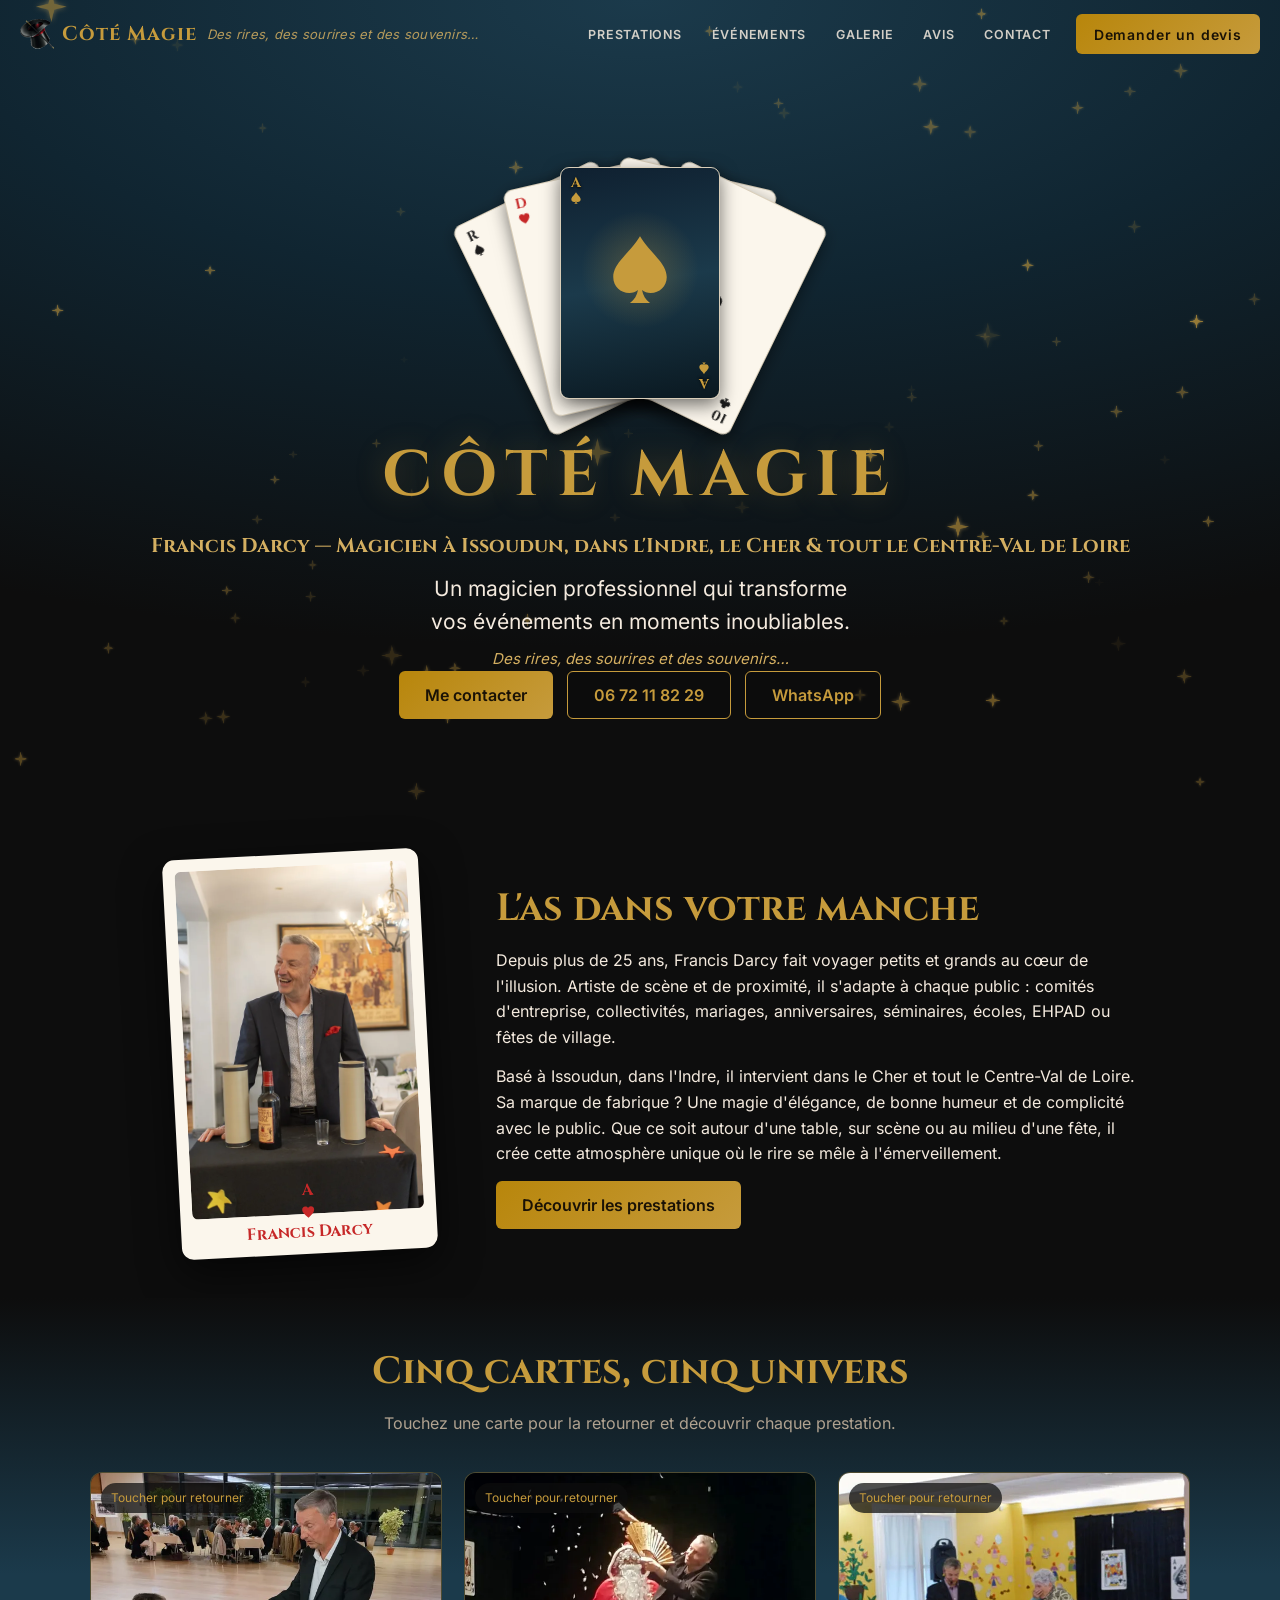
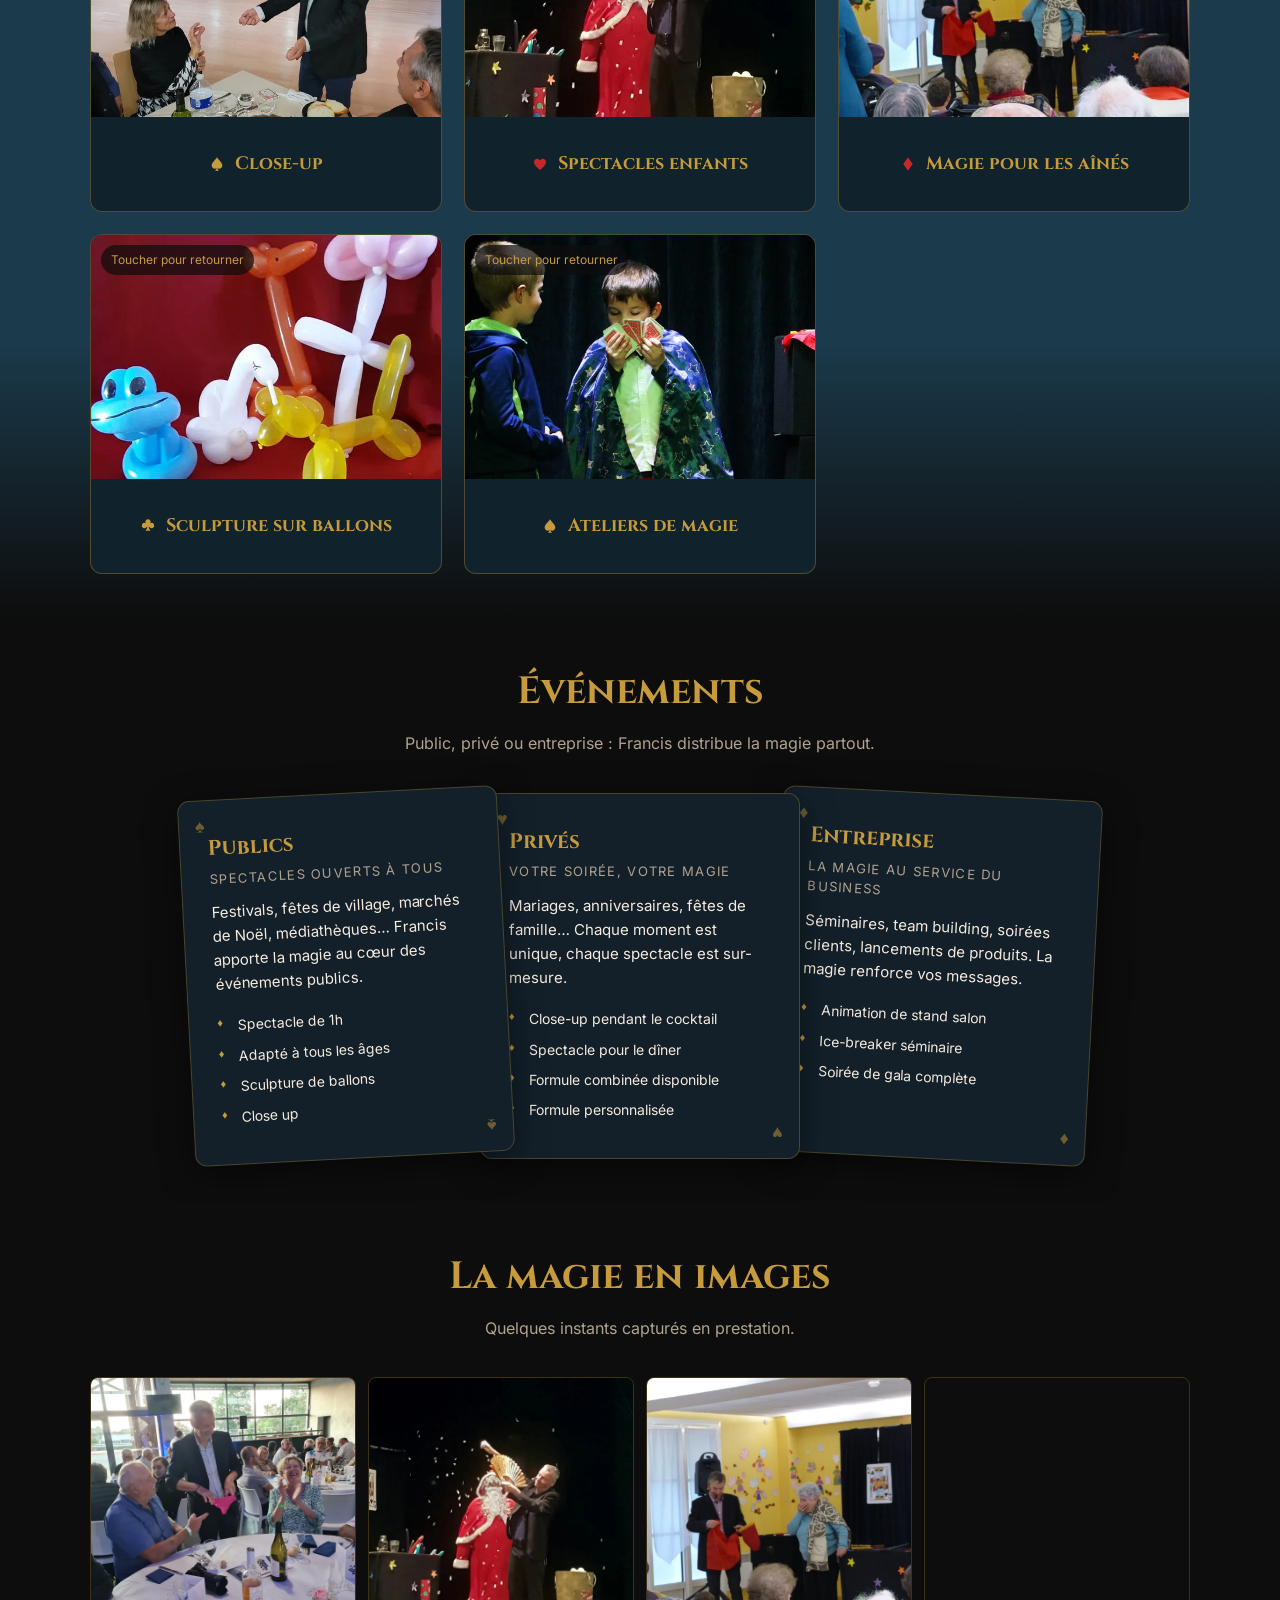
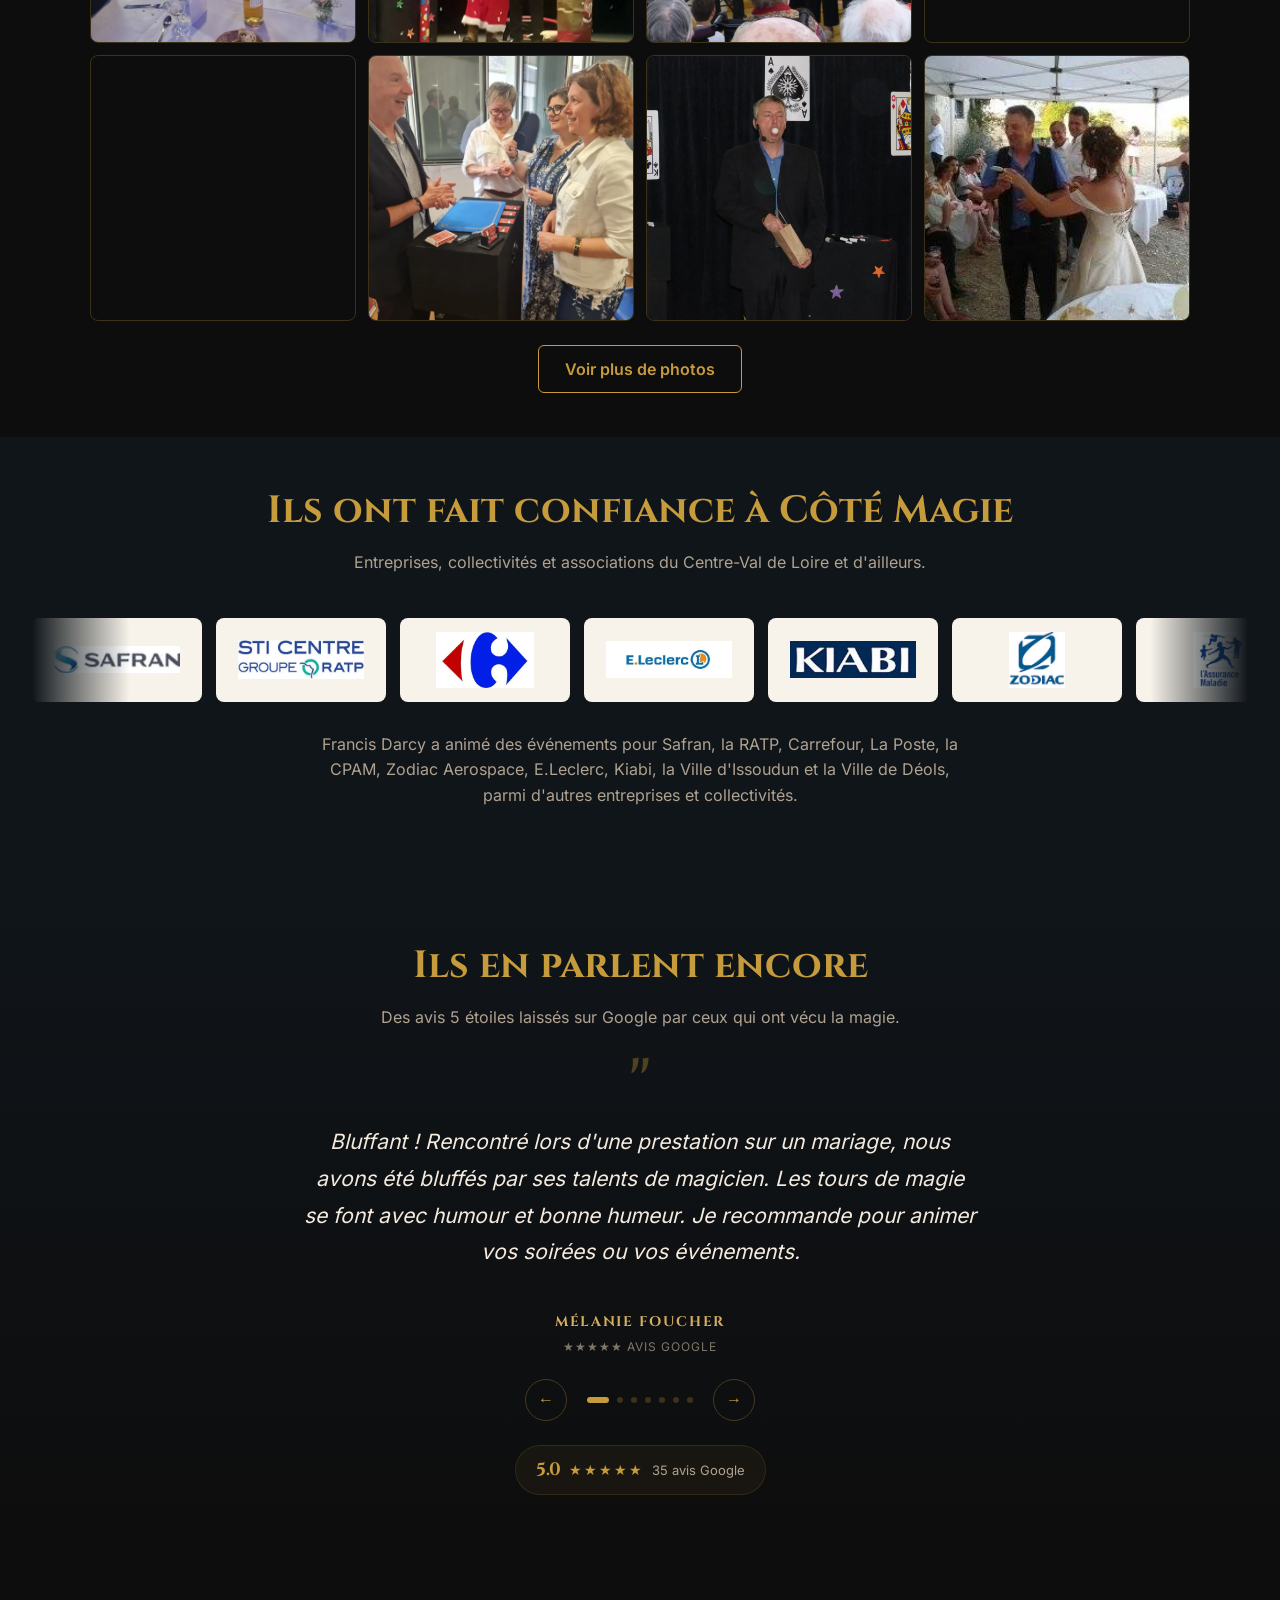
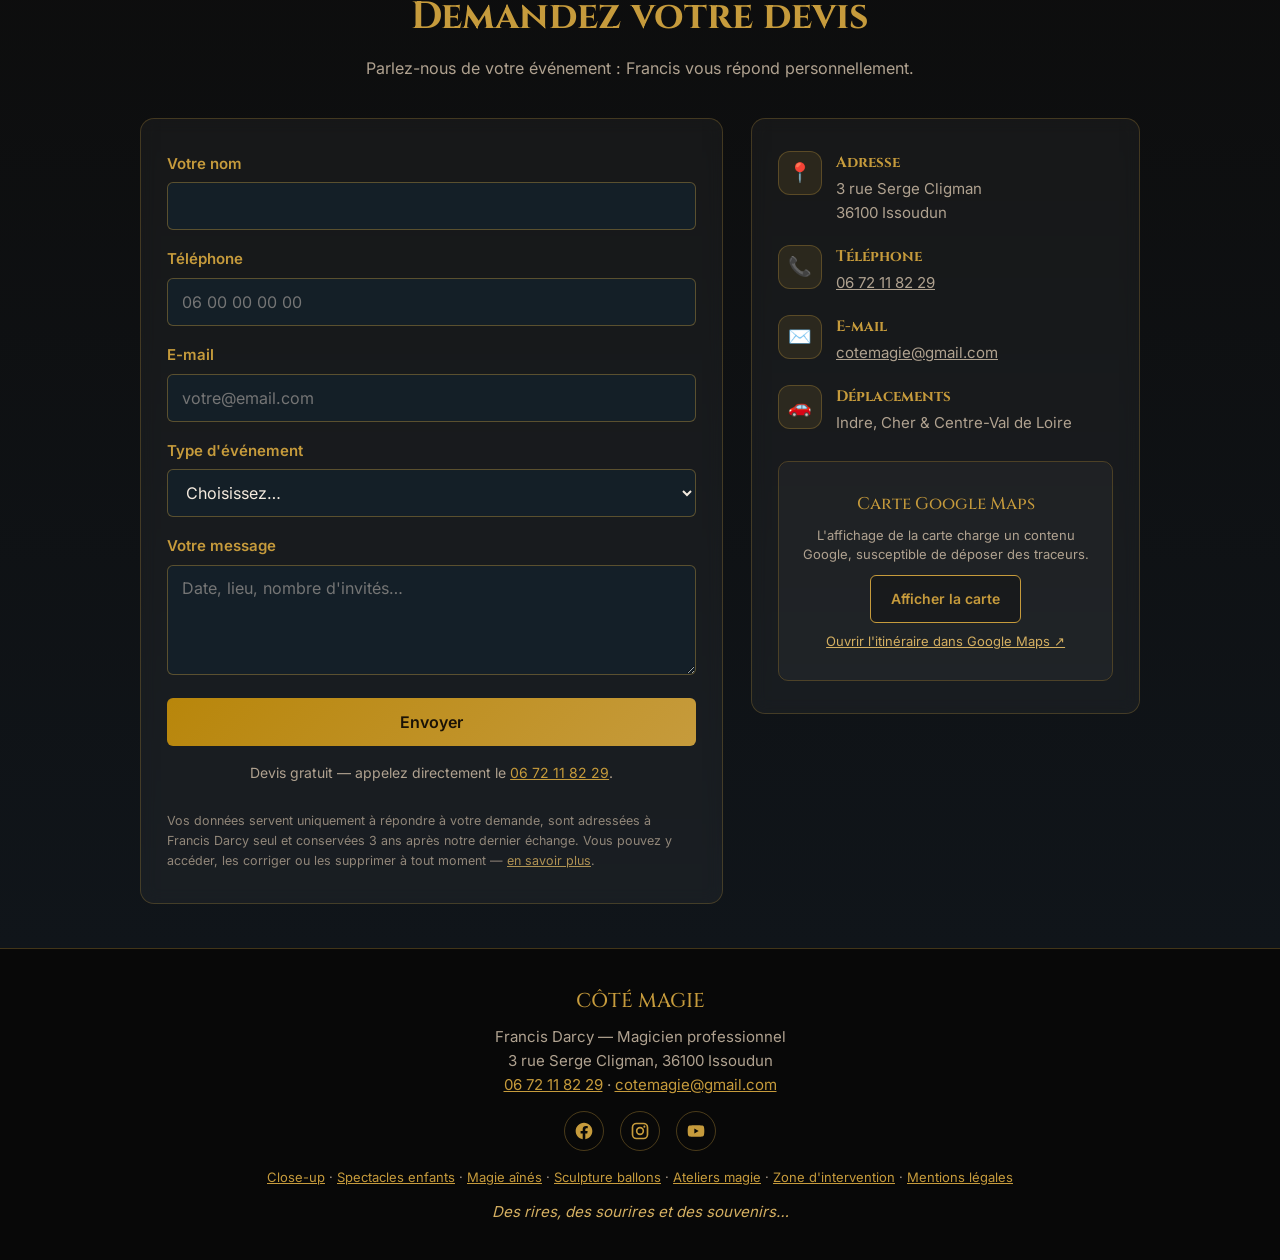
==== index.html @ 3169ef09 "Galerie: ajout 17 photos manquantes du Drive + close-up-34 (A7405996) Audit complet du dossier Googl" ====
<!DOCTYPE html>
<html lang="fr">
<head>
<meta charset="UTF-8">
<meta name="viewport" content="width=device-width, initial-scale=1">
<title>Côté Magie — Francis Darcy, magicien à Issoudun</title>
<meta name="description" content="Francis Darcy, magicien professionnel à Issoudun (Indre) : close-up, spectacles enfants, magie aînés, sculpture sur ballons, ateliers. Centre-Val de Loire.">
<link rel="canonical" href="https://www.cotemagie.fr/">
<meta name="author" content="Francis Darcy — Côté Magie">
<meta name="geo.region" content="FR-36">
<meta name="geo.placename" content="Issoudun">
<meta name="geo.position" content="46.94889;1.99389">
<meta name="ICBM" content="46.94889, 1.99389">
<meta name="robots" content="index, follow">
<meta property="og:type" content="website">
<meta property="og:locale" content="fr_FR">
<meta property="og:site_name" content="Côté Magie">
<meta property="og:title" content="Côté Magie — Francis Darcy, magicien à Issoudun">
<meta property="og:description" content="Magicien professionnel à Issoudun (Indre). Close-up, spectacles enfants, magie pour les aînés, ballons, ateliers. Devis gratuit.">
<meta property="og:image" content="https://www.cotemagie.fr/images/og-cotemagie.jpg">
<meta property="og:image:width" content="1200">
<meta property="og:image:height" content="630">
<meta property="og:image:alt" content="Côté Magie — Francis Darcy, magicien professionnel à Issoudun">
<meta property="og:url" content="https://www.cotemagie.fr/">
<meta name="twitter:card" content="summary_large_image">
<meta name="twitter:title" content="Côté Magie — Francis Darcy, magicien à Issoudun">
<meta name="twitter:description" content="Magicien professionnel à Issoudun (Indre). Close-up, spectacles enfants, magie pour les aînés, ballons, ateliers. Devis gratuit.">
<meta name="twitter:image" content="https://www.cotemagie.fr/images/og-cotemagie.jpg">
<link rel="icon" href="/favicon.svg" type="image/svg+xml">
<link rel="icon" href="/favicon.ico" sizes="32x32">
<link rel="apple-touch-icon" href="/apple-touch-icon.png">
<link rel="manifest" href="/site.webmanifest">
<meta name="theme-color" content="#C69B3C">
<link rel="preload" href="/assets/fonts/cinzel-latin.woff2" as="font" type="font/woff2" crossorigin>
<link rel="preload" href="/assets/fonts/inter-latin.woff2" as="font" type="font/woff2" crossorigin>
<style>@font-face{font-family:'Cinzel';font-style:normal;font-weight:500 700;font-display:swap;src:url(/assets/fonts/cinzel-latin.woff2) format('woff2')}@font-face{font-family:'Inter';font-style:normal;font-weight:400 600;font-display:swap;src:url(/assets/fonts/inter-latin.woff2) format('woff2')}</style>
<script type="application/ld+json">
{"@context":"https://schema.org","@graph":[
{"@type":["LocalBusiness","EntertainmentBusiness"],"@id":"https://www.cotemagie.fr/#business","name":"Côté Magie — Francis Darcy","alternateName":"Côté Magie","description":"Magicien professionnel à Issoudun (Indre) : close-up, spectacles enfants, magie pour les aînés, sculpture sur ballons et ateliers de magie. Interventions dans tout le Centre-Val de Loire.","url":"https://www.cotemagie.fr/","telephone":"+33672118229","email":"cotemagie@gmail.com","image":"https://www.cotemagie.fr/images/francis-darcy-portrait-magicien.webp","logo":"https://www.cotemagie.fr/images/logo-chapeau-magie-transparent.webp","priceRange":"€€","currenciesAccepted":"EUR","knowsLanguage":"fr","founder":{"@id":"https://www.cotemagie.fr/#francis-darcy"},"address":{"@type":"PostalAddress","streetAddress":"3 rue Serge Cligman","addressLocality":"Issoudun","postalCode":"36100","addressRegion":"Centre-Val de Loire","addressCountry":"FR"},"geo":{"@type":"GeoCoordinates","latitude":46.94889,"longitude":1.99389},"hasMap":"https://www.google.com/maps?q=3+rue+Serge+Cligman,+36100+Issoudun","openingHoursSpecification":{"@type":"OpeningHoursSpecification","dayOfWeek":["Monday","Tuesday","Wednesday","Thursday","Friday","Saturday","Sunday"],"opens":"09:00","closes":"22:00"},"areaServed":[{"@type":"AdministrativeArea","name":"Indre"},{"@type":"AdministrativeArea","name":"Cher"},{"@type":"AdministrativeArea","name":"Centre-Val de Loire"},{"@type":"City","name":"Issoudun"},{"@type":"City","name":"Châteauroux"},{"@type":"City","name":"Bourges"},{"@type":"City","name":"Vierzon"}],"sameAs":["https://www.facebook.com/103297485889680","https://www.instagram.com/cote.magie/","https://www.youtube.com/@francisdarcycotemagie2561"],"makesOffer":[{"@type":"Offer","itemOffered":{"@type":"Service","name":"Close-up & magie de proximité"}},{"@type":"Offer","itemOffered":{"@type":"Service","name":"Spectacles de magie pour enfants"}},{"@type":"Offer","itemOffered":{"@type":"Service","name":"Magie pour les aînés et EHPAD"}},{"@type":"Offer","itemOffered":{"@type":"Service","name":"Sculpture sur ballons"}},{"@type":"Offer","itemOffered":{"@type":"Service","name":"Ateliers de magie"}}]},
{"@type":"WebSite","@id":"https://www.cotemagie.fr/#website","name":"Côté Magie","alternateName":"Côté Magie — Francis Darcy","url":"https://www.cotemagie.fr/","inLanguage":"fr-FR","publisher":{"@id":"https://www.cotemagie.fr/#business"}},
{"@type":"Person","@id":"https://www.cotemagie.fr/#francis-darcy","name":"Francis Darcy","jobTitle":"Magicien professionnel","description":"Artiste de magie professionnel basé à Issoudun (Indre), spécialisé en close-up, spectacles enfants, magie pour les aînés, sculpture sur ballons et ateliers. Plus de 25 ans d'expérience.","url":"https://www.cotemagie.fr/","email":"cotemagie@gmail.com","telephone":"+33672118229","knowsAbout":["Close-up","Magie de proximité","Spectacle de magie pour enfants","Magie pour les aînés","Sculpture sur ballons","Atelier d'initiation à la magie"],"address":{"@type":"PostalAddress","addressLocality":"Issoudun","postalCode":"36100","addressRegion":"Centre-Val de Loire","addressCountry":"FR"},"worksFor":{"@id":"https://www.cotemagie.fr/#business"},"sameAs":["https://www.facebook.com/103297485889680","https://www.instagram.com/cote.magie/","https://www.youtube.com/@francisdarcycotemagie2561"]}
]}
</script>
<style>
:root{--noir:#0D0D0D;--teal:#1B3A4B;--or:#C69B3C;--or2:#D4AF61;--orf:#B8860B;--rouge:#C62828;--ivoire:#F4EADE;--sec:#B0A290}
*{margin:0;padding:0;box-sizing:border-box}
html{scroll-behavior:smooth;scroll-padding-top:72px}
body{background:var(--noir);color:var(--ivoire);font:400 16px/1.6 Inter,sans-serif;overflow-x:hidden}
h1,h2,h3{font-family:Cinzel,serif;color:var(--or);font-weight:700}
h2{font-size:clamp(26px,6vw,38px);text-align:center;margin-bottom:8px}
.sub{text-align:center;color:var(--sec);max-width:65ch;margin:0 auto 36px}
section{padding:36px 20px;position:relative}
.wrap{max-width:1100px;margin:0 auto}
img{display:block;max-width:100%}
a{color:var(--or)}
.suit{width:1em;height:1em;vertical-align:-.12em}
.s-gold{fill:var(--or)}.s-red{fill:var(--rouge)}.s-blk{fill:#1c1c1c}
.btn{display:inline-flex;align-items:center;justify-content:center;gap:8px;min-height:48px;padding:12px 26px;border-radius:6px;font:600 16px Inter,sans-serif;text-decoration:none;transition:transform .2s,box-shadow .2s;cursor:pointer}
.btn-or{background:linear-gradient(135deg,var(--orf),var(--or));color:#1A1206;border:none}
.btn-line{border:1.5px solid var(--or);color:var(--or);background:rgba(13,13,13,.4)}
.btn:hover{transform:translateY(-2px);box-shadow:0 8px 24px rgba(198,155,60,.25)}
/* ---------- Navigation ---------- */
.nav{position:fixed;top:0;left:0;right:0;z-index:90;display:flex;align-items:center;justify-content:space-between;padding:14px 20px;background:transparent;transition:background .3s,padding .3s,box-shadow .3s,border-color .3s;border-bottom:1px solid transparent}
.nav.solid{background:rgba(13,13,13,.92);backdrop-filter:blur(12px);-webkit-backdrop-filter:blur(12px);padding:9px 20px;box-shadow:0 2px 20px rgba(0,0,0,.5);border-bottom:1px solid rgba(198,155,60,.18)}
.nav-left{display:flex;align-items:center;gap:10px;min-width:0}
.nav-logo{display:inline-flex;align-items:center;gap:8px;font-family:Cinzel,serif;color:var(--or);font-size:20px;font-weight:700;letter-spacing:.05em;text-decoration:none;white-space:nowrap}
.nav-tagline{font-family:Inter,sans-serif;font-size:13px;font-weight:400;font-style:italic;color:var(--or2);opacity:.85;letter-spacing:.02em;white-space:nowrap}
@media(max-width:768px){.nav-tagline{display:none}}
.nav-logo img{height:30px;width:auto;display:block}
.nav-links{display:none}
.nav-burger{display:flex;flex-direction:column;justify-content:center;gap:5px;background:none;border:none;cursor:pointer;padding:8px;min-width:44px;min-height:44px}
.nav-burger span{display:block;width:25px;height:2px;background:var(--or);border-radius:2px;transition:transform .3s,opacity .3s}
.nav-burger.open span:nth-child(1){transform:translateY(7px) rotate(45deg)}
.nav-burger.open span:nth-child(2){opacity:0}
.nav-burger.open span:nth-child(3){transform:translateY(-7px) rotate(-45deg)}
.nav-overlay{position:fixed;inset:0;z-index:94;background:rgba(0,0,0,.55);opacity:0;pointer-events:none;transition:opacity .3s}
.nav-overlay.open{opacity:1;pointer-events:auto}
.nav-mobile{position:fixed;top:0;right:0;bottom:0;width:min(80vw,300px);z-index:95;background:#0d1a22;border-left:1px solid rgba(198,155,60,.25);transform:translateX(100%);transition:transform .35s ease;display:flex;flex-direction:column;padding:78px 26px 26px;gap:4px;box-shadow:-10px 0 40px rgba(0,0,0,.6);overflow-y:auto}
.nav-mobile.open{transform:none}
.nav-mobile a{color:var(--ivoire);text-decoration:none;font-family:Cinzel,serif;font-size:17px;padding:13px 2px;border-bottom:1px solid rgba(198,155,60,.12)}
.nav-mobile a.cta{margin-top:16px;border:none;background:linear-gradient(135deg,var(--orf),var(--or));color:#1A1206;text-align:center;border-radius:8px;font-weight:700;padding:14px}
@media(min-width:880px){
 .nav-burger,.nav-overlay,.nav-mobile{display:none}
 .nav-links{display:flex;align-items:center;gap:4px}
 .nav-links a{color:var(--ivoire);text-decoration:none;font:600 12.5px Inter,sans-serif;letter-spacing:.06em;text-transform:uppercase;padding:8px 13px;border-radius:6px;opacity:.85;transition:color .25s,background .25s,opacity .25s}
 .nav-links a:hover{color:var(--or);opacity:1;background:rgba(198,155,60,.1)}
 .nav-links a.nav-cta{margin-left:8px;min-height:40px;padding:9px 18px;color:#1A1206;text-transform:none;font-size:14px;opacity:1}
 .nav-links a.nav-cta:hover{color:#1A1206}
}
/* ---------- Hero + ciel 3D ---------- */
.hero{min-height:90svh;display:flex;flex-direction:column;justify-content:center;align-items:center;text-align:center;padding:48px 20px 40px;background:radial-gradient(120% 80% at 50% 0%,var(--teal) 0%,#102531 45%,var(--noir) 100%);overflow:hidden;position:relative}
#webgl{position:absolute;inset:0;z-index:0;pointer-events:none}
#webgl canvas{width:100%;height:100%;display:block}
.hero>*:not(#webgl){position:relative;z-index:2}
/* Fallback étoiles CSS (si pas de WebGL) */
.cssky{position:absolute;inset:0;z-index:1;pointer-events:none;display:none}
.cssky.on{display:block}
.cstar{position:absolute;color:var(--or);opacity:0;animation:twinkle var(--d,3s) ease-in-out var(--dl,0s) infinite}
.cstar svg{width:var(--s,10px);height:var(--s,10px);fill:currentColor;filter:drop-shadow(0 0 3px rgba(198,155,60,.8))}
@keyframes twinkle{0%,100%{opacity:0;transform:scale(.5)}50%{opacity:var(--o,.8);transform:scale(1)}}
.fan{position:relative;width:300px;height:225px;margin-bottom:8px;perspective:900px;transform-style:preserve-3d;transition:transform .25s ease-out}
.pcard{position:absolute;left:50%;bottom:0;width:118px;height:172px;margin-left:-59px;border-radius:9px;background:#FBF6EC;border:1px solid #d8cdb8;box-shadow:0 6px 18px rgba(0,0,0,.55);transform-origin:50% 115%;display:flex;align-items:center;justify-content:center;font-family:Cinzel,serif;transform:rotate(var(--r));transition:transform .35s ease,box-shadow .35s ease}
.c1{--r:-26deg}.c2{--r:-13deg}.c3{--r:0deg;z-index:3}.c4{--r:13deg}.c5{--r:26deg}
.pcard .pip{position:absolute;font-size:14px;line-height:1.1;font-weight:700;text-align:center}
.pip.tl{top:7px;left:8px}.pip.br{bottom:7px;right:8px;transform:rotate(180deg)}
.pip .suit{display:block;margin:1px auto 0}
.p-red{color:var(--rouge)}.p-blk{color:#1c1c1c}
.pcard .big{width:42px;height:42px}
.ace{overflow:hidden;background:linear-gradient(170deg,#0f2030,var(--teal) 50%,#0a1820)}
.ace-art{position:absolute;inset:0;width:100%;height:100%}
.ace .pip{z-index:2;color:var(--or);text-shadow:0 1px 3px #000}
@media(prefers-reduced-motion:no-preference){.ast{opacity:0;animation:ast-tw var(--ad,3s) ease-in-out var(--adl,0s) infinite}@keyframes ast-tw{0%,100%{opacity:0}50%{opacity:var(--ao,.7)}}.ast1{--ad:3.2s;--adl:.1s;--ao:.7}.ast2{--ad:2.8s;--adl:.6s;--ao:.5}.ast3{--ad:3.5s;--adl:1.2s;--ao:.6}.ast4{--ad:2.5s;--adl:.4s;--ao:.5}.ast5{--ad:3s;--adl:.9s;--ao:.4}.ast6{--ad:2.6s;--adl:1.5s;--ao:.5}.ast7{--ad:3.3s;--adl:.3s;--ao:.65}.ast8{--ad:2.9s;--adl:1.1s;--ao:.5}}
@media(prefers-reduced-motion:no-preference){
 .pcard{animation:deal .8s cubic-bezier(.2,.8,.3,1) both}
 .c3{animation-delay:.05s}.c2{animation-delay:.2s}.c4{animation-delay:.3s}.c1{animation-delay:.4s}.c5{animation-delay:.5s}
 /* transform seul : un élément à opacity:0 n'est pas compté comme peint et retarderait le LCP */
 @keyframes deal{from{transform:rotate(0deg) translateY(46px)}to{transform:rotate(var(--r)) translateY(0)}}
}
.hero .brandname{font-family:Cinzel,serif;font-weight:700;font-size:clamp(34px,9vw,64px);letter-spacing:.14em;color:var(--or);margin:18px 0 2px;text-shadow:0 0 30px rgba(198,155,60,.25)}
.hero .who{font-family:Cinzel,serif;color:var(--or2);font-size:clamp(16px,4vw,20px);margin-bottom:10px}
.hero .tag{font-size:clamp(17px,4.5vw,21px);max-width:34ch;margin:0 auto}
.hero .sign{font-style:italic;color:var(--or2);margin-top:8px;font-size:15px}
.hero .exp{color:var(--sec);margin:8px 0 26px;font-size:15px}
.hero .ctas{display:flex;flex-wrap:wrap;gap:14px;justify-content:center}
/* ---------- À propos ---------- */
.ap-grid{display:grid;gap:36px;align-items:center;max-width:1000px;margin:0 auto}
.cardframe{width:min(280px,80%);margin:0 auto;padding:12px 12px 40px;background:#FBF6EC;border-radius:12px;box-shadow:0 14px 40px rgba(0,0,0,.6);transform:rotate(-3deg);position:relative;transition:transform .4s ease}
.cardframe:hover{transform:rotate(-1deg) scale(1.02)}
.cardframe img{border-radius:6px;width:100%;height:auto}
.cardframe .pip{position:absolute;bottom:8px;left:0;right:0;text-align:center;font-family:Cinzel,serif;font-weight:700;color:var(--rouge);font-size:16px}
.ap-txt h2{text-align:left}
.ap-txt p{margin-bottom:14px;max-width:65ch}
/* ---------- Prestations (flip + tilt 3D) ---------- */
.prest{background:linear-gradient(180deg,var(--noir),var(--teal) 30%,var(--teal) 70%,var(--noir))}
.cards{display:grid;gap:22px;grid-template-columns:1fr;max-width:1100px;margin:0 auto}
.flip{perspective:1200px;min-height:340px}
.flip-in{position:relative;height:100%;min-height:340px;transform-style:preserve-3d;transition:transform .6s;cursor:pointer}
.flip.on .flip-in{transform:rotateY(180deg)}
@media(hover:hover){.flip:hover .flip-in{transform:rotateY(180deg)}}
.face{position:absolute;inset:0;backface-visibility:hidden;border-radius:12px;overflow:hidden;border:1px solid rgba(198,155,60,.35)}
.face.front{background:#10222C}
.face.front img{width:100%;height:72%;object-fit:cover}
.face.front .fttl{display:flex;align-items:center;justify-content:center;gap:10px;height:28%;padding:0 12px}
.face.front h3{font-size:18px;color:var(--or);text-align:center}
.face.front .hint{position:absolute;top:10px;left:10px;background:rgba(13,13,13,.72);color:var(--or);font-size:12px;padding:5px 10px;border-radius:99px}
.face.back{transform:rotateY(180deg);background:radial-gradient(100% 100% at 50% 0%,#234B5F,var(--teal));display:flex;flex-direction:column;justify-content:center;gap:14px;padding:26px 22px;text-align:center}
.face.back h3{color:var(--or);font-size:19px}
.face.back p{font-size:15px}
.face.back .btn{align-self:center;min-height:44px;padding:10px 20px;font-size:15px}
/* ---------- Événements ---------- */
#evenements{overflow:hidden}
.ev-table{display:flex;flex-direction:column;align-items:center;gap:24px;max-width:1100px;margin:0 auto}
.ev-card{width:100%;max-width:380px;background:#13202A;border:1px solid rgba(198,155,60,.3);border-radius:12px;padding:32px 28px;position:relative;box-shadow:0 8px 32px rgba(0,0,0,.5);opacity:0;transform:translateX(90px) rotate(5deg);transition:all .8s cubic-bezier(.23,1,.32,1) var(--ed,0s)}
.ev-card.in{opacity:1;transform:translateX(0) rotate(var(--tilt,0deg))}
.ev-card::before,.ev-card::after{content:attr(data-suit);position:absolute;font-family:Cinzel,serif;color:var(--or);opacity:.5;font-size:18px}
.ev-card::before{top:12px;left:16px}
.ev-card::after{bottom:12px;right:16px;transform:rotate(180deg)}
.ev-card h3{font-size:21px;margin-bottom:2px}
.ev-card .ev-type{font-size:13px;text-transform:uppercase;letter-spacing:.1em;color:var(--sec);margin-bottom:12px}
.ev-card p{font-size:15px}
.ev-card ul{list-style:none;margin-top:14px}
.ev-card ul li{font-size:14px;color:var(--ivoire);padding:4px 0 4px 20px;position:relative}
.ev-card ul li::before{content:"♦";position:absolute;left:0;top:4px;color:var(--or);font-size:11px}
/* ---------- Galerie ---------- */
.gal{display:grid;gap:8px;grid-template-columns:repeat(3,1fr);max-width:1100px;margin:0 auto}
.gal img{width:100%;height:100%;aspect-ratio:1;object-fit:cover;border-radius:8px;border:1px solid rgba(198,155,60,.25);transition:opacity .5s ease,transform .5s ease;opacity:0;transform:scale(.92)}
.gal img.gin{opacity:1;transform:scale(1)}
.gal img.gin:hover{transform:scale(1.06)}
.gal-more{display:none;margin-top:12px}
.gal-more.open{display:grid}
.gal-toggle{text-align:center;margin-top:24px}
/* ---------- Références (bandeau défilant) ---------- */
.refs{background:#10151A;overflow:hidden}
.marq{overflow:hidden;max-width:100%;-webkit-mask-image:linear-gradient(90deg,transparent,#000 8%,#000 92%,transparent);mask-image:linear-gradient(90deg,transparent,#000 8%,#000 92%,transparent)}
.marq-track{display:flex;gap:14px;width:max-content;animation:marq 32s linear infinite;padding:6px 0}
.marq:hover .marq-track{animation-play-state:paused}
@keyframes marq{from{transform:translateX(0)}to{transform:translateX(-50%)}}
.marq .logo{flex-shrink:0;background:#F7F3EA;border-radius:8px;display:flex;align-items:center;justify-content:center;padding:14px 22px;min-height:84px;width:170px}
.marq .logo img{max-height:56px;width:auto;max-width:100%;object-fit:contain}
@media(prefers-reduced-motion:reduce){
 .marq-track{animation:none;flex-wrap:wrap;width:auto;justify-content:center}
 .marq{mask-image:none;-webkit-mask-image:none}
 .cstar{animation:none;opacity:.4}
 .flip-in,.pcard,.btn,.fab,.rv,.ev-card,.tslide,.fan{transition:none!important;animation:none!important}
 .rv,.ev-card{opacity:1!important;transform:none!important}
 .gal img{opacity:1!important;transform:none!important;transition:none!important}
}
/* ---------- Témoignages ---------- */
.tem{background:linear-gradient(180deg,#10151A,var(--noir));padding:48px 20px}
.tslider{position:relative;max-width:720px;margin:0 auto;min-height:280px}
.tslide{position:absolute;inset:0;display:flex;flex-direction:column;align-items:center;justify-content:center;text-align:center;opacity:0;transform:translateY(20px);transition:opacity .6s ease,transform .6s ease;pointer-events:none;padding:0 24px}
.tslide.active{opacity:1;transform:none;pointer-events:auto}
.topen{font-family:Cinzel,serif;font-size:72px;line-height:.85;color:var(--or);opacity:.35;margin-bottom:6px;user-select:none}
.tquote{font-family:Inter,sans-serif;font-style:italic;font-weight:400;font-size:clamp(17px,2.4vw,21px);line-height:1.75;color:var(--ivoire);max-width:52ch;margin:0 auto}
.tsep{width:40px;height:1px;background:linear-gradient(90deg,transparent,var(--or),transparent);margin:20px auto}
.tauthor-wrap{display:flex;flex-direction:column;align-items:center;gap:4px}
.tauthor{font-family:Cinzel,serif;font-weight:700;font-size:14px;letter-spacing:.12em;text-transform:uppercase;color:var(--or2)}
.tsource{font-size:12px;letter-spacing:.08em;text-transform:uppercase;color:var(--sec);opacity:.7}
.tnav{display:flex;justify-content:center;align-items:center;gap:20px;margin-top:32px}
.tbtn{background:none;border:1.5px solid rgba(198,155,60,.3);color:var(--or);width:42px;height:42px;border-radius:50%;display:flex;align-items:center;justify-content:center;cursor:pointer;font-size:16px;transition:all .3s}
.tbtn:hover{border-color:var(--or);background:rgba(198,155,60,.12);transform:scale(1.08)}
.tdots{display:flex;gap:8px;align-items:center}
.tdot{width:6px;height:6px;border-radius:50%;background:rgba(198,155,60,.25);transition:all .4s}
.tdot.active{width:22px;border-radius:3px;background:var(--or)}
.trating{display:flex;align-items:center;justify-content:center;gap:8px;margin:24px auto 0;padding:10px 20px;background:rgba(198,155,60,.06);border:1px solid rgba(198,155,60,.15);border-radius:99px;width:fit-content}
.trating-score{font-family:Cinzel,serif;font-weight:700;font-size:18px;color:var(--or)}
.trating-stars{color:var(--or);font-size:14px;letter-spacing:2px}
.trating-count{font-size:13px;color:var(--sec)}
/* ---------- Contact ---------- */
.contact{background:linear-gradient(180deg,var(--noir),#10151A)}
.ct-grid{display:grid;gap:28px;max-width:1000px;margin:0 auto}
.ct-card{background:rgba(255,255,255,.04);border:1px solid rgba(198,155,60,.25);border-radius:14px;padding:32px 26px;backdrop-filter:blur(8px)}
.ct-card form{display:grid;gap:16px}
label{font-weight:600;font-size:15px;color:var(--or)}
input,select,textarea{width:100%;min-height:48px;margin-top:6px;padding:12px 14px;border-radius:6px;border:1px solid rgba(198,155,60,.4);background:rgba(21,34,43,.85);color:var(--ivoire);font:400 16px Inter,sans-serif;transition:border-color .3s}
input:focus,select:focus,textarea:focus{border-color:var(--or)}
textarea{min-height:110px;resize:vertical}
input:focus-visible,select:focus-visible,textarea:focus-visible,a:focus-visible,button:focus-visible,.flip:focus-visible{outline:2px solid var(--or);outline-offset:2px}
.ct-card form .btn{border:none;width:100%}
.ct-card form .btn:disabled{opacity:.6;cursor:wait}
.reassur{text-align:center;color:var(--sec);font-size:14px}
.rgpd-note{color:var(--sec);font-size:12.5px;line-height:1.6;opacity:.8;margin-top:10px}
.rgpd-note a{color:var(--or2)}
#formFeedback{text-align:center;padding:10px 14px;border-radius:8px;font-size:15px;font-weight:600;display:none}
#formFeedback.ok{display:block;background:rgba(46,160,67,.15);border:1px solid rgba(46,160,67,.5);color:#2ea043}
#formFeedback.err{display:block;background:rgba(198,40,40,.15);border:1px solid rgba(198,40,40,.5);color:#ef5350}
.ct-info{display:flex;flex-direction:column;gap:20px;justify-content:center}
.ct-item{display:flex;gap:14px;align-items:flex-start}
.ct-ico{width:44px;height:44px;background:rgba(198,155,60,.12);border:1px solid rgba(198,155,60,.3);border-radius:12px;display:flex;align-items:center;justify-content:center;font-size:19px;flex-shrink:0}
.ct-item h3{font-family:Cinzel,serif;color:var(--or);font-size:15px;margin-bottom:2px}
.ct-item p,.ct-item a{color:var(--sec);font-size:15px}
.ct-map{margin-top:6px;border-radius:10px;overflow:hidden;border:1px solid rgba(198,155,60,.3);height:220px}
.ct-map iframe{width:100%;height:100%;border:none;filter:grayscale(.55) brightness(.78) contrast(1.05);transition:filter .4s}
.ct-map:hover iframe{filter:grayscale(.1) brightness(.95)}
.map-ask{height:100%;display:flex;flex-direction:column;align-items:center;justify-content:center;gap:8px;text-align:center;padding:20px;background:rgba(255,255,255,.03)}
.map-ask-t{font-family:Cinzel,serif;color:var(--or);font-size:17px}
.map-ask-s{color:var(--sec);font-size:13px;max-width:38ch;line-height:1.5}
.map-ask-btn{margin-top:2px;padding:10px 20px;font-size:14px}
.map-ask-alt{font-size:13px}
.map-ask-alt a{color:var(--or2)}
/* ---------- Footer / FAB ---------- */
footer{background:#080808;border-top:1px solid rgba(198,155,60,.3);padding:36px 20px;text-align:center;color:var(--sec);font-size:15px}
footer .fname{font-family:Cinzel,serif;color:var(--or);font-size:20px;margin-bottom:8px}
footer .sign{font-style:italic;color:var(--or2);margin-top:10px}
.socials{display:flex;justify-content:center;gap:16px;margin:14px 0}
.socials a{display:flex;align-items:center;justify-content:center;width:40px;height:40px;border-radius:50%;border:1px solid rgba(198,155,60,.35);color:var(--or);text-decoration:none;transition:background .25s,transform .25s}
.socials a:hover{background:rgba(198,155,60,.15);transform:scale(1.1)}
.socials svg{width:20px;height:20px;fill:currentColor}
.fab{position:fixed;right:16px;bottom:16px;z-index:50;display:flex;align-items:center;gap:8px;min-height:52px;padding:13px 20px;border-radius:99px;background:linear-gradient(135deg,var(--rouge),#A31F1F);color:#fff;font:600 16px Inter,sans-serif;text-decoration:none;box-shadow:0 8px 24px rgba(0,0,0,.5);opacity:0;transform:translateY(16px);pointer-events:none;transition:opacity .3s,transform .3s}
.fab.show{opacity:1;transform:none;pointer-events:auto}
/* ---------- Modal close-up ---------- */
.modal{position:fixed;inset:0;z-index:100;display:none;align-items:center;justify-content:center;padding:18px}
.modal.open{display:flex}
.modal-bg{position:absolute;inset:0;background:rgba(5,5,5,.82);backdrop-filter:blur(4px)}
.modal-box{position:relative;max-width:680px;width:100%;max-height:88svh;overflow-y:auto;background:#13202A;border:1px solid rgba(198,155,60,.4);border-radius:14px;padding:30px 24px;box-shadow:0 20px 60px rgba(0,0,0,.7)}
.modal-box h3{font-size:clamp(20px,5vw,26px);margin-bottom:14px;padding-right:40px}
.modal-box p{margin-bottom:18px;font-size:15px}
.modal-pics{display:grid;grid-template-columns:repeat(3,1fr);gap:10px;margin-bottom:20px}
.modal-pics img{width:100%;aspect-ratio:1;object-fit:cover;border-radius:8px;border:1px solid rgba(198,155,60,.3)}
.modal-x{position:absolute;top:14px;right:14px;width:40px;height:40px;border-radius:50%;border:1px solid rgba(198,155,60,.4);background:none;color:var(--or);font-size:19px;cursor:pointer;display:flex;align-items:center;justify-content:center}
.modal-x:hover{background:rgba(198,155,60,.12)}
.modal-actions{display:flex;flex-wrap:wrap;gap:10px;margin-top:6px}
.modal-actions .btn{flex:1 1 160px}
/* ---------- Reveal ---------- */
.rv{opacity:0;transform:translateY(22px);transition:opacity .6s ease,transform .6s ease}
.rv.in{opacity:1;transform:none}
/* ---------- Breakpoints ---------- */
@media(min-width:480px){.cards{grid-template-columns:repeat(2,1fr)}}
@media(min-width:768px){
 section{padding:44px 32px}
 .fan{width:430px;height:300px}
 .pcard{width:160px;height:232px;margin-left:-80px}
 .gal{grid-template-columns:repeat(4,1fr);gap:12px}
 .ap-grid{grid-template-columns:320px 1fr}
 .ev-table{flex-direction:row;justify-content:center;align-items:stretch;gap:0}
 .ev-card{width:320px}
 .ev-card:nth-child(1){--tilt:-3deg;z-index:3}
 .ev-card:nth-child(2){--tilt:0deg;z-index:2;margin-left:-26px;--ed:.2s}
 .ev-card:nth-child(3){--tilt:3deg;z-index:1;margin-left:-26px;--ed:.4s}
 .ct-grid{grid-template-columns:1.2fr .8fr;align-items:start}
}
@media(min-width:1100px){.cards{grid-template-columns:repeat(3,1fr)}}
</style>
</head>
<body>
<a href="#main-content" class="skip" style="position:absolute;left:-9999px;top:auto;width:1px;height:1px;overflow:hidden;z-index:999;padding:12px;background:var(--or);color:#1A1206;font-weight:700;text-decoration:none" onfocus="this.style.cssText='position:fixed;left:16px;top:16px;width:auto;height:auto;overflow:visible;z-index:999;padding:12px;background:var(--or);color:#1A1206;font-weight:700;text-decoration:none;border-radius:6px'" onblur="this.style.cssText='position:absolute;left:-9999px;top:auto;width:1px;height:1px;overflow:hidden'">Aller au contenu principal</a>
<nav class="nav" id="nav">
 <div class="nav-left">
  <a href="#hero" class="nav-logo"><img src="images/logo-chapeau-magie-transparent.webp" alt="" width="219" height="194" decoding="async">Côté Magie</a>
  <span class="nav-tagline">Des rires, des sourires et des souvenirs…</span>
 </div>
 <div class="nav-links">
  <a href="#prestations">Prestations</a>
  <a href="#evenements">Événements</a>
  <a href="#galerie">Galerie</a>
  <a href="#temoignages">Avis</a>
  <a href="#contact">Contact</a>
  <a href="#contact" class="btn btn-or nav-cta">Demander un devis</a>
 </div>
 <button class="nav-burger" id="navBurger" aria-label="Ouvrir le menu" aria-expanded="false"><span></span><span></span><span></span></button>
</nav>
<div class="nav-overlay" id="navOverlay"></div>
<aside class="nav-mobile" id="navMobile" aria-label="Menu">
 <a href="#prestations">Prestations</a>
 <a href="#apropos">À propos</a>
 <a href="#evenements">Événements</a>
 <a href="#galerie">Galerie</a>
 <a href="#references">Références</a>
 <a href="#temoignages">Avis</a>
 <a href="#contact">Contact</a>
 <a href="tel:+33672118229" class="cta">Appeler le 06 72 11 82 29</a>
</aside>
<svg width="0" height="0" style="position:absolute" aria-hidden="true">
 <symbol id="pique" viewBox="0 0 24 24"><path d="M12 2C9 7 4 10 4 14.2 4 17 6.2 19 8.8 19c1 0 1.9-.3 2.6-.9-.3 1.6-1 2.9-2.4 3.9h6c-1.4-1-2.1-2.3-2.4-3.9.7.6 1.6.9 2.6.9 2.6 0 4.8-2 4.8-4.8C20 10 15 7 12 2Z"/></symbol>
 <symbol id="coeur" viewBox="0 0 24 24"><path d="M12 21C7 16.5 3 13 3 8.9 3 6.1 5.2 4 7.8 4c1.7 0 3.2.9 4.2 2.3C13 4.9 14.5 4 16.2 4 18.8 4 21 6.1 21 8.9c0 4.1-4 7.6-9 12.1Z"/></symbol>
 <symbol id="carreau" viewBox="0 0 24 24"><path d="M12 2 19 12 12 22 5 12Z"/></symbol>
 <symbol id="trefle" viewBox="0 0 24 24"><path d="M12 2a4 4 0 0 0-3.6 5.7A4 4 0 1 0 9.6 14c.5-.3 1-.7 1.3-1.2-.2 2.6-1 4.5-2.6 6.2h7.4c-1.6-1.7-2.4-3.6-2.6-6.2.3.5.8.9 1.3 1.2a4 4 0 1 0 1.2-6.3A4 4 0 0 0 12 2Z"/></symbol>
 <symbol id="etoile" viewBox="0 0 24 24"><path d="M12 1c.6 4.8 2 8.4 4.2 9.8C18.3 12 21 12 23 12c-2 0-4.7 0-6.8 1.2C14 14.6 12.6 18.2 12 23c-.6-4.8-2-8.4-4.2-9.8C5.7 12 3 12 1 12c2 0 4.7 0 6.8-1.2C10 9.4 11.4 5.8 12 1Z"/></symbol>
</svg>

<header class="hero" id="hero">
 <div id="webgl" aria-hidden="true"></div>
 <div class="cssky" id="cssky" aria-hidden="true"></div>
 <div class="fan" id="fan" aria-hidden="true">
  <div class="pcard c1"><span class="pip tl p-blk">R<svg class="suit s-blk"><use href="#pique"/></svg></span><svg class="suit big s-blk"><use href="#pique"/></svg><span class="pip br p-blk">R<svg class="suit s-blk"><use href="#pique"/></svg></span></div>
  <div class="pcard c2"><span class="pip tl p-red">D<svg class="suit s-red"><use href="#coeur"/></svg></span><svg class="suit big s-red"><use href="#coeur"/></svg><span class="pip br p-red">D<svg class="suit s-red"><use href="#coeur"/></svg></span></div>
  <div class="pcard c3 ace"><span class="pip tl">A<svg class="suit s-gold"><use href="#pique"/></svg></span>
   <svg class="ace-art" viewBox="0 0 118 172" aria-hidden="true">
    <defs><radialGradient id="spglow"><stop offset="0%" stop-color="#C69B3C" stop-opacity=".3"/><stop offset="100%" stop-color="#C69B3C" stop-opacity="0"/></radialGradient></defs>
    <circle cx="59" cy="76" r="44" fill="url(#spglow)"/>
    <use href="#pique" x="29" y="46" width="60" height="60" fill="#C69B3C"/>
    <use href="#etoile" x="14" y="18" width="10" height="10" fill="#D4AF61" class="ast ast1"/>
    <use href="#etoile" x="92" y="30" width="8" height="8" fill="#C69B3C" class="ast ast2"/>
    <use href="#etoile" x="18" y="115" width="9" height="9" fill="#D4AF61" class="ast ast3"/>
    <use href="#etoile" x="88" y="125" width="7" height="7" fill="#C69B3C" class="ast ast4"/>
    <use href="#etoile" x="50" y="110" width="8" height="8" fill="#D4AF61" class="ast ast5"/>
    <use href="#etoile" x="80" y="14" width="6" height="6" fill="#C69B3C" class="ast ast6"/>
    <use href="#etoile" x="28" y="142" width="10" height="10" fill="#D4AF61" class="ast ast7"/>
    <use href="#etoile" x="78" y="148" width="7" height="7" fill="#C69B3C" class="ast ast8"/>
   </svg>
   <span class="pip br">A<svg class="suit s-gold"><use href="#pique"/></svg></span></div>
  <div class="pcard c4"><span class="pip tl p-red">V<svg class="suit s-red"><use href="#carreau"/></svg></span><svg class="suit big s-red"><use href="#carreau"/></svg><span class="pip br p-red">V<svg class="suit s-red"><use href="#carreau"/></svg></span></div>
  <div class="pcard c5"><span class="pip tl p-blk">10<svg class="suit s-blk"><use href="#trefle"/></svg></span><svg class="suit big s-blk"><use href="#trefle"/></svg><span class="pip br p-blk">10<svg class="suit s-blk"><use href="#trefle"/></svg></span></div>
 </div>
 <p class="brandname">CÔTÉ MAGIE</p>
 <h1 class="who">Francis Darcy — Magicien à Issoudun, dans l'Indre, le Cher &amp; tout le Centre-Val de Loire</h1>
 <p class="tag">Un magicien professionnel qui transforme vos événements en moments inoubliables.</p>
 <p class="sign">Des rires, des sourires et des souvenirs…</p>
 <div class="ctas">
  <a class="btn btn-or" href="#contact">Me contacter</a>
  <a class="btn btn-line" href="tel:+33672118229">06 72 11 82 29</a>
  <a class="btn btn-line btn-wa" href="https://wa.me/33672118229" target="_blank" rel="noopener">WhatsApp</a>
 </div>
</header>

<main id="main-content">
<section class="rv" id="apropos">
 <div class="ap-grid wrap">
  <div class="cardframe"><img src="images/francis-darcy-portrait-magicien.webp" alt="Portrait de Francis Darcy, magicien professionnel à Issoudun" width="600" height="900" loading="lazy" decoding="async">
   <span class="pip">A <svg class="suit s-red"><use href="#coeur"/></svg> Francis Darcy</span>
  </div>
  <div class="ap-txt">
   <h2>L'as dans votre manche</h2>
   <p>Depuis plus de 25&nbsp;ans, Francis Darcy fait voyager petits et grands au cœur de l'illusion. Artiste de scène et de proximité, il s'adapte à chaque public&nbsp;: comités d'entreprise, collectivités, mariages, anniversaires, séminaires, écoles, EHPAD ou fêtes de village.</p>
   <p>Basé à Issoudun, dans l'Indre, il intervient dans le Cher et tout le Centre-Val de Loire. Sa marque de fabrique&nbsp;? Une magie d'élégance, de bonne humeur et de complicité avec le public. Que ce soit autour d'une table, sur scène ou au milieu d'une fête, il crée cette atmosphère unique où le rire se mêle à l'émerveillement.</p>
   <a class="btn btn-or" href="#prestations">Découvrir les prestations</a>
  </div>
 </div>
</section>

<section class="prest rv" id="prestations">
 <h2>Cinq cartes, cinq univers</h2>
 <p class="sub">Touchez une carte pour la retourner et découvrir chaque prestation.</p>
 <div class="cards">
  <div class="flip" role="button" tabindex="0" aria-expanded="false" aria-label="Close-up — retourner la carte">
   <div class="flip-in">
    <div class="face front"><span class="hint">Toucher pour retourner</span><img src="images/gallery/close-up/full/close-up-5819.webp" alt="Francis Darcy en close-up de table en table lors d'un dîner" width="600" height="600" loading="lazy" decoding="async"><div class="fttl"><svg class="suit s-gold"><use href="#pique"/></svg><h3>Close-up</h3></div></div>
    <div class="face back"><h3>Close-up</h3><p>De table en table, au creux de la main de vos invités&nbsp;: cartes, pièces et objets prennent vie pendant vos cocktails, mariages et soirées d'entreprise.</p><a class="btn btn-line" href="/close-up" data-presta="closeup">En savoir plus</a><a class="btn btn-or" href="#contact">Me contacter</a></div>
   </div>
  </div>
  <div class="flip" role="button" tabindex="0" aria-expanded="false" aria-label="Spectacles enfants — retourner la carte">
   <div class="flip-in">
    <div class="face front"><span class="hint">Toucher pour retourner</span><img src="images/spectacle-noel-pere-noel.webp" alt="Francis Darcy sur scène avec le Père Noël lors d'un spectacle de magie pour enfants" width="600" height="600" loading="lazy" decoding="async"><div class="fttl"><svg class="suit s-red"><use href="#coeur"/></svg><h3>Spectacles enfants</h3></div></div>
    <div class="face back"><h3>Spectacles enfants</h3><p>Arbres de Noël, anniversaires, écoles et centres de loisirs&nbsp;: un spectacle interactif où les enfants deviennent les héros de la magie.</p><a class="btn btn-line" href="/spectacles-enfants" data-presta="enfants">En savoir plus</a><a class="btn btn-or" href="#contact">Me contacter</a></div>
   </div>
  </div>
  <div class="flip" role="button" tabindex="0" aria-expanded="false" aria-label="Magie pour les aînés — retourner la carte">
   <div class="flip-in">
    <div class="face front"><span class="hint">Toucher pour retourner</span><img src="images/spectacle-magie-aines-maison-retraite.webp" alt="Spectacle de magie devant des résidents assis en maison de retraite" width="600" height="444" loading="lazy" decoding="async"><div class="fttl"><svg class="suit s-red"><use href="#carreau"/></svg><h3>Magie pour les aînés</h3></div></div>
    <div class="face back"><h3>Magie pour les aînés</h3><p>EHPAD, maisons de retraite et clubs seniors&nbsp;: un moment de douceur, de souvenirs et d'émerveillement, adapté à chaque public.</p><a class="btn btn-line" href="/magie-aines" data-presta="aines">En savoir plus</a><a class="btn btn-or" href="#contact">Me contacter</a></div>
   </div>
  </div>
  <div class="flip" role="button" tabindex="0" aria-expanded="false" aria-label="Sculpture sur ballons — retourner la carte">
   <div class="flip-in">
    <div class="face front"><span class="hint">Toucher pour retourner</span><img src="images/sculptures-ballons-colores.webp" alt="Sculptures sur ballons colorées : animaux, fleurs et personnages" width="600" height="514" loading="lazy" decoding="async"><div class="fttl"><svg class="suit s-gold"><use href="#trefle"/></svg><h3>Sculpture sur ballons</h3></div></div>
    <div class="face back"><h3>Sculpture sur ballons</h3><p>Animaux, fleurs, personnages&nbsp;: des créations en ballons qui enchantent les animations, fêtes de village,&nbsp;…</p><a class="btn btn-line" href="/sculpture-ballons" data-presta="ballons">En savoir plus</a><a class="btn btn-or" href="#contact">Me contacter</a></div>
   </div>
  </div>
  <div class="flip" role="button" tabindex="0" aria-expanded="false" aria-label="Ateliers de magie — retourner la carte">
   <div class="flip-in">
    <div class="face front"><span class="hint">Toucher pour retourner</span><img src="images/atelier-initiation-magie-enfants.webp" alt="Atelier d&#x27;initiation : des enfants apprennent leur premier tour de magie" width="600" height="600" loading="lazy" decoding="async"><div class="fttl"><svg class="suit s-gold"><use href="#pique"/></svg><h3>Ateliers de magie</h3></div></div>
    <div class="face back"><h3>Ateliers de magie</h3><p>Des ateliers pour initier nos magiciens en herbe, avec des tours facilement réalisables — de quoi étonner la famille et les amis&nbsp;! Tours adaptés à l'âge des participants&nbsp;; mise en place facile dans toutes les structures accueillant des enfants.</p><a class="btn btn-line" href="/ateliers-magie" data-presta="ateliers">En savoir plus</a><a class="btn btn-or" href="#contact">Me contacter</a></div>
   </div>
  </div>
 </div>
</section>

<section class="rv" id="evenements">
 <h2>Événements</h2>
 <p class="sub">Public, privé ou entreprise&nbsp;: Francis distribue la magie partout.</p>
 <div class="ev-table">
  <div class="ev-card" data-suit="♠">
   <h3>Publics</h3>
   <p class="ev-type">Spectacles ouverts à tous</p>
   <p>Festivals, fêtes de village, marchés de Noël, médiathèques… Francis apporte la magie au cœur des événements publics.</p>
   <ul>
    <li>Spectacle de 1h</li>
    <li>Adapté à tous les âges</li>
    <li>Sculpture de ballons</li>
    <li>Close up</li>
   </ul>
  </div>
  <div class="ev-card" data-suit="♥">
   <h3>Privés</h3>
   <p class="ev-type">Votre soirée, votre magie</p>
   <p>Mariages, anniversaires, fêtes de famille… Chaque moment est unique, chaque spectacle est sur-mesure.</p>
   <ul>
    <li>Close-up pendant le cocktail</li>
    <li>Spectacle pour le dîner</li>
    <li>Formule combinée disponible</li>
    <li>Formule personnalisée</li>
   </ul>
  </div>
  <div class="ev-card" data-suit="♦">
   <h3>Entreprise</h3>
   <p class="ev-type">La magie au service du business</p>
   <p>Séminaires, team building, soirées clients, lancements de produits. La magie renforce vos messages.</p>
   <ul>
    <li>Animation de stand salon</li>
    <li>Ice-breaker séminaire</li>
    <li>Soirée de gala complète</li>
   </ul>
  </div>
 </div>
</section>

<section class="rv" id="galerie">
 <h2>La magie en images</h2>
 <p class="sub">Quelques instants capturés en prestation.</p>
 <div class="gal">
  <img src="images/gallery/close-up/full/close-up-10.webp" alt="Close-up de Francis Darcy lors d'un dîner de gala, convives ravis" loading="lazy" decoding="async">
  <img src="images/gallery/enfants/full/enfants-10.webp" alt="Francis Darcy avec le Père Noël sous les confettis, spectacle enfants" loading="lazy" decoding="async">
  <img src="images/gallery/aines/full/aines-01.webp" alt="Magie pour les aînés : résidente surprise par un tour de Francis Darcy" loading="lazy" decoding="async">
  <img src="images/gallery/ballons/full/ballons-10.webp" alt="Francis Darcy entouré de sculptures sur ballons colorées, sapin de Noël" loading="lazy" decoding="async">
  <img src="images/gallery/ateliers/full/ateliers-01.webp" alt="Atelier de magie en médiathèque : les enfants découvrent un tour" loading="lazy" decoding="async">
  <img src="images/gallery/close-up/full/close-up-05.webp" alt="Close-up de proximité : Francis Darcy fait un tour de cartes devant trois convives souriantes" loading="lazy" decoding="async">
  <img src="images/gallery/enfants/full/enfants-01.webp" alt="Francis Darcy sur scène, tour de la balle magique devant un décor de cartes" loading="lazy" decoding="async">
  <img src="images/gallery/close-up/full/close-up-01.webp" alt="Close-up lors d'un mariage en extérieur à Issoudun" loading="lazy" decoding="async">
 </div>
 <div class="gal gal-more" id="galMore">
  <img src="images/gallery/enfants/full/enfants-05.webp" alt="Spectacle enfants : les mains se lèvent dans le théâtre, Francis sur scène" loading="lazy" decoding="async">
  <img src="images/gallery/aines/full/aines-05.webp" alt="Spectacle de Noël intergénérationnel avec une résidente participante" loading="lazy" decoding="async">
  <img src="images/gallery/ballons/full/ballons-05.webp" alt="Francis Darcy sculptant un ballon bleu sur scène" loading="lazy" decoding="async">
  <img src="images/gallery/ateliers/full/ateliers-05.webp" alt="Atelier magie en bibliothèque : Francis et un apprenti magicien" loading="lazy" decoding="async">
  <img src="images/gallery/enfants/full/enfants-34.webp" alt="Francis Darcy sous une arche de ballons dorés et blancs, entrée d'un événement" loading="lazy" decoding="async">
  <img src="images/gallery/close-up/full/close-up-26.webp" alt="Close-up de cartes lors d'une soirée Gatsby, Francis Darcy en costume années 20" loading="lazy" decoding="async">
  <img src="images/gallery/close-up/full/close-up-27.webp" alt="Francis Darcy réalisant un tour de magie lors d'une soirée privée" loading="lazy" decoding="async">
  <img src="images/gallery/close-up/full/close-up-28.webp" alt="Magie close-up lors d'un mariage, Francis avec les mariés et foulards colorés" loading="lazy" decoding="async">
  <img src="images/gallery/close-up/full/close-up-29.webp" alt="Francis Darcy en costume réalisant un tour avec une bouteille en soirée" loading="lazy" decoding="async">
  <img src="images/gallery/close-up/full/close-up-30.webp" alt="Animation close-up de Francis Darcy lors d'une réception de mariage" loading="lazy" decoding="async">
  <img src="images/gallery/close-up/full/close-up-31.webp" alt="Francis Darcy avec l'équipe Kiabi lors d'une animation close-up en magasin" loading="lazy" decoding="async">
  <img src="images/gallery/close-up/full/close-up-32.webp" alt="Francis Darcy en interaction avec les convives lors d'un dîner en restaurant" loading="lazy" decoding="async">
  <img src="images/gallery/enfants/full/enfants-37.webp" alt="Spectacle enfants : Francis Darcy sur scène avec un volontaire émerveillé" loading="lazy" decoding="async">
  <img src="images/gallery/enfants/full/enfants-38.webp" alt="Francis Darcy sur scène, spectacle de magie pour enfants avec décor coloré" loading="lazy" decoding="async">
  <img src="images/gallery/enfants/full/enfants-39.webp" alt="Vue de la scène complète, spectacle de Noël pour enfants avec décor festif" loading="lazy" decoding="async">
  <img src="images/gallery/enfants/full/enfants-40.webp" alt="Francis Darcy et ses cartes géantes sur scène, spectacle de magie scénique" loading="lazy" decoding="async">
  <img src="images/gallery/enfants/full/enfants-41.webp" alt="Francis Darcy avec le Père Noël sur son stand au marché de Noël" loading="lazy" decoding="async">
  <img src="images/gallery/aines/full/aines-12.webp" alt="Close-up pour les aînés : Francis Darcy réalisant un tour de cartes avec une résidente" loading="lazy" decoding="async">
  <img src="images/gallery/ateliers/full/ateliers-13.webp" alt="Atelier de magie au lycée Pierre-Émile Martin de Bourges avec les lycéens" loading="lazy" decoding="async">
  <img src="images/gallery/close-up/full/close-up-33.webp" alt="Close-up en terrasse au coucher du soleil, Francis Darcy émerveillant les convives lors d'un dîner en extérieur" loading="lazy" decoding="async">
  <img src="images/gallery/close-up/full/close-up-12.webp" alt="Francis Darcy au Club des Entrepreneurs de l'Indre, close-up de cartes sur table" loading="lazy" decoding="async">
  <img src="images/gallery/close-up/full/close-up-13.webp" alt="Close-up en extérieur avec bannière Côté Magie, tour du foulard rouge avec une invitée" loading="lazy" decoding="async">
  <img src="images/gallery/close-up/full/close-up-34.webp" alt="Francis Darcy derrière sa table de magie avec bouteille, cylindres et verre, photo professionnelle" loading="lazy" decoding="async">
  <img src="images/gallery/ballons/full/ballons-11.webp" alt="Francis Darcy avec sculpture ballon violet dans un jardin, fête d'enfants en plein air" loading="lazy" decoding="async">
  <img src="images/gallery/enfants/full/enfants-06.webp" alt="Spectacle de Noël : Francis Darcy sur scène avec parapluies colorés, sapin et décor festif" loading="lazy" decoding="async">
  <img src="images/gallery/enfants/full/enfants-07.webp" alt="Francis Darcy sur scène avec boule lumineuse rouge et cartes géantes, ambiance mystérieuse" loading="lazy" decoding="async">
  <img src="images/gallery/enfants/full/enfants-08.webp" alt="Francis Darcy jonglant avec des parapluies colorés sur scène, cartes géantes en décor" loading="lazy" decoding="async">
  <img src="images/gallery/enfants/full/enfants-09.webp" alt="Tour de la boule lumineuse dans un sac blanc, ambiance rouge et cartes géantes suspendues" loading="lazy" decoding="async">
  <img src="images/gallery/enfants/full/enfants-14.webp" alt="Francis Darcy avec micro-casque et seau métallique, petite fille volontaire en robe rayée" loading="lazy" decoding="async">
  <img src="images/gallery/enfants/full/enfants-16.webp" alt="Spectacle dans grande salle avec rideaux rouges, enfants levant la main, bannière Côté Magie" loading="lazy" decoding="async">
  <img src="images/gallery/enfants/full/enfants-19.webp" alt="Francis Darcy avec une volontaire adulte hilare sur scène, spectacle enfants" loading="lazy" decoding="async">
  <img src="images/gallery/enfants/full/enfants-25.webp" alt="Spectacle de Noël : enfant sur scène avec foulards colorés, public nombreux, sapin illuminé" loading="lazy" decoding="async">
  <img src="images/gallery/enfants/full/enfants-26.webp" alt="Francis Darcy avec volontaire portant un bonnet de Noël et foulard rouge, éclats de rire" loading="lazy" decoding="async">
  <img src="images/gallery/enfants/full/enfants-28.webp" alt="Francis Darcy avec foulards colorés et sac à pois, expression théâtrale, spectacle pour aînés" loading="lazy" decoding="async">
  <img src="images/gallery/aines/full/aines-03.webp" alt="Francis Darcy et un volontaire avec foulard rouge, intérieur avec tableau médiéval et lustre" loading="lazy" decoding="async">
  <img src="images/gallery/aines/full/aines-04.webp" alt="Francis Darcy debout avec foulard rose, repas de Noël en salle vitrée, aînés ravis" loading="lazy" decoding="async">
  <img src="images/gallery/aines/full/aines-06.webp" alt="Francis Darcy avec jeu de cartes entre deux convives, restaurant élégant avec miroir doré" loading="lazy" decoding="async">
 </div>
 <div class="gal-toggle">
  <button class="btn btn-line" type="button" id="galBtn" aria-expanded="false" aria-controls="galMore">Voir plus de photos</button>
 </div>
</section>

<section class="refs rv" id="references">
 <h2>Ils ont fait confiance à Côté Magie</h2>
 <p class="sub">Entreprises, collectivités et associations du Centre-Val de Loire et d'ailleurs.</p>
 <div class="marq" id="marq">
  <div class="marq-track" id="marqTrack">
   <div class="logo"><img src="images/logo-safran.webp" alt="Safran" width="334" height="70" loading="lazy" decoding="async"></div>
   <div class="logo"><img src="images/logo-ratp.webp" alt="RATP" width="340" height="104" loading="lazy" decoding="async"></div>
   <div class="logo"><img src="images/logo-carrefour.webp" alt="Carrefour" width="300" height="170" loading="lazy" decoding="async"></div>
   <div class="logo"><img src="images/logo-leclerc.webp" alt="E.Leclerc" width="400" height="120" loading="lazy" decoding="async"></div>
   <div class="logo"><img src="images/logo-kiabi.webp" alt="Kiabi" width="400" height="120" loading="lazy" decoding="async"></div>
   <div class="logo"><img src="images/logo-zodiac-aerospace.webp" alt="Zodiac Aerospace" width="250" height="250" loading="lazy" decoding="async"></div>
   <div class="logo"><img src="images/logo-cpam.webp" alt="CPAM" width="250" height="250" loading="lazy" decoding="async"></div>
   <div class="logo"><img src="images/logo-la-poste.webp" alt="La Poste" width="300" height="228" loading="lazy" decoding="async"></div>
   <div class="logo"><img src="images/issoudun-ville-indre.webp" alt="Ville d'Issoudun" width="200" height="250" loading="lazy" decoding="async"></div>
   <div class="logo"><img src="images/deols-ville.webp" alt="Ville de Déols" width="300" height="182" loading="lazy" decoding="async"></div>
  </div>
 </div>
 <p class="sub" style="margin-top:24px">Francis Darcy a animé des événements pour Safran, la RATP, Carrefour, La Poste, la CPAM, Zodiac Aerospace, E.Leclerc, Kiabi, la Ville d'Issoudun et la Ville de Déols, parmi d'autres entreprises et collectivités.</p>
</section>

<section class="tem rv" id="temoignages">
 <h2>Ils en parlent encore</h2>
 <p class="sub">Des avis 5&nbsp;étoiles laissés sur Google par ceux qui ont vécu la magie.</p>
 <div class="tslider" id="tslider">
  <div class="tslide active">
   <p class="topen" aria-hidden="true">"</p>
   <p class="tquote">Bluffant&nbsp;! Rencontré lors d'une prestation sur un mariage, nous avons été bluffés par ses talents de magicien. Les tours de magie se font avec humour et bonne humeur. Je recommande pour animer vos soirées ou vos événements.</p>
   <div class="tsep"></div>
   <div class="tauthor-wrap"><p class="tauthor">Mélanie Foucher</p><p class="tsource">★★★★★ Avis Google</p></div>
  </div>
  <div class="tslide">
   <p class="topen" aria-hidden="true">"</p>
   <p class="tquote">La famille, les amis et une jolie touche de magie (et d'humour) tout au long de la soirée. Sculptures de ballons pour les enfants, close-up pendant le repas et petit spectacle qui a conquis petits et grands. Un immense merci&nbsp;!</p>
   <div class="tsep"></div>
   <div class="tauthor-wrap"><p class="tauthor">Elodie Locatelli</p><p class="tsource">★★★★★ Avis Google</p></div>
  </div>
  <div class="tslide">
   <p class="topen" aria-hidden="true">"</p>
   <p class="tquote">Francis a animé la soirée d'anniversaire pour les 60 ans de mon conjoint avec beaucoup de prestance et professionnalisme. À l'unanimité, tous nos invités ont apprécié son talent et sa prestation. Nous recommandons Francis.</p>
   <div class="tsep"></div>
   <div class="tauthor-wrap"><p class="tauthor">Coco Marguerite</p><p class="tsource">★★★★★ Avis Google</p></div>
  </div>
  <div class="tslide">
   <p class="topen" aria-hidden="true">"</p>
   <p class="tquote">Magicien qui a ravi les enfants du centre de loisirs&nbsp;: une matinée d'initiation et un spectacle l'après-midi. Pédagogue et professionnel. Au top&nbsp;! Merci Francis.</p>
   <div class="tsep"></div>
   <div class="tauthor-wrap"><p class="tauthor">Morgan Collin</p><p class="tsource">★★★★★ Avis Google</p></div>
  </div>
  <div class="tslide">
   <p class="topen" aria-hidden="true">"</p>
   <p class="tquote">Le magicien est venu où je travaille, dans un centre pour personnes en situation de handicap. Il s'est très bien adapté aux personnes. Je recommande, super spectacle, merci à lui.</p>
   <div class="tsep"></div>
   <div class="tauthor-wrap"><p class="tauthor">Sylvie Fouleau</p><p class="tsource">★★★★★ Avis Google</p></div>
  </div>
  <div class="tslide">
   <p class="topen" aria-hidden="true">"</p>
   <p class="tquote">Un atelier magie fort apprécié par mes élèves au lycée Henri Brisson de Vierzon. Partage et bonne humeur au rendez-vous. Merci encore&nbsp;!</p>
   <div class="tsep"></div>
   <div class="tauthor-wrap"><p class="tauthor">Sophie Dumez</p><p class="tsource">★★★★★ Avis Google</p></div>
  </div>
  <div class="tslide">
   <p class="topen" aria-hidden="true">"</p>
   <p class="tquote">Très beau spectacle pour notre arbre de Noël. Les enfants et les parents ont été émerveillés.</p>
   <div class="tsep"></div>
   <div class="tauthor-wrap"><p class="tauthor">Sabrina Jubard</p><p class="tsource">★★★★★ Avis Google</p></div>
  </div>
 </div>
 <div class="tnav">
  <button class="tbtn" id="tprev" aria-label="Avis précédent">←</button>
  <div class="tdots" id="tdots">
   <span class="tdot active"></span>
   <span class="tdot"></span>
   <span class="tdot"></span>
   <span class="tdot"></span>
   <span class="tdot"></span>
   <span class="tdot"></span>
   <span class="tdot"></span>
  </div>
  <button class="tbtn" id="tnext" aria-label="Avis suivant">→</button>
 </div>
 <div class="trating">
  <span class="trating-score">5.0</span>
  <span class="trating-stars">★★★★★</span>
  <span class="trating-count">35 avis Google</span>
 </div>
</section>

<section class="contact rv" id="contact">
 <h2>Demandez votre devis</h2>
 <p class="sub">Parlez-nous de votre événement&nbsp;: Francis vous répond personnellement.</p>
 <div class="ct-grid">
  <div class="ct-card">
   <form id="contactForm" action="/send-mail.php" method="POST">
    <input type="text" name="_honey" style="display:none" tabindex="-1" autocomplete="off" aria-hidden="true">
    <div><label for="nom">Votre nom</label><input id="nom" name="nom" type="text" autocomplete="name" required></div>
    <div><label for="tel">Téléphone</label><input id="tel" name="tel" type="tel" inputmode="tel" autocomplete="tel" placeholder="06 00 00 00 00"></div>
    <div><label for="email">E-mail</label><input id="email" name="email" type="email" inputmode="email" autocomplete="email" placeholder="votre@email.com"></div>
    <div><label for="type">Type d'événement</label>
     <select id="type" name="evenement" required>
      <option value="">Choisissez…</option><option>Mariage</option><option>Anniversaire</option><option>Entreprise / CE / séminaire</option><option>École / centre de loisirs</option><option>EHPAD / seniors</option><option>Fête de village / collectivité</option><option>Autre</option>
     </select>
    </div>
    <div><label for="msg">Votre message</label><textarea id="msg" name="message" placeholder="Date, lieu, nombre d'invités…"></textarea></div>
    <button class="btn btn-or" type="submit" id="contactBtn">Envoyer</button>
    <div id="formFeedback" role="status" aria-live="polite"></div>
    <p class="reassur">Devis gratuit — appelez directement le <a href="tel:+33672118229">06&nbsp;72&nbsp;11&nbsp;82&nbsp;29</a>.</p>
    <p class="rgpd-note">Vos données servent uniquement à répondre à votre demande, sont adressées à Francis Darcy seul et conservées 3 ans après notre dernier échange. Vous pouvez y accéder, les corriger ou les supprimer à tout moment — <a href="mentions-legales#donnees">en savoir plus</a>.</p>
   </form>
  </div>
  <div class="ct-card ct-info">
   <div class="ct-item"><div class="ct-ico">📍</div><div><h3>Adresse</h3><p>3 rue Serge Cligman<br>36100 Issoudun</p></div></div>
   <div class="ct-item"><div class="ct-ico">📞</div><div><h3>Téléphone</h3><p><a href="tel:+33672118229">06 72 11 82 29</a></p></div></div>
   <div class="ct-item"><div class="ct-ico">✉️</div><div><h3>E-mail</h3><p><a href="mailto:cotemagie@gmail.com">cotemagie@gmail.com</a></p></div></div>
   <div class="ct-item"><div class="ct-ico">🚗</div><div><h3>Déplacements</h3><p>Indre, Cher &amp; Centre-Val de Loire</p></div></div>
   <div class="ct-map" id="ctMap">
    <div class="map-ask">
     <p class="map-ask-t">Carte Google Maps</p>
     <p class="map-ask-s">L'affichage de la carte charge un contenu Google, susceptible de déposer des traceurs.</p>
     <button class="btn btn-line map-ask-btn" type="button" id="mapAsk">Afficher la carte</button>
     <p class="map-ask-alt"><a href="https://www.google.com/maps?q=3+rue+Serge+Cligman,+36100+Issoudun" target="_blank" rel="noopener noreferrer">Ouvrir l'itinéraire dans Google Maps ↗</a></p>
    </div>
   </div>
  </div>
 </div>
</section>
</main>

<footer>
 <p class="fname">CÔTÉ MAGIE</p>
 <p>Francis Darcy — Magicien professionnel</p>
 <p>3 rue Serge Cligman, 36100 Issoudun</p>
 <p><a href="tel:+33672118229">06 72 11 82 29</a> · <a href="mailto:cotemagie@gmail.com">cotemagie@gmail.com</a></p>
 <div class="socials">
  <a href="https://www.facebook.com/103297485889680" target="_blank" rel="noopener" aria-label="Facebook"><svg viewBox="0 0 24 24"><path d="M22 12c0-5.52-4.48-10-10-10S2 6.48 2 12c0 4.99 3.66 9.12 8.44 9.88v-6.99H7.9V12h2.54V9.8c0-2.5 1.49-3.89 3.78-3.89 1.09 0 2.24.2 2.24.2v2.46h-1.26c-1.24 0-1.63.77-1.63 1.56V12h2.78l-.44 2.89h-2.34v6.99C18.34 21.12 22 16.99 22 12Z"/></svg></a>
  <a href="https://www.instagram.com/cote.magie/" target="_blank" rel="noopener" aria-label="Instagram"><svg viewBox="0 0 24 24"><path d="M7.8 2h8.4A5.8 5.8 0 0 1 22 7.8v8.4a5.8 5.8 0 0 1-5.8 5.8H7.8A5.8 5.8 0 0 1 2 16.2V7.8A5.8 5.8 0 0 1 7.8 2Zm-.2 2A3.6 3.6 0 0 0 4 7.6v8.8A3.6 3.6 0 0 0 7.6 20h8.8a3.6 3.6 0 0 0 3.6-3.6V7.6A3.6 3.6 0 0 0 16.4 4H7.6Zm9.65 1.5a1.25 1.25 0 1 1 0 2.5 1.25 1.25 0 0 1 0-2.5ZM12 7a5 5 0 1 1 0 10 5 5 0 0 1 0-10Zm0 2a3 3 0 1 0 0 6 3 3 0 0 0 0-6Z"/></svg></a>
  <a href="https://www.youtube.com/@francisdarcycotemagie2561" target="_blank" rel="noopener" aria-label="YouTube"><svg viewBox="0 0 24 24"><path d="M21.58 7.19a2.51 2.51 0 0 0-1.77-1.77C18.25 5 12 5 12 5s-6.25 0-7.81.42A2.51 2.51 0 0 0 2.42 7.19 26.4 26.4 0 0 0 2 12a26.4 26.4 0 0 0 .42 4.81 2.51 2.51 0 0 0 1.77 1.77C5.75 19 12 19 12 19s6.25 0 7.81-.42a2.51 2.51 0 0 0 1.77-1.77A26.4 26.4 0 0 0 22 12a26.4 26.4 0 0 0-.42-4.81ZM10 15V9l5.2 3L10 15Z"/></svg></a>
 </div>
 <p style="margin-top:14px;font-size:13px;line-height:1.9"><a href="close-up">Close-up</a> &middot; <a href="spectacles-enfants">Spectacles enfants</a> &middot; <a href="magie-aines">Magie aînés</a> &middot; <a href="sculpture-ballons">Sculpture ballons</a> &middot; <a href="ateliers-magie">Ateliers magie</a> &middot; <a href="zone-intervention">Zone d'intervention</a> &middot; <a href="mentions-legales">Mentions légales</a></p>
 <p class="sign">Des rires, des sourires et des souvenirs…</p>
</footer>

<a class="fab" id="fab" href="tel:+33672118229" aria-label="Appeler Francis Darcy au 06 72 11 82 29">
 <svg width="20" height="20" viewBox="0 0 24 24" fill="#fff" aria-hidden="true"><path d="M6.6 10.8a15.6 15.6 0 0 0 6.6 6.6l2.2-2.2c.3-.3.7-.4 1-.2 1.2.4 2.4.6 3.6.6.6 0 1 .4 1 1V20c0 .6-.4 1-1 1C10.6 21 3 13.4 3 4c0-.6.4-1 1-1h3.4c.6 0 1 .4 1 1 0 1.3.2 2.5.6 3.6.1.4 0 .8-.2 1l-2.2 2.2Z"/></svg>
 Appeler
</a>

<div class="modal" id="closeupModal" role="dialog" aria-modal="true" aria-labelledby="cmTitle">
 <div class="modal-bg" data-close-modal></div>
 <div class="modal-box">
  <button class="modal-x" type="button" data-close-modal aria-label="Fermer">✕</button>
  <h3 id="cmTitle">Détail de la prestation</h3>
  <div class="modal-pics" id="cmPics"></div>
  <div id="cmBody"></div>
  <div class="modal-actions">
   <a class="btn btn-or" id="cmPage" href="#">Voir la page complète →</a>
  </div>
 </div>
</div>

<script src="assets/sky-canvas.js" defer></script>
<script>
(function(){
 var motionOK=!window.matchMedia('(prefers-reduced-motion: reduce)').matches;
 /* ---- Ciel étoilé : voir assets/sky-canvas.js (Canvas 2D, sans Three.js) ---- */
 /* ---- Tilt 3D de l'éventail ---- */
 var fan=document.getElementById('fan');
 if(motionOK&&window.matchMedia('(hover:hover)').matches){
  document.getElementById('hero').addEventListener('pointermove',function(e){
   var rx=(e.clientY/window.innerHeight-.5)*-10,ry=(e.clientX/window.innerWidth-.5)*14;
   fan.style.transform='rotateX('+rx+'deg) rotateY('+ry+'deg)';
  },{passive:true});
 }
 /* ---- Flip cards ---- */
 document.querySelectorAll('.flip').forEach(function(c){
  function toggle(){c.classList.toggle('on');c.setAttribute('aria-expanded',c.classList.contains('on'));}
  c.addEventListener('click',function(e){if(!e.target.closest('a')&&!e.target.closest('button'))toggle();});
  c.addEventListener('keydown',function(e){if(e.key==='Enter'||e.key===' '){e.preventDefault();toggle();}});
 });
 /* ---- Reveal ---- */
 var io=new IntersectionObserver(function(es){es.forEach(function(e){if(e.isIntersecting){e.target.classList.add('in');io.unobserve(e.target);}});},{threshold:.12});
 document.querySelectorAll('.rv').forEach(function(s){io.observe(s);});
 var ioEv=new IntersectionObserver(function(es){es.forEach(function(e){if(e.isIntersecting){e.target.classList.add('in');ioEv.unobserve(e.target);}});},{threshold:.2});
 document.querySelectorAll('.ev-card').forEach(function(c){ioEv.observe(c);});
 /* ---- FAB ---- */
 var fab=document.getElementById('fab'),fabHero=true,fabContact=false;
 function fabUpd(){fab.classList.toggle('show',!fabHero&&!fabContact);}
 new IntersectionObserver(function(es){fabHero=es[0].isIntersecting;fabUpd();}).observe(document.getElementById('hero'));
 new IntersectionObserver(function(es){fabContact=es[0].isIntersecting;fabUpd();}).observe(document.getElementById('contact'));
 /* Nav : fond au scroll + menu mobile */
 var nav=document.getElementById('nav');
 window.addEventListener('scroll',function(){nav.classList.toggle('solid',window.scrollY>30);},{passive:true});
 var burger=document.getElementById('navBurger'),navMobile=document.getElementById('navMobile'),navOverlay=document.getElementById('navOverlay');
 function closeNav(){burger.classList.remove('open');navMobile.classList.remove('open');navOverlay.classList.remove('open');burger.setAttribute('aria-expanded','false');}
 burger.addEventListener('click',function(){var o=!navMobile.classList.contains('open');navMobile.classList.toggle('open',o);burger.classList.toggle('open',o);navOverlay.classList.toggle('open',o);burger.setAttribute('aria-expanded',o);});
 navOverlay.addEventListener('click',closeNav);
 navMobile.querySelectorAll('a').forEach(function(a){a.addEventListener('click',closeNav);});
 /* ---- Marquee ---- */
 var track=document.getElementById('marqTrack');
 if(motionOK){track.innerHTML+=track.innerHTML;}
 /* ---- Témoignages ---- */
 var slides=document.querySelectorAll('.tslide'),cur=0,dots=document.querySelectorAll('.tdot'),timer;
 function show(i){slides[cur].classList.remove('active');dots[cur].classList.remove('active');cur=(i+slides.length)%slides.length;slides[cur].classList.add('active');dots[cur].classList.add('active');}
 function auto(){clearInterval(timer);if(motionOK)timer=setInterval(function(){show(cur+1);},6000);}
 document.getElementById('tprev').addEventListener('click',function(){show(cur-1);auto();});
 document.getElementById('tnext').addEventListener('click',function(){show(cur+1);auto();});
 auto();
 /* ---- Pop-ups prestations ---- */
 var PRESTA={
  closeup:{t:"Le close-up, qu'est-ce que c'est ?",
   b:["C'est une magie de proximité. Le magicien crée une ambiance conviviale, surprenante, bluffante, sous les yeux de vos invités. Tout peut se faire à table, en déambulation ou en fixe.","C'est la magie idéale pour les repas, vins d'honneur, cocktails, événements d'entreprise, fêtes familiales, entre amis, foires… Le close-up peut aussi être accompagné de sculpture de ballons et d'une partie scénique."],
   p:[["images/gallery/close-up/full/close-up-5819.webp","Close-up lors d'un dîner, tour de magie de table"],["images/gallery/close-up/full/close-up-22.webp","Close-up lors d'un dîner de gala"],["images/gallery/close-up/full/close-up-18.webp","Close-up entre convives lors d'une soirée"]]},
  enfants:{t:"Spectacles enfants",
   b:["Un spectacle d'une heure, avec un répertoire adapté à l'âge des enfants et surtout une participation très active du jeune public… De spectateurs, ils deviennent acteurs.","C'est un spectacle chaleureux et ludique, avec du rire, du rêve et de la magie — qui peut être accompagné de sculpture de ballons."],
   p:[["images/spectacle-magie-enfants-apprentis.webp","Spectacle de magie pour enfants"],["images/enfants-participant-spectacle-magie.webp","Enfants participant au spectacle"],["images/enfants-emerveilles-spectacle-magie.webp","Enfants émerveillés"]]},
  aines:{t:"Magie pour les aînés",
   b:["La magie procure des émotions à tout âge&nbsp;: avec du close-up pendant un repas ou un goûter, ou avec un spectacle adapté et une participation des résidents.","Un moment convivial et chaleureux, à partager entre aînés ou avec les plus jeunes, pour raviver les souvenirs dans la douceur et la bonne humeur."],
   p:[["images/spectacle-magie-aines-maison-retraite.webp","Spectacle en maison de retraite"],["images/close-up-avec-aines.webp","Close-up avec les aînés"],["images/magie-moment-partage.webp","Moment de partage"]]},
  ballons:{t:"Sculpture sur ballons",
   b:["Plaisant à coup sûr aux enfants, cette prestation peut animer vos foires, vos événements publics et privés, voire clôturer un spectacle de magie.","Animaux, fleurs, personnages&nbsp;: chaque création colorée fait des heureux, petits et grands."],
   p:[["images/sculpture-ballons-animation-fete.webp","Sculpture sur ballons en animation"],["images/ballon-sculpture-cadeau-enfant.webp","Création offerte à un enfant"],["images/ballons-sculptes-colores.webp","Ballons sculptés colorés"]]},
  ateliers:{t:"Ateliers de magie",
   b:["Ces ateliers ont pour objectif de faire découvrir et d'initier à la magie nos magiciens en herbe, au moyen de tours facilement réalisables — de quoi étonner la famille et les amis&nbsp;!","Les tours sont adaptés à l'âge des participants, et les ateliers peuvent facilement se mettre en place dans toutes les structures accueillant des enfants."],
   p:[["images/atelier-initiation-magie-enfants.webp","Atelier d'initiation à la magie"],["images/atelier-magie-enfants-ecole.webp","Atelier de magie avec des enfants"],["images/enfants-emerveilles-spectacle-magie.webp","Apprentis magiciens émerveillés"]]}
 };
 var modal=document.getElementById('closeupModal'),lastFocus=null;
 function openM(key){
  var d=PRESTA[key];if(!d)return;
  document.getElementById('cmTitle').innerHTML=d.t;
  document.getElementById('cmPics').innerHTML=d.p.map(function(ph){return '<img src="'+ph[0]+'" alt="'+ph[1]+'" loading="lazy" decoding="async">';}).join('');
  var PAGE={closeup:'close-up',enfants:'spectacles-enfants',aines:'magie-aines',ballons:'sculpture-ballons',ateliers:'ateliers-magie'};
  document.getElementById('cmBody').innerHTML=d.b.map(function(t){return '<p>'+t+'</p>';}).join('');
  var cp=document.getElementById('cmPage');if(PAGE[key]){cp.href=PAGE[key];cp.style.display='';}else{cp.style.display='none';}
  lastFocus=document.activeElement;modal.classList.add('open');bgInert(true);modal.querySelector('.modal-x').focus();document.body.style.overflow='hidden';
 }
 function closeM(){modal.classList.remove('open');bgInert(false);document.body.style.overflow='';if(lastFocus)lastFocus.focus();}
 /* Le reste de la page devient inerte : le focus et les lecteurs d'écran restent dans la modale.
    La modale fermée est en display:none, donc déjà hors de l'arbre d'accessibilité — pas besoin d'aria-hidden. */
 function bgInert(on){
  Array.prototype.forEach.call(document.body.children,function(el){
   if(el===modal||el.tagName==='SCRIPT')return;
   if(on)el.setAttribute('inert','');else el.removeAttribute('inert');
  });
 }
 /* Repli pour les navigateurs sans support de inert */
 var FOCUSABLE='a[href],button:not([disabled]),input,select,textarea,[tabindex]:not([tabindex="-1"])';
 document.addEventListener('keydown',function(e){
  if(e.key!=='Tab'||!modal.classList.contains('open'))return;
  var f=modal.querySelectorAll(FOCUSABLE);if(!f.length)return;
  var first=f[0],last=f[f.length-1];
  if(e.shiftKey&&document.activeElement===first){e.preventDefault();last.focus();}
  else if(!e.shiftKey&&document.activeElement===last){e.preventDefault();first.focus();}
 });
 /* Les liens "En savoir plus" pointent vers la vraie page (crawlable) mais ouvrent la modale au clic simple.
    Ctrl/cmd/clic milieu et clic droit conservent la navigation classique. */
 document.querySelectorAll('[data-presta]').forEach(function(b){b.addEventListener('click',function(e){
  if(e.metaKey||e.ctrlKey||e.shiftKey||e.button!==0)return;
  e.preventDefault();e.stopPropagation();openM(b.getAttribute('data-presta'));});});
 document.querySelectorAll('[data-close-modal]').forEach(function(b){b.addEventListener('click',closeM);});
 document.addEventListener('keydown',function(e){if(e.key==='Escape'&&modal.classList.contains('open'))closeM();});
 /* ---- Formulaire AJAX ---- */
 var cForm=document.getElementById('contactForm'),cBtn=document.getElementById('contactBtn'),cFb=document.getElementById('formFeedback');
 cForm.addEventListener('submit',function(e){
  e.preventDefault();
  var tel=cForm.tel.value.trim(),email=cForm.email.value.trim();
  if(!tel&&!email){cFb.className='err';cFb.textContent='Merci de renseigner un téléphone ou un e-mail.';cFb.style.display='';return;}
  cBtn.disabled=true;cBtn.textContent='Envoi en cours…';cFb.className='';cFb.style.display='';
  fetch('/send-mail.php',{method:'POST',body:new FormData(cForm)})
  .then(function(r){return r.json().then(function(d){return{ok:r.ok,data:d};});})
  .then(function(res){
   if(res.ok&&res.data.ok){
    cFb.className='ok';cFb.style.display='';cFb.textContent='Message envoyé ! Francis vous répondra rapidement.';cForm.reset();
   }else{
    cFb.className='err';cFb.style.display='';cFb.textContent=res.data.error||'Une erreur est survenue, réessayez ou appelez directement.';
   }
  })
  .catch(function(){cFb.className='err';cFb.style.display='';cFb.textContent='Erreur réseau — réessayez ou appelez le 06 72 11 82 29.';})
  .finally(function(){cBtn.disabled=false;cBtn.textContent='Envoyer';});
 });
 /* ---- Galerie : reveal staggeré + voir plus ---- */
 var galImgs=document.querySelectorAll('.gal img');
 var ioGal=new IntersectionObserver(function(es){es.forEach(function(e){
  if(e.isIntersecting){
   var idx=Array.prototype.indexOf.call(galImgs,e.target)%4;
   e.target.style.transitionDelay=(idx*80)+'ms';
   e.target.classList.add('gin');
   ioGal.unobserve(e.target);
  }
 });},{threshold:.15});
 galImgs.forEach(function(img){ioGal.observe(img);});
 var galMore=document.getElementById('galMore'),galBtn=document.getElementById('galBtn');
 galBtn.addEventListener('click',function(){
  var open=galMore.classList.toggle('open');
  galBtn.textContent=open?'Masquer une partie des photos':'Voir plus de photos';
  galBtn.setAttribute('aria-expanded',open);
  if(open){galMore.querySelectorAll('img').forEach(function(img){ioGal.observe(img);});}
 });
 /* ---- Carte Google Maps : chargement au clic (consentement contextuel) ---- */
 var mapAsk=document.getElementById('mapAsk'),ctMap=document.getElementById('ctMap');
 if(mapAsk&&ctMap){
  mapAsk.addEventListener('click',function(){
   var f=document.createElement('iframe');
   f.src='https://www.google.com/maps?q=3+rue+Serge+Cligman,+36100+Issoudun&output=embed';
   f.title='Côté Magie — 3 rue Serge Cligman, 36100 Issoudun';
   f.loading='lazy';f.referrerPolicy='no-referrer-when-downgrade';f.allowFullscreen=true;
   ctMap.innerHTML='';ctMap.appendChild(f);
  });
 }
})();
</script>
</body>
</html>
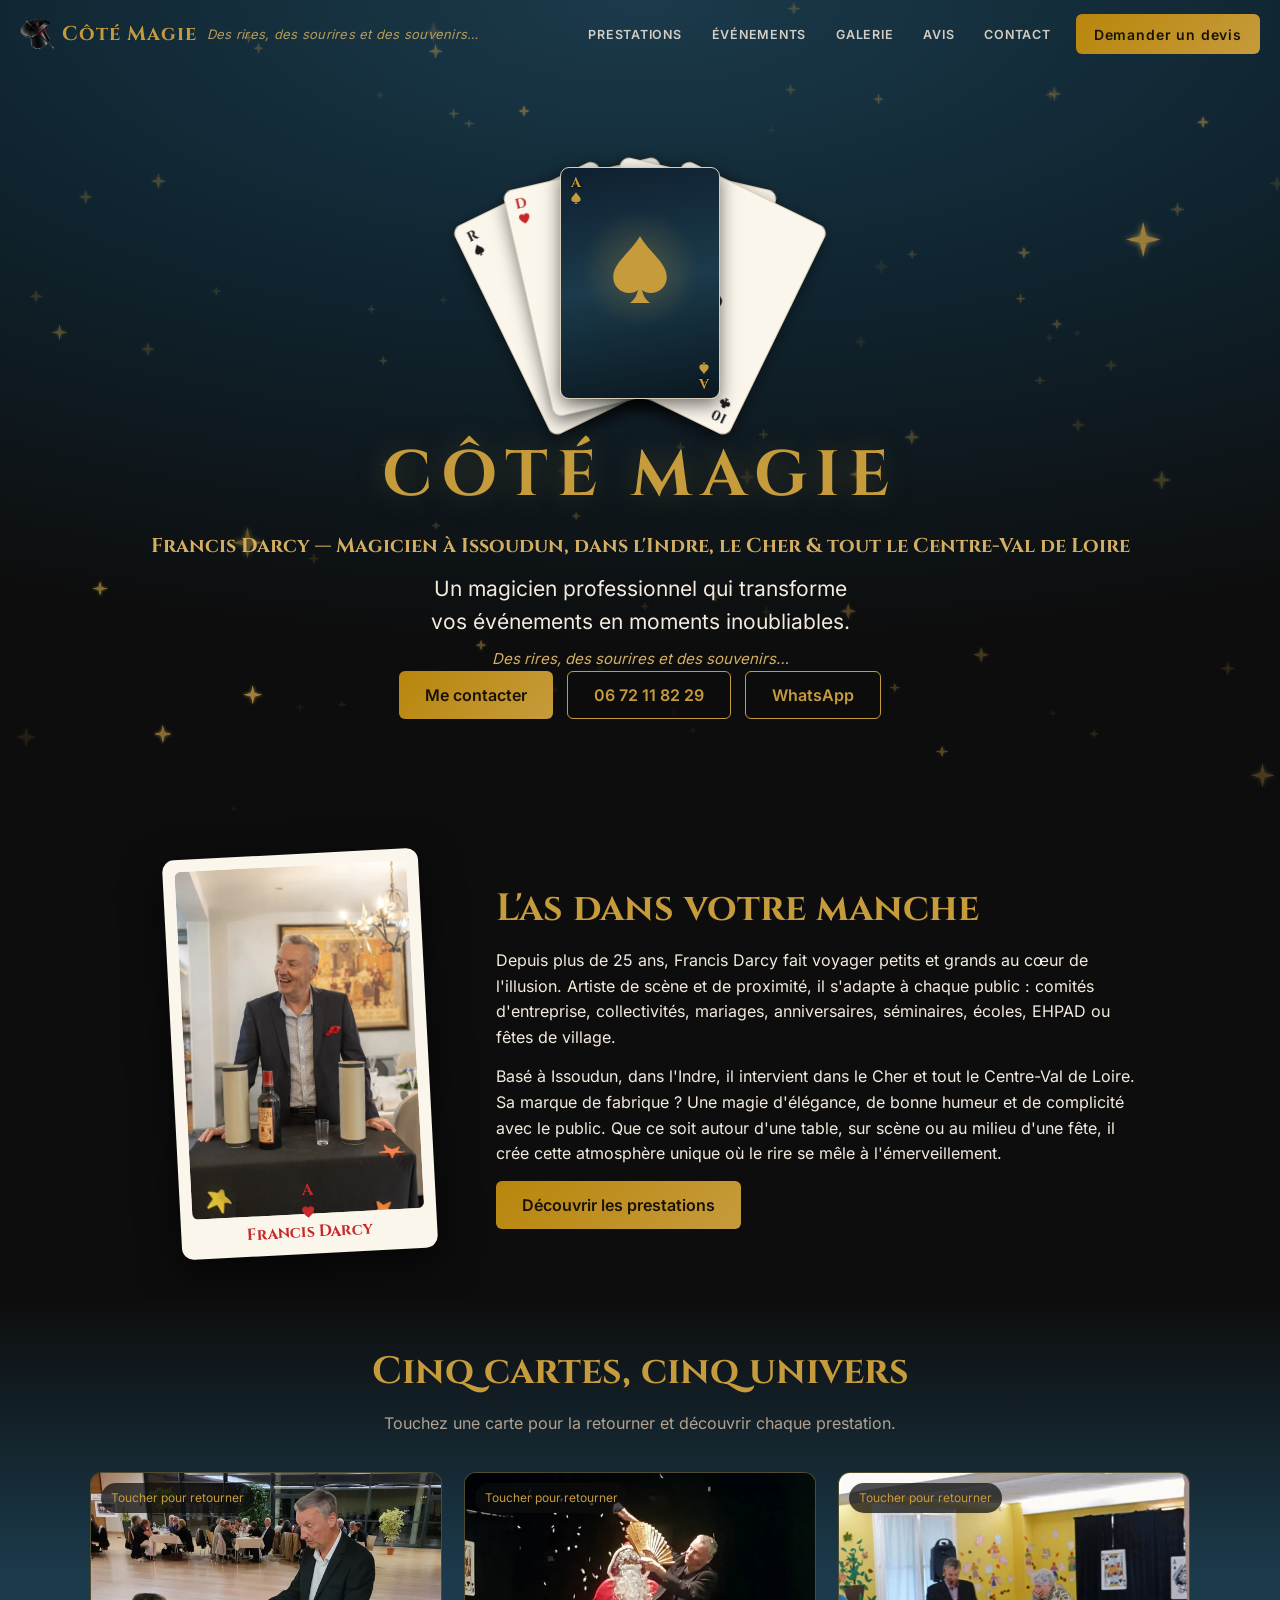
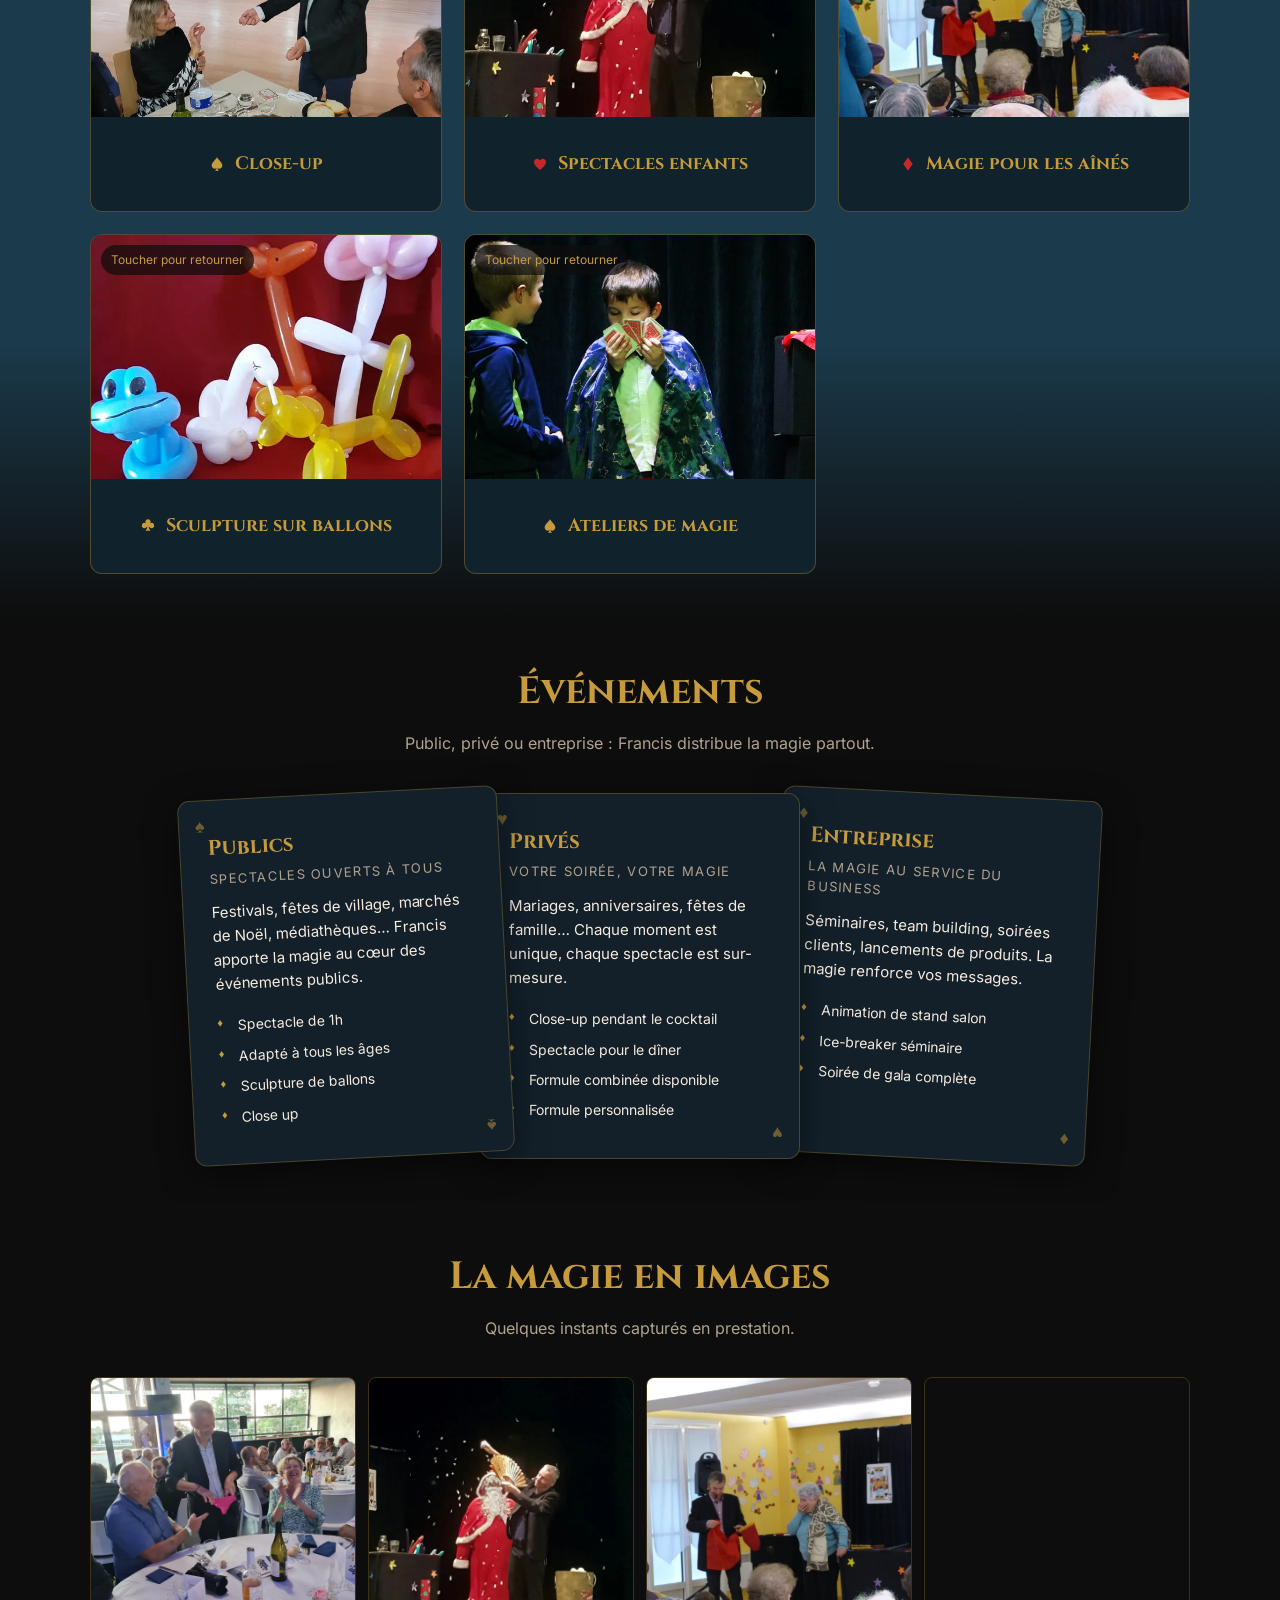
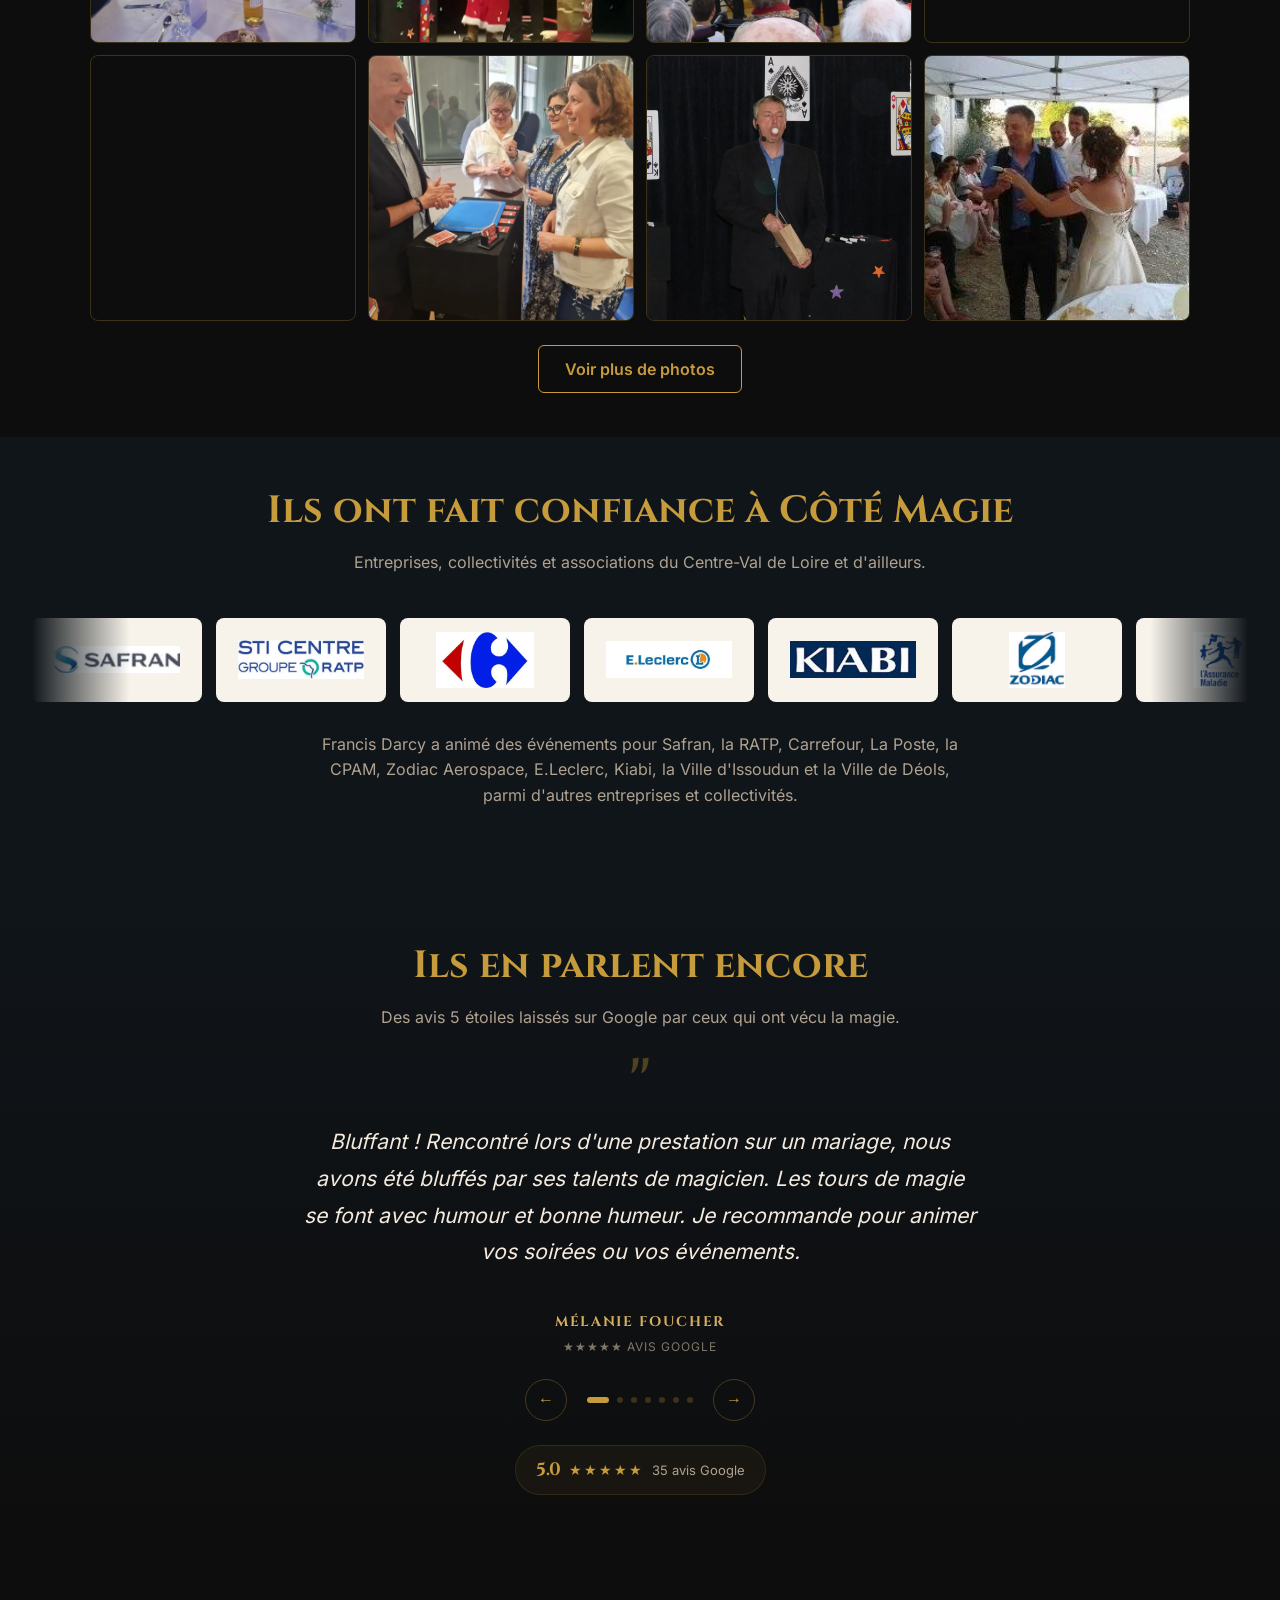
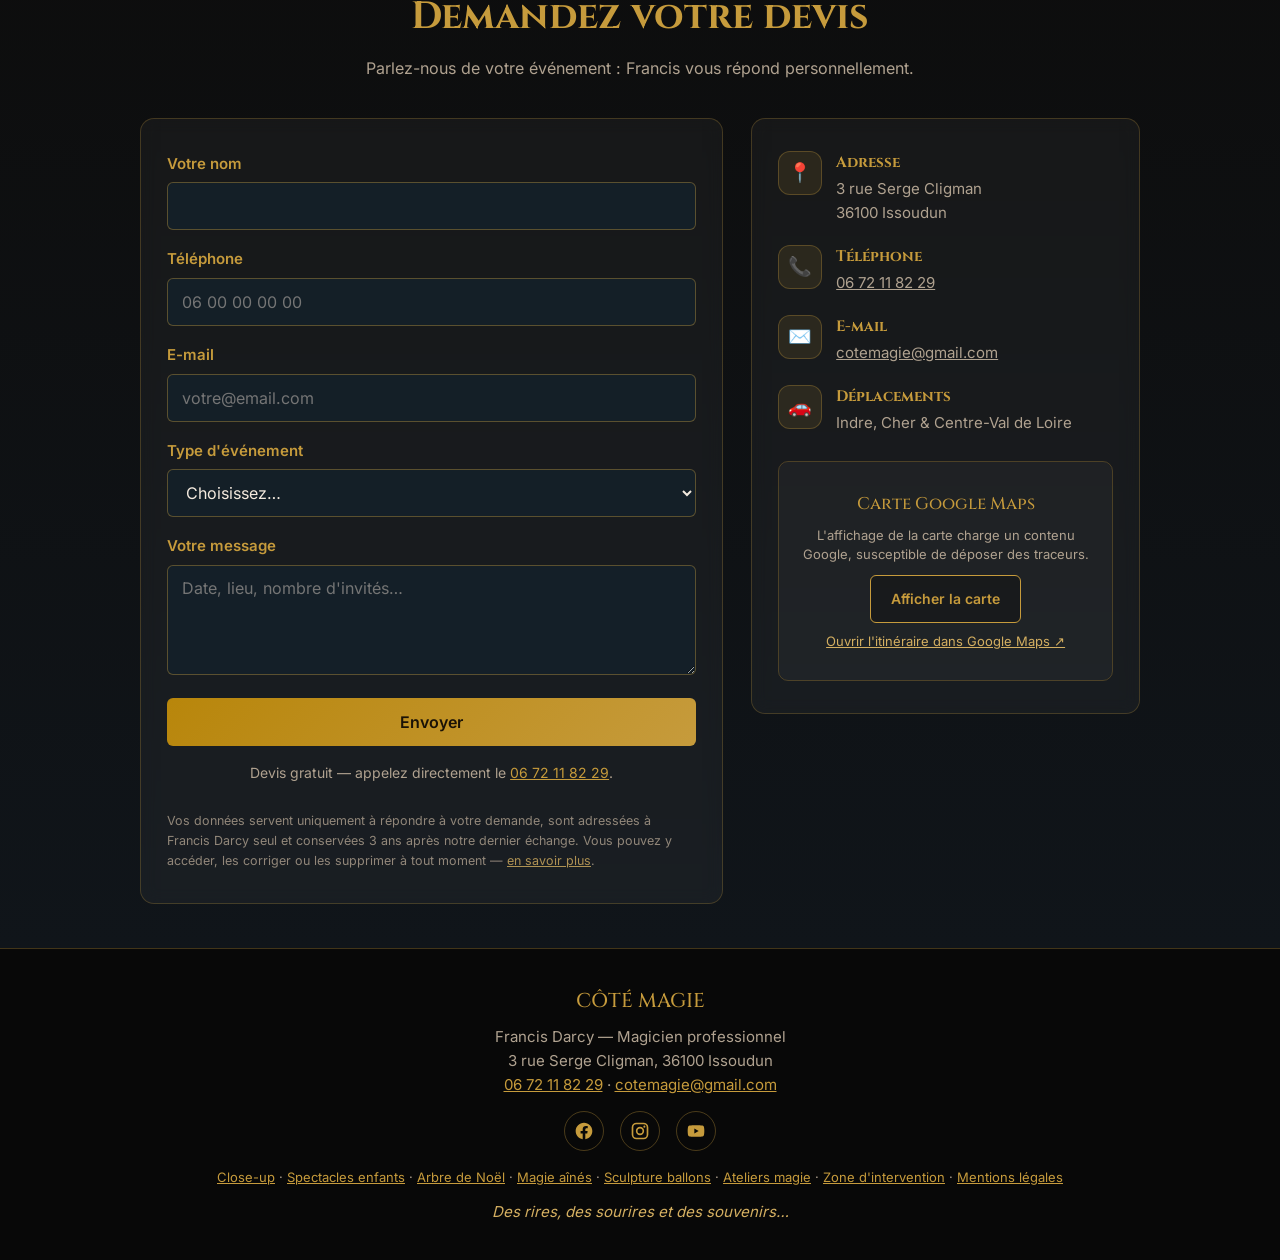
==== commit 15d5caac: "feat: page Arbre de Noël (CSE, écoles, mairies) + maillage interne Saison des réservations d'arbres " ====
--- a/index.html
+++ b/index.html
@@ -638,7 +638,7 @@
   <a href="https://www.instagram.com/cote.magie/" target="_blank" rel="noopener" aria-label="Instagram"><svg viewBox="0 0 24 24"><path d="M7.8 2h8.4A5.8 5.8 0 0 1 22 7.8v8.4a5.8 5.8 0 0 1-5.8 5.8H7.8A5.8 5.8 0 0 1 2 16.2V7.8A5.8 5.8 0 0 1 7.8 2Zm-.2 2A3.6 3.6 0 0 0 4 7.6v8.8A3.6 3.6 0 0 0 7.6 20h8.8a3.6 3.6 0 0 0 3.6-3.6V7.6A3.6 3.6 0 0 0 16.4 4H7.6Zm9.65 1.5a1.25 1.25 0 1 1 0 2.5 1.25 1.25 0 0 1 0-2.5ZM12 7a5 5 0 1 1 0 10 5 5 0 0 1 0-10Zm0 2a3 3 0 1 0 0 6 3 3 0 0 0 0-6Z"/></svg></a>
   <a href="https://www.youtube.com/@francisdarcycotemagie2561" target="_blank" rel="noopener" aria-label="YouTube"><svg viewBox="0 0 24 24"><path d="M21.58 7.19a2.51 2.51 0 0 0-1.77-1.77C18.25 5 12 5 12 5s-6.25 0-7.81.42A2.51 2.51 0 0 0 2.42 7.19 26.4 26.4 0 0 0 2 12a26.4 26.4 0 0 0 .42 4.81 2.51 2.51 0 0 0 1.77 1.77C5.75 19 12 19 12 19s6.25 0 7.81-.42a2.51 2.51 0 0 0 1.77-1.77A26.4 26.4 0 0 0 22 12a26.4 26.4 0 0 0-.42-4.81ZM10 15V9l5.2 3L10 15Z"/></svg></a>
  </div>
- <p style="margin-top:14px;font-size:13px;line-height:1.9"><a href="close-up">Close-up</a> &middot; <a href="spectacles-enfants">Spectacles enfants</a> &middot; <a href="magie-aines">Magie aînés</a> &middot; <a href="sculpture-ballons">Sculpture ballons</a> &middot; <a href="ateliers-magie">Ateliers magie</a> &middot; <a href="zone-intervention">Zone d'intervention</a> &middot; <a href="mentions-legales">Mentions légales</a></p>
+ <p style="margin-top:14px;font-size:13px;line-height:1.9"><a href="close-up">Close-up</a> &middot; <a href="spectacles-enfants">Spectacles enfants</a> &middot; <a href="arbre-de-noel">Arbre de Noël</a> &middot; <a href="magie-aines">Magie aînés</a> &middot; <a href="sculpture-ballons">Sculpture ballons</a> &middot; <a href="ateliers-magie">Ateliers magie</a> &middot; <a href="zone-intervention">Zone d'intervention</a> &middot; <a href="mentions-legales">Mentions légales</a></p>
  <p class="sign">Des rires, des sourires et des souvenirs…</p>
 </footer>
 
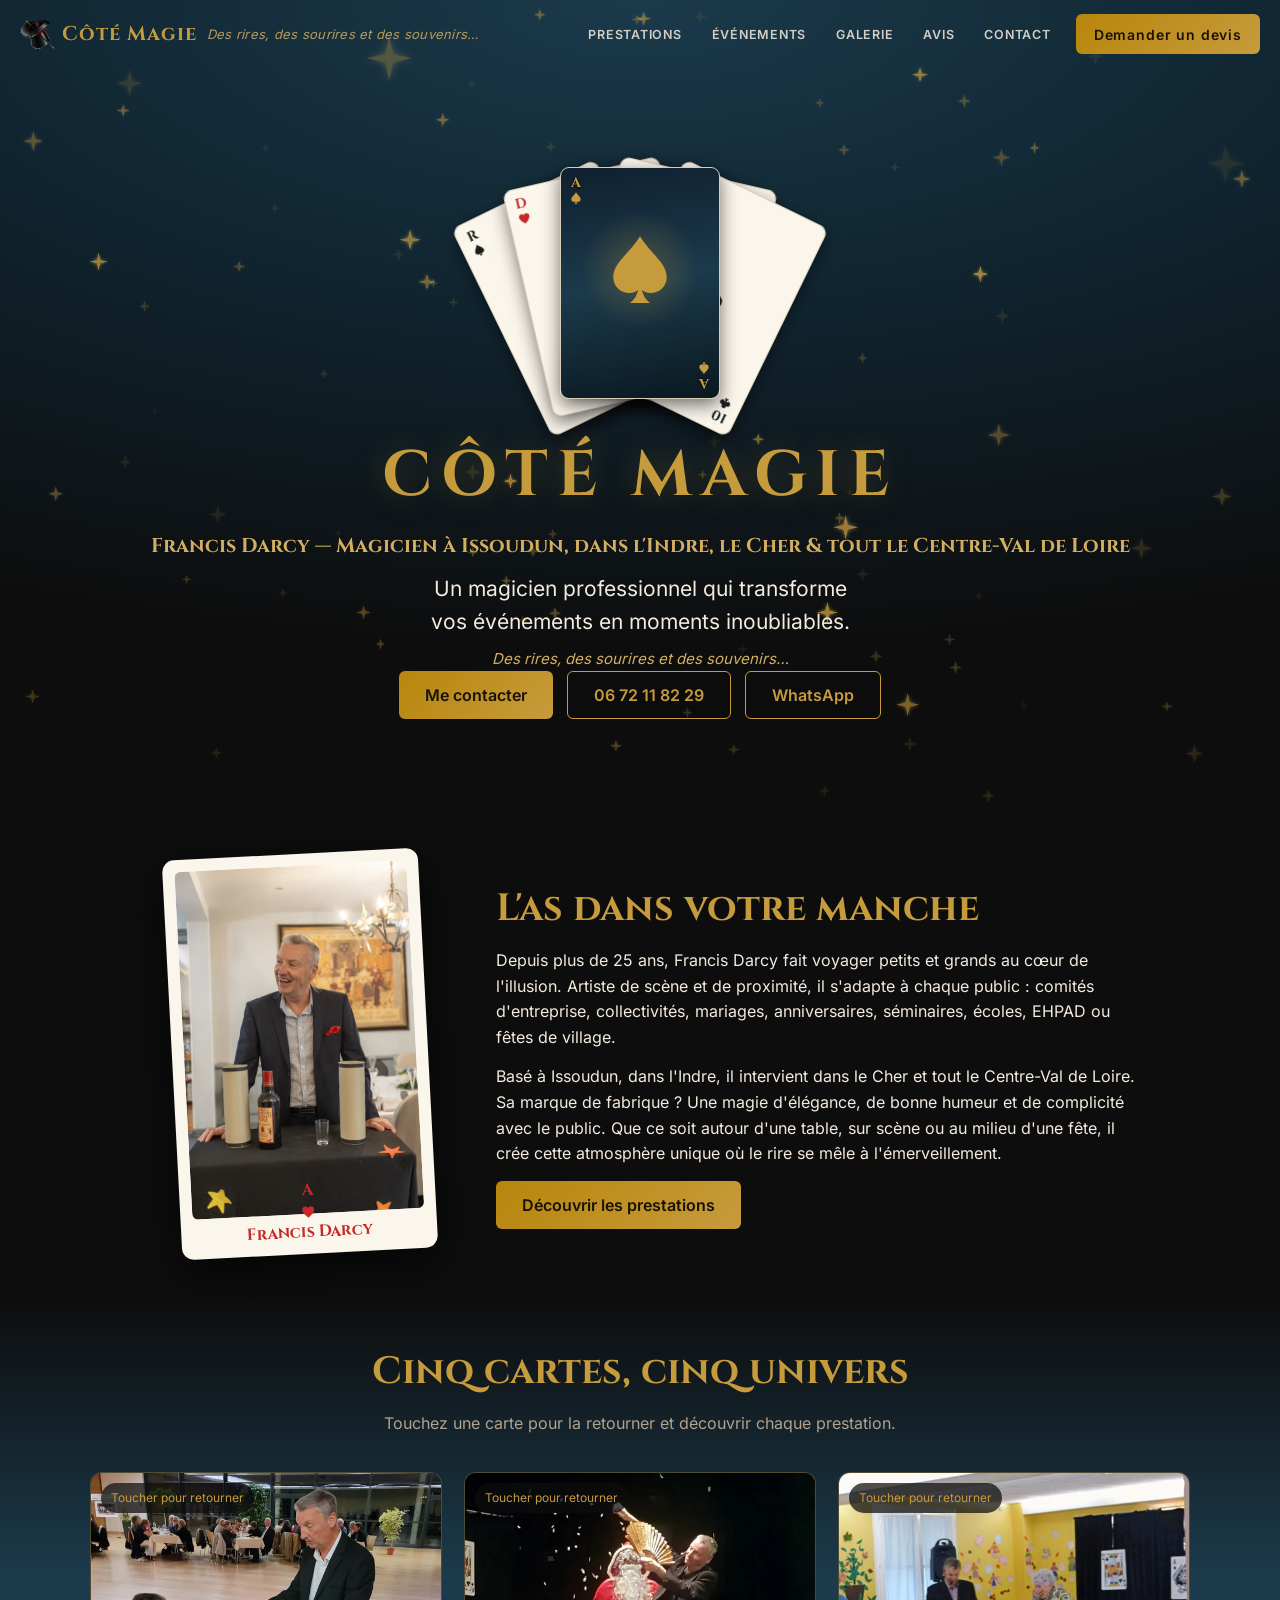
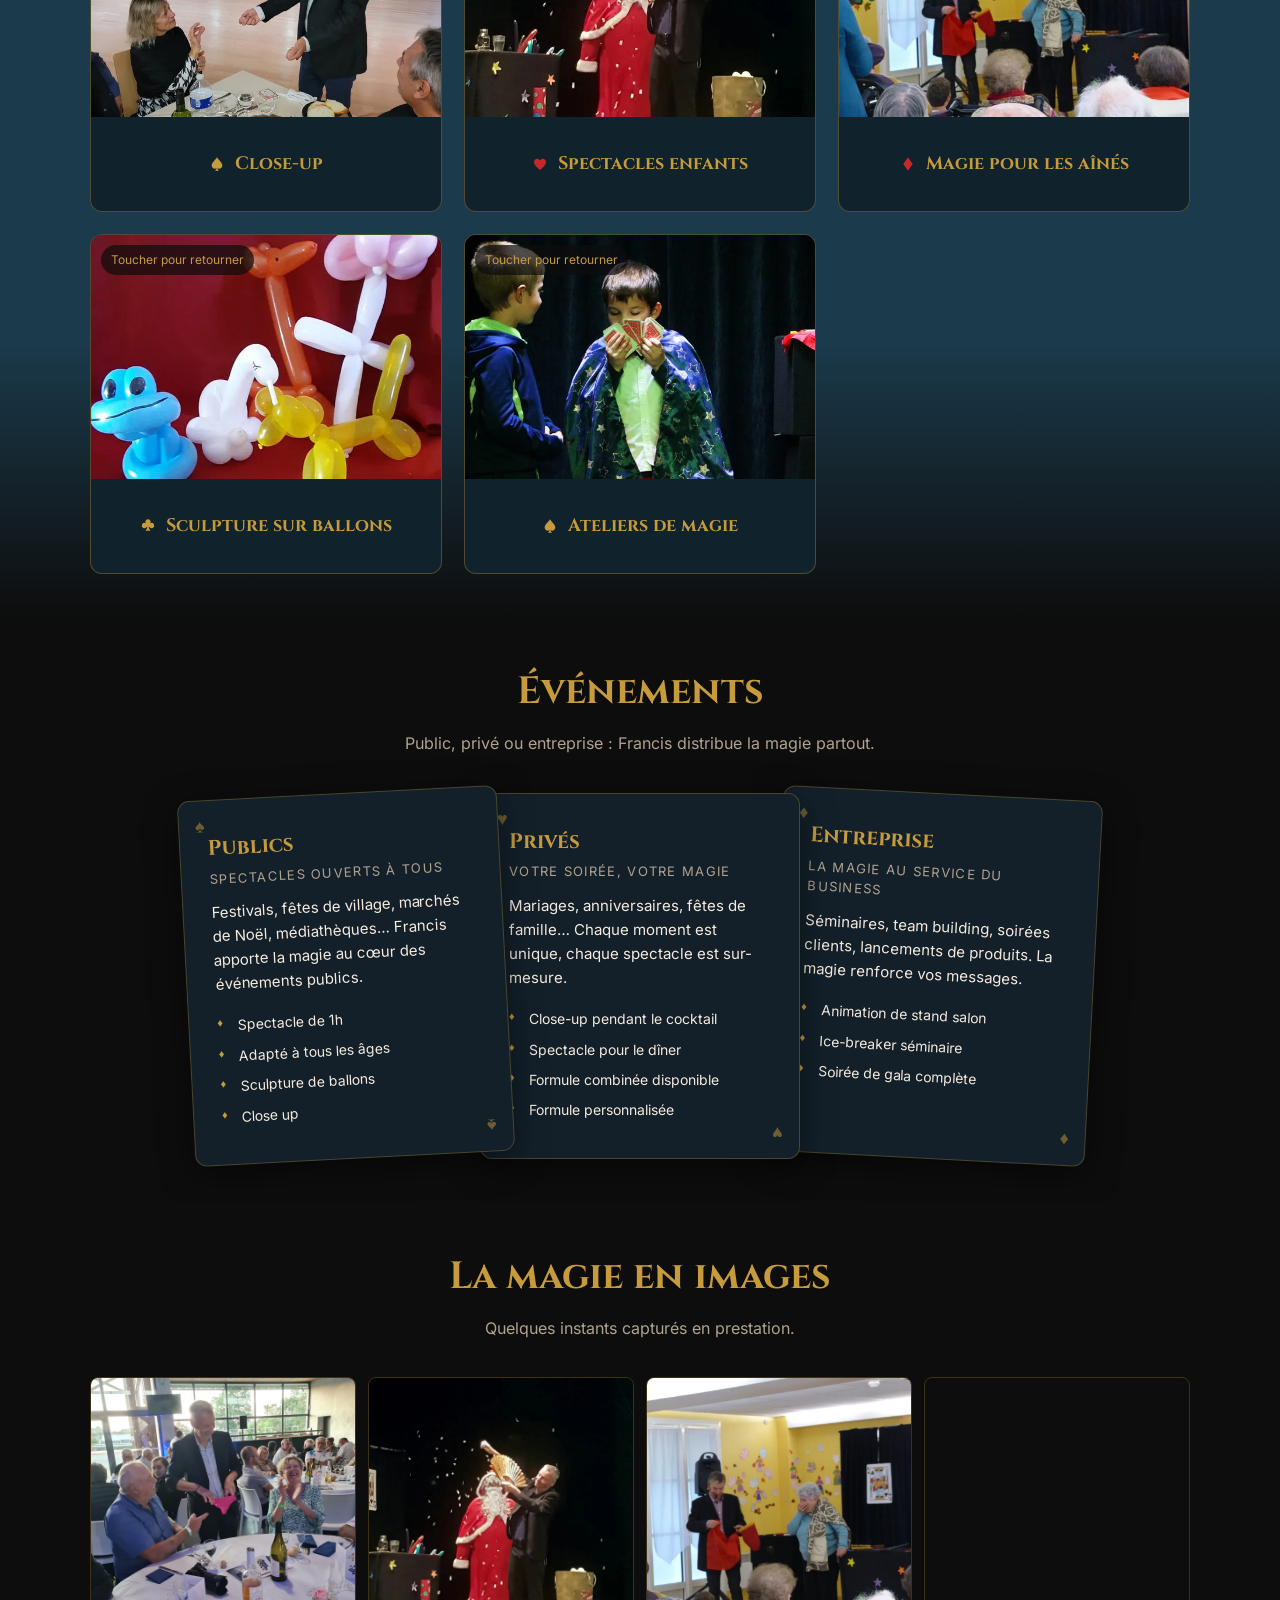
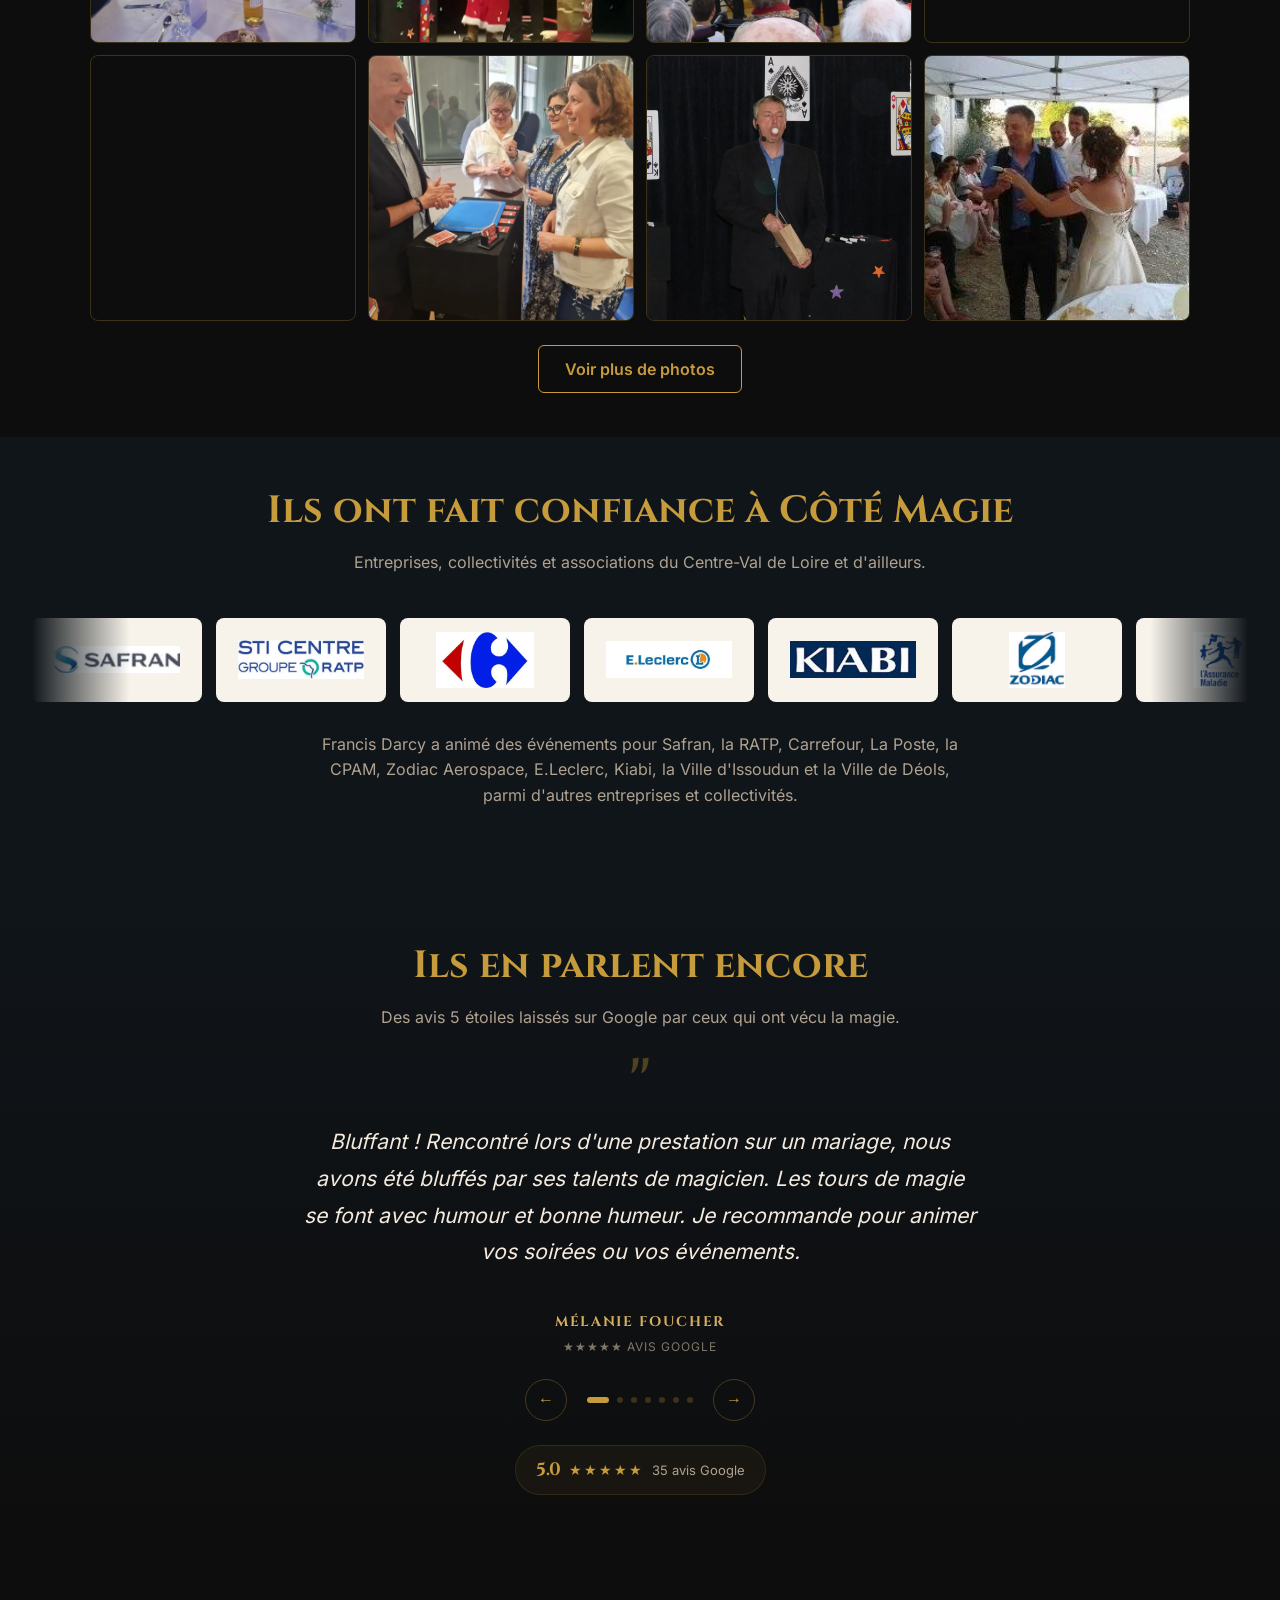
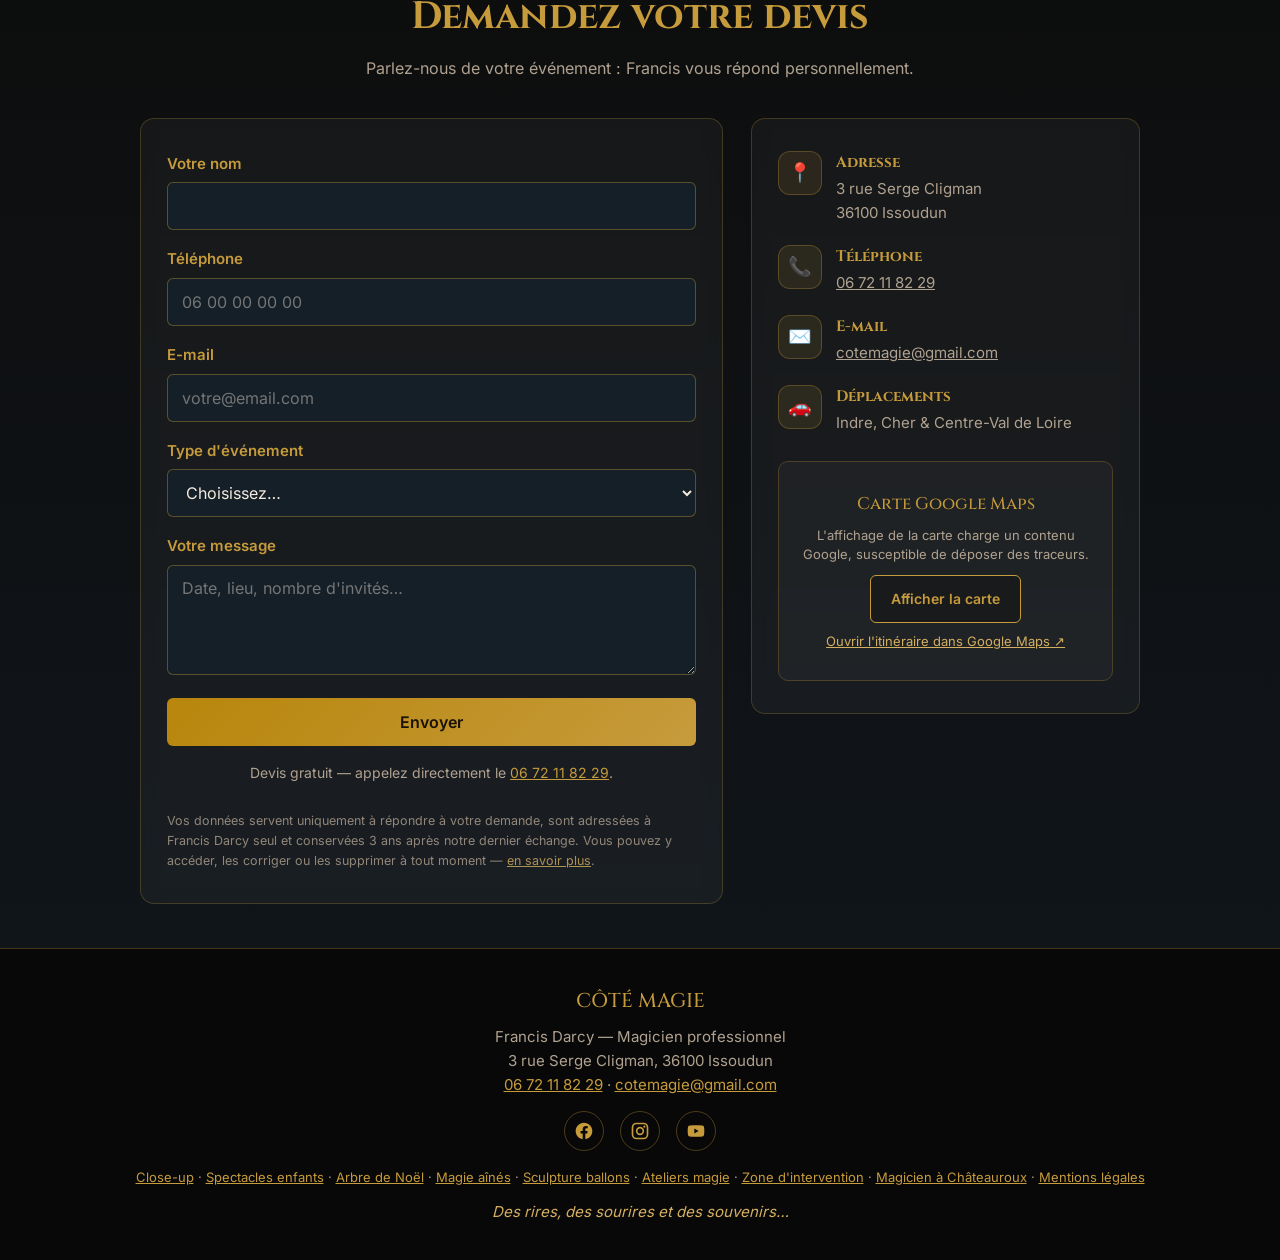
==== commit a7b79bdd: "feat: page Magicien à Châteauroux + maillage depuis toutes les pages Châteauroux n'apparaît dans auc" ====
--- a/index.html
+++ b/index.html
@@ -638,7 +638,7 @@
   <a href="https://www.instagram.com/cote.magie/" target="_blank" rel="noopener" aria-label="Instagram"><svg viewBox="0 0 24 24"><path d="M7.8 2h8.4A5.8 5.8 0 0 1 22 7.8v8.4a5.8 5.8 0 0 1-5.8 5.8H7.8A5.8 5.8 0 0 1 2 16.2V7.8A5.8 5.8 0 0 1 7.8 2Zm-.2 2A3.6 3.6 0 0 0 4 7.6v8.8A3.6 3.6 0 0 0 7.6 20h8.8a3.6 3.6 0 0 0 3.6-3.6V7.6A3.6 3.6 0 0 0 16.4 4H7.6Zm9.65 1.5a1.25 1.25 0 1 1 0 2.5 1.25 1.25 0 0 1 0-2.5ZM12 7a5 5 0 1 1 0 10 5 5 0 0 1 0-10Zm0 2a3 3 0 1 0 0 6 3 3 0 0 0 0-6Z"/></svg></a>
   <a href="https://www.youtube.com/@francisdarcycotemagie2561" target="_blank" rel="noopener" aria-label="YouTube"><svg viewBox="0 0 24 24"><path d="M21.58 7.19a2.51 2.51 0 0 0-1.77-1.77C18.25 5 12 5 12 5s-6.25 0-7.81.42A2.51 2.51 0 0 0 2.42 7.19 26.4 26.4 0 0 0 2 12a26.4 26.4 0 0 0 .42 4.81 2.51 2.51 0 0 0 1.77 1.77C5.75 19 12 19 12 19s6.25 0 7.81-.42a2.51 2.51 0 0 0 1.77-1.77A26.4 26.4 0 0 0 22 12a26.4 26.4 0 0 0-.42-4.81ZM10 15V9l5.2 3L10 15Z"/></svg></a>
  </div>
- <p style="margin-top:14px;font-size:13px;line-height:1.9"><a href="close-up">Close-up</a> &middot; <a href="spectacles-enfants">Spectacles enfants</a> &middot; <a href="arbre-de-noel">Arbre de Noël</a> &middot; <a href="magie-aines">Magie aînés</a> &middot; <a href="sculpture-ballons">Sculpture ballons</a> &middot; <a href="ateliers-magie">Ateliers magie</a> &middot; <a href="zone-intervention">Zone d'intervention</a> &middot; <a href="mentions-legales">Mentions légales</a></p>
+ <p style="margin-top:14px;font-size:13px;line-height:1.9"><a href="close-up">Close-up</a> &middot; <a href="spectacles-enfants">Spectacles enfants</a> &middot; <a href="arbre-de-noel">Arbre de Noël</a> &middot; <a href="magie-aines">Magie aînés</a> &middot; <a href="sculpture-ballons">Sculpture ballons</a> &middot; <a href="ateliers-magie">Ateliers magie</a> &middot; <a href="zone-intervention">Zone d'intervention</a> &middot; <a href="magicien-chateauroux">Magicien à Châteauroux</a> &middot; <a href="mentions-legales">Mentions légales</a></p>
  <p class="sign">Des rires, des sourires et des souvenirs…</p>
 </footer>
 
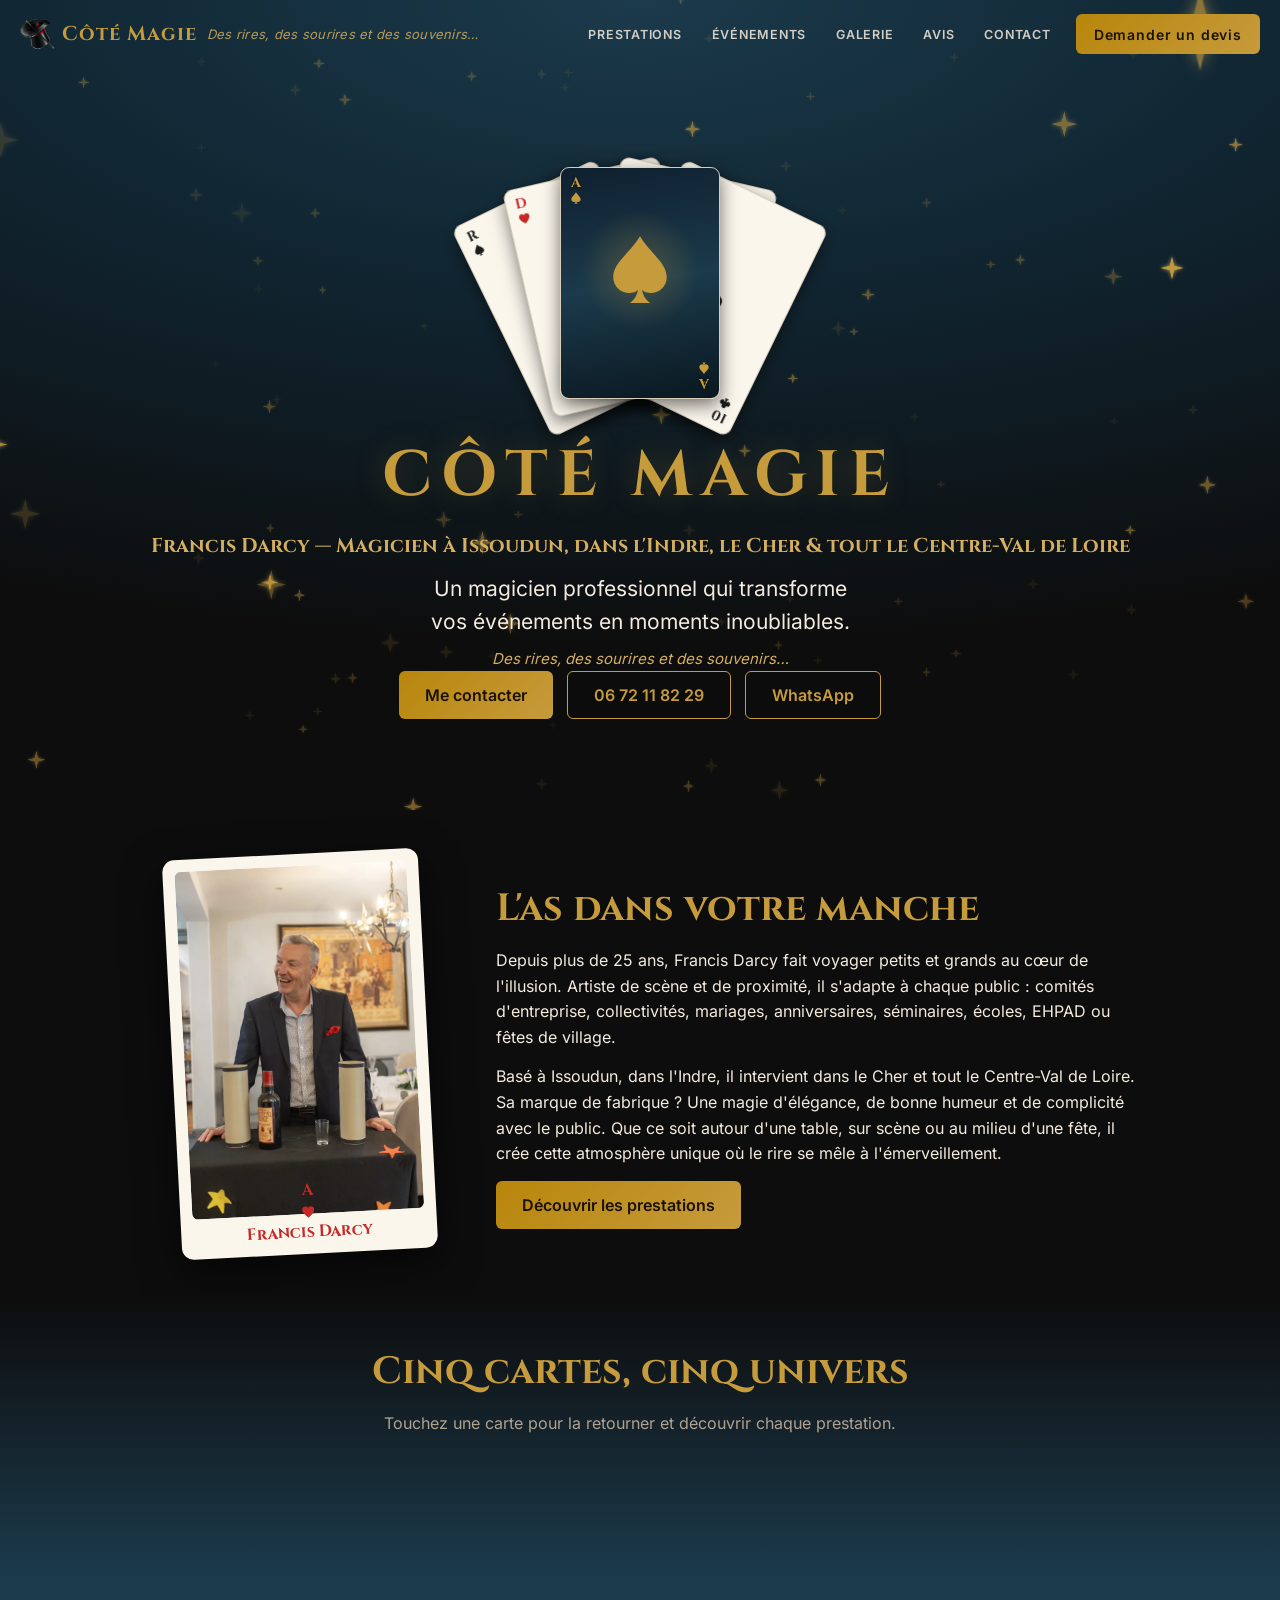
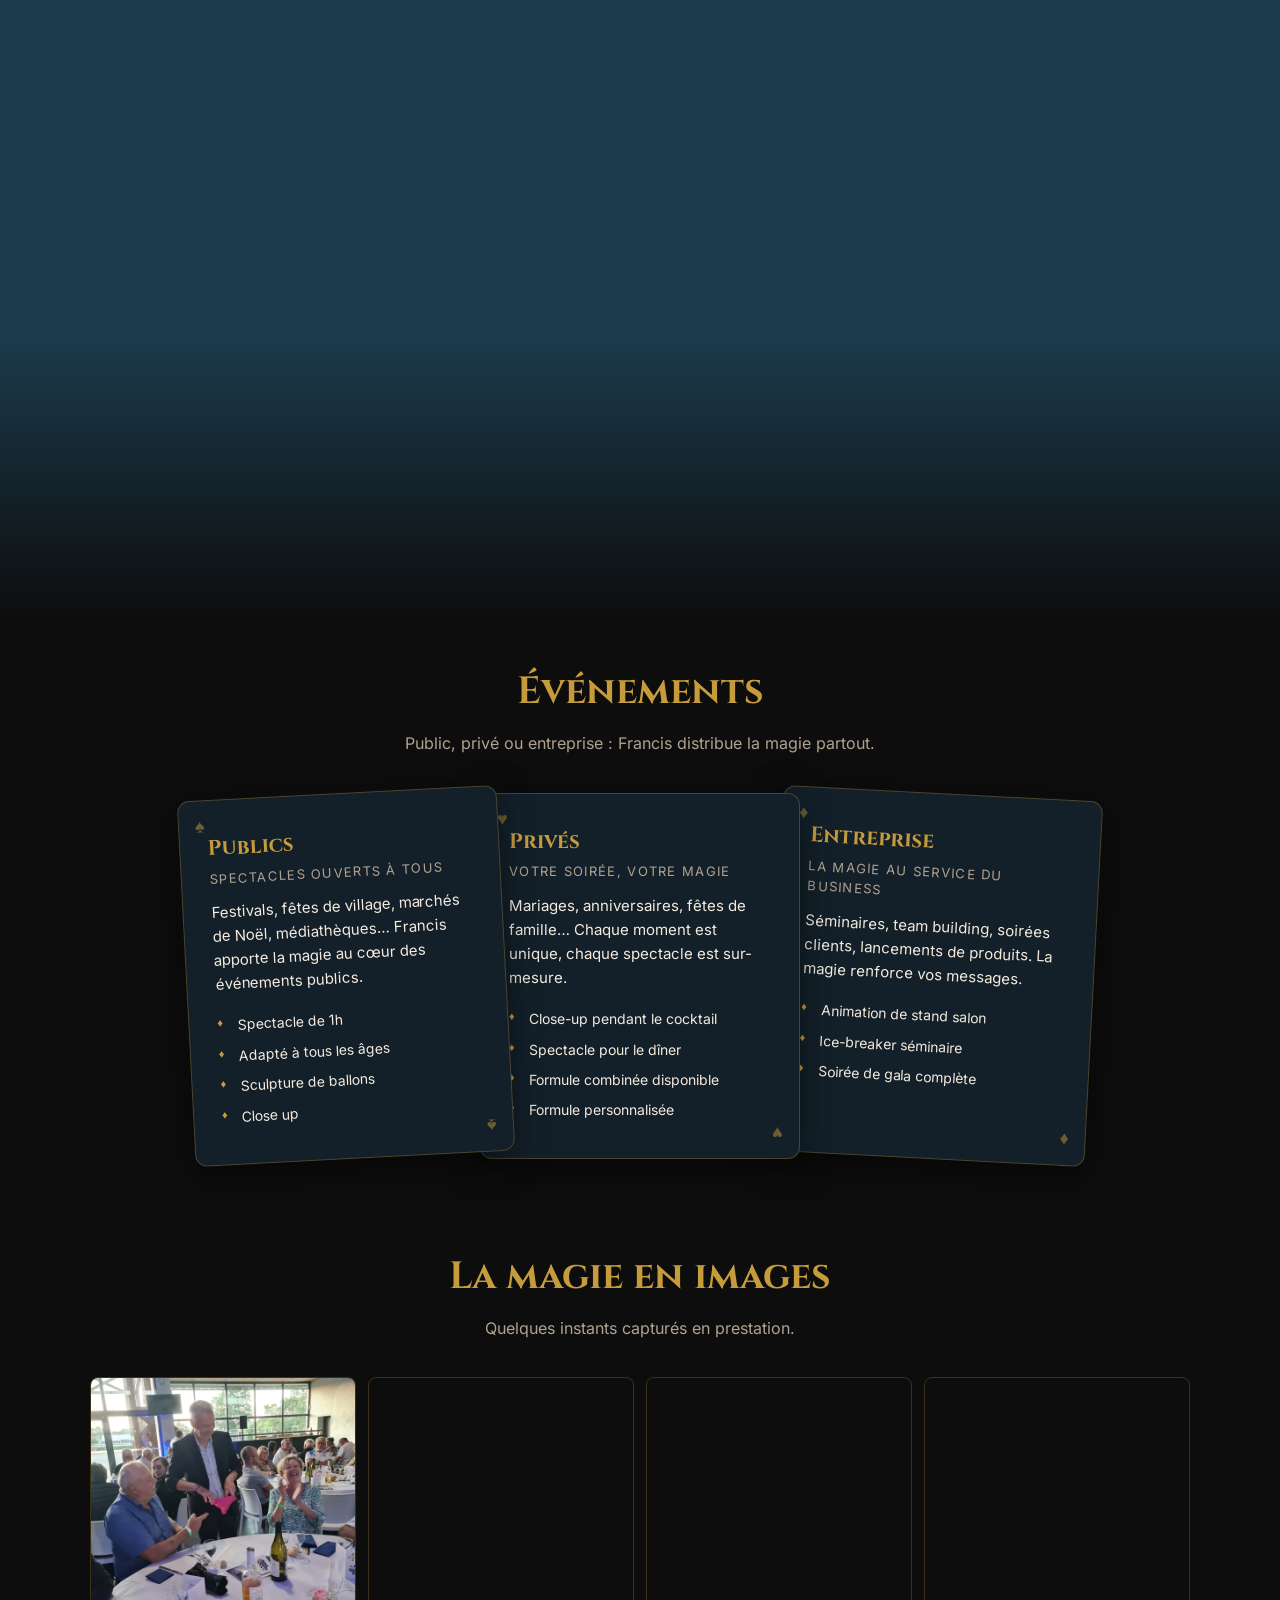
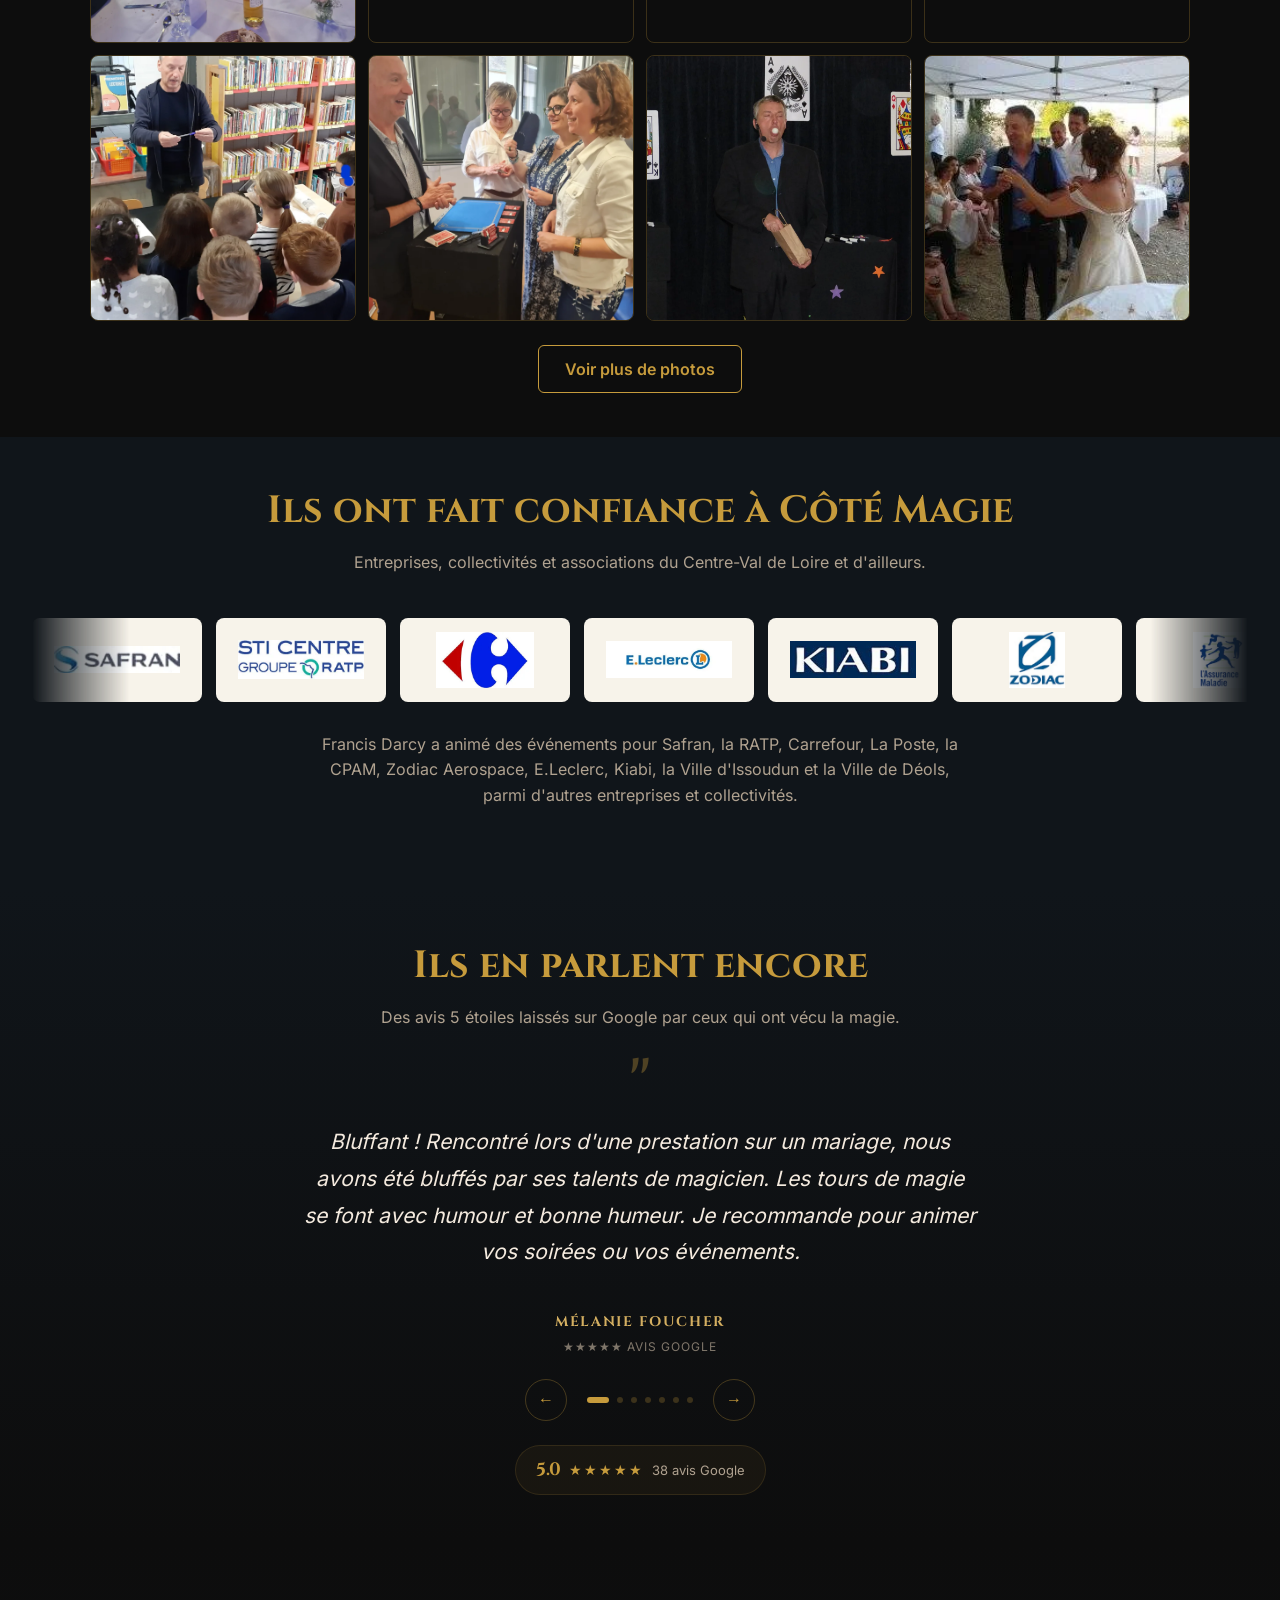
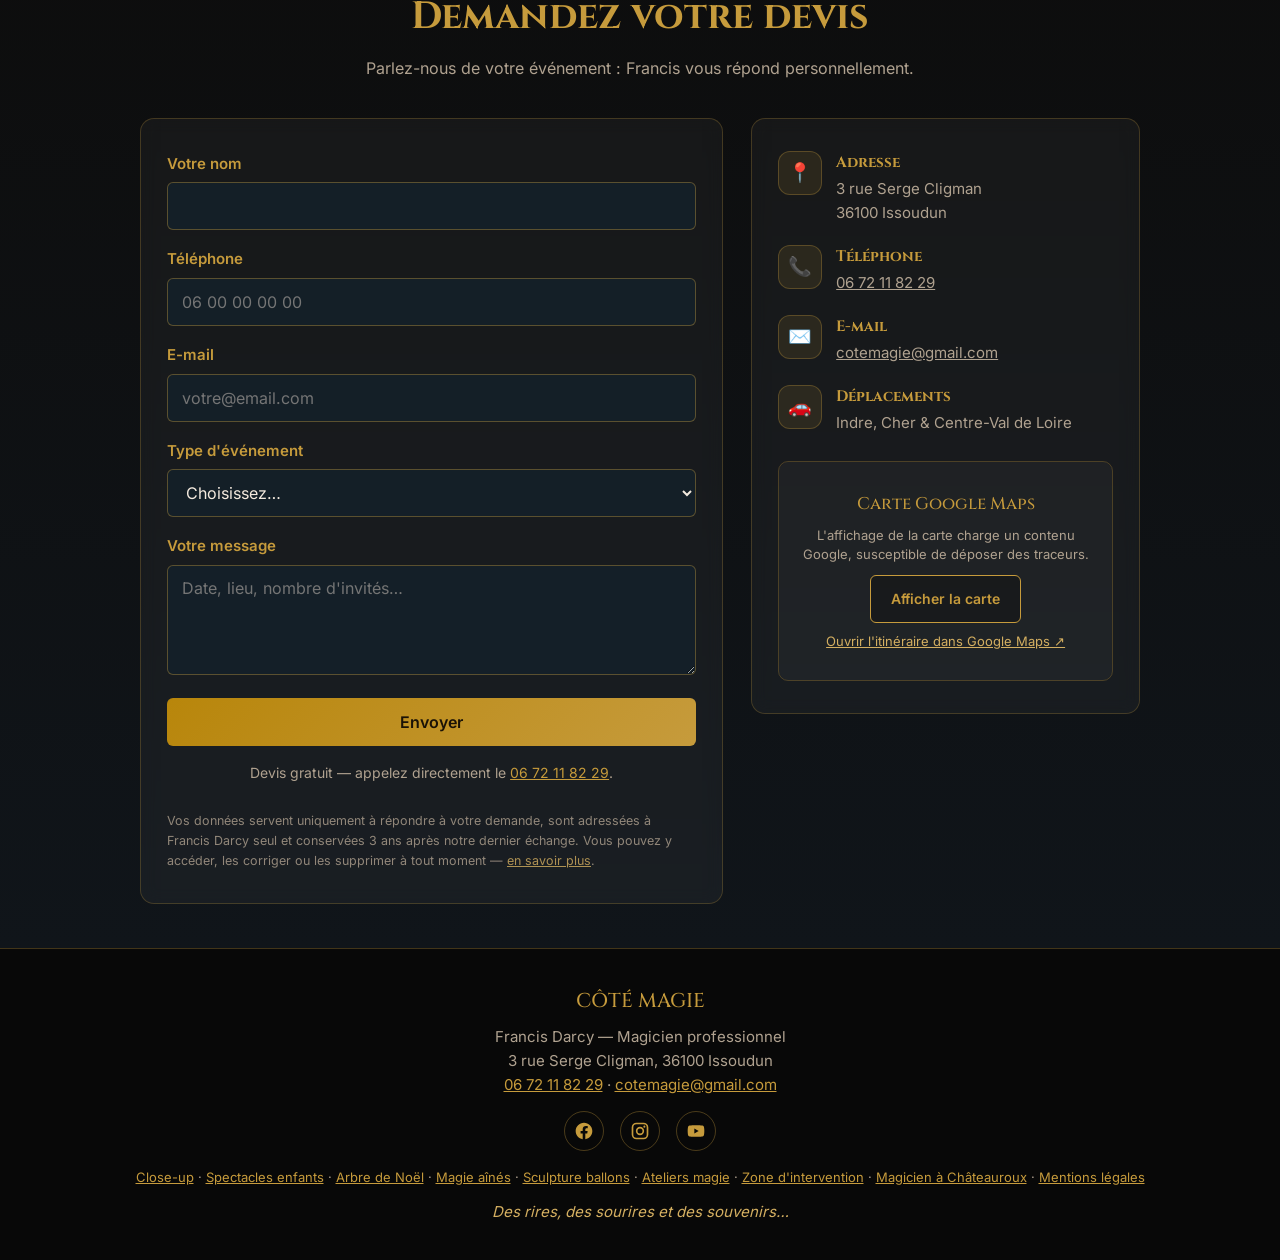
==== commit 80003b10: "fix: une seule page Facebook (cote.magie) partout + 38 avis Google Le site renvoyait vers deux pages" ====
--- a/index.html
+++ b/index.html
@@ -36,9 +36,9 @@
 <style>@font-face{font-family:'Cinzel';font-style:normal;font-weight:500 700;font-display:swap;src:url(/assets/fonts/cinzel-latin.woff2) format('woff2')}@font-face{font-family:'Inter';font-style:normal;font-weight:400 600;font-display:swap;src:url(/assets/fonts/inter-latin.woff2) format('woff2')}</style>
 <script type="application/ld+json">
 {"@context":"https://schema.org","@graph":[
-{"@type":["LocalBusiness","EntertainmentBusiness"],"@id":"https://www.cotemagie.fr/#business","name":"Côté Magie — Francis Darcy","alternateName":"Côté Magie","description":"Magicien professionnel à Issoudun (Indre) : close-up, spectacles enfants, magie pour les aînés, sculpture sur ballons et ateliers de magie. Interventions dans tout le Centre-Val de Loire.","url":"https://www.cotemagie.fr/","telephone":"+33672118229","email":"cotemagie@gmail.com","image":"https://www.cotemagie.fr/images/francis-darcy-portrait-magicien.webp","logo":"https://www.cotemagie.fr/images/logo-chapeau-magie-transparent.webp","priceRange":"€€","currenciesAccepted":"EUR","knowsLanguage":"fr","founder":{"@id":"https://www.cotemagie.fr/#francis-darcy"},"address":{"@type":"PostalAddress","streetAddress":"3 rue Serge Cligman","addressLocality":"Issoudun","postalCode":"36100","addressRegion":"Centre-Val de Loire","addressCountry":"FR"},"geo":{"@type":"GeoCoordinates","latitude":46.94889,"longitude":1.99389},"hasMap":"https://www.google.com/maps?q=3+rue+Serge+Cligman,+36100+Issoudun","openingHoursSpecification":{"@type":"OpeningHoursSpecification","dayOfWeek":["Monday","Tuesday","Wednesday","Thursday","Friday","Saturday","Sunday"],"opens":"09:00","closes":"22:00"},"areaServed":[{"@type":"AdministrativeArea","name":"Indre"},{"@type":"AdministrativeArea","name":"Cher"},{"@type":"AdministrativeArea","name":"Centre-Val de Loire"},{"@type":"City","name":"Issoudun"},{"@type":"City","name":"Châteauroux"},{"@type":"City","name":"Bourges"},{"@type":"City","name":"Vierzon"}],"sameAs":["https://www.facebook.com/103297485889680","https://www.instagram.com/cote.magie/","https://www.youtube.com/@francisdarcycotemagie2561"],"makesOffer":[{"@type":"Offer","itemOffered":{"@type":"Service","name":"Close-up & magie de proximité"}},{"@type":"Offer","itemOffered":{"@type":"Service","name":"Spectacles de magie pour enfants"}},{"@type":"Offer","itemOffered":{"@type":"Service","name":"Magie pour les aînés et EHPAD"}},{"@type":"Offer","itemOffered":{"@type":"Service","name":"Sculpture sur ballons"}},{"@type":"Offer","itemOffered":{"@type":"Service","name":"Ateliers de magie"}}]},
+{"@type":["LocalBusiness","EntertainmentBusiness"],"@id":"https://www.cotemagie.fr/#business","name":"Côté Magie — Francis Darcy","alternateName":"Côté Magie","description":"Magicien professionnel à Issoudun (Indre) : close-up, spectacles enfants, magie pour les aînés, sculpture sur ballons et ateliers de magie. Interventions dans tout le Centre-Val de Loire.","url":"https://www.cotemagie.fr/","telephone":"+33672118229","email":"cotemagie@gmail.com","image":"https://www.cotemagie.fr/images/francis-darcy-portrait-magicien.webp","logo":"https://www.cotemagie.fr/images/logo-chapeau-magie-transparent.webp","priceRange":"€€","currenciesAccepted":"EUR","knowsLanguage":"fr","founder":{"@id":"https://www.cotemagie.fr/#francis-darcy"},"address":{"@type":"PostalAddress","streetAddress":"3 rue Serge Cligman","addressLocality":"Issoudun","postalCode":"36100","addressRegion":"Centre-Val de Loire","addressCountry":"FR"},"geo":{"@type":"GeoCoordinates","latitude":46.94889,"longitude":1.99389},"hasMap":"https://www.google.com/maps?q=3+rue+Serge+Cligman,+36100+Issoudun","openingHoursSpecification":{"@type":"OpeningHoursSpecification","dayOfWeek":["Monday","Tuesday","Wednesday","Thursday","Friday","Saturday","Sunday"],"opens":"09:00","closes":"22:00"},"areaServed":[{"@type":"AdministrativeArea","name":"Indre"},{"@type":"AdministrativeArea","name":"Cher"},{"@type":"AdministrativeArea","name":"Centre-Val de Loire"},{"@type":"City","name":"Issoudun"},{"@type":"City","name":"Châteauroux"},{"@type":"City","name":"Bourges"},{"@type":"City","name":"Vierzon"}],"sameAs":["https://www.facebook.com/cote.magie","https://www.instagram.com/cote.magie/","https://www.youtube.com/@francisdarcycotemagie2561"],"makesOffer":[{"@type":"Offer","itemOffered":{"@type":"Service","name":"Close-up & magie de proximité"}},{"@type":"Offer","itemOffered":{"@type":"Service","name":"Spectacles de magie pour enfants"}},{"@type":"Offer","itemOffered":{"@type":"Service","name":"Magie pour les aînés et EHPAD"}},{"@type":"Offer","itemOffered":{"@type":"Service","name":"Sculpture sur ballons"}},{"@type":"Offer","itemOffered":{"@type":"Service","name":"Ateliers de magie"}}]},
 {"@type":"WebSite","@id":"https://www.cotemagie.fr/#website","name":"Côté Magie","alternateName":"Côté Magie — Francis Darcy","url":"https://www.cotemagie.fr/","inLanguage":"fr-FR","publisher":{"@id":"https://www.cotemagie.fr/#business"}},
-{"@type":"Person","@id":"https://www.cotemagie.fr/#francis-darcy","name":"Francis Darcy","jobTitle":"Magicien professionnel","description":"Artiste de magie professionnel basé à Issoudun (Indre), spécialisé en close-up, spectacles enfants, magie pour les aînés, sculpture sur ballons et ateliers. Plus de 25 ans d'expérience.","url":"https://www.cotemagie.fr/","email":"cotemagie@gmail.com","telephone":"+33672118229","knowsAbout":["Close-up","Magie de proximité","Spectacle de magie pour enfants","Magie pour les aînés","Sculpture sur ballons","Atelier d'initiation à la magie"],"address":{"@type":"PostalAddress","addressLocality":"Issoudun","postalCode":"36100","addressRegion":"Centre-Val de Loire","addressCountry":"FR"},"worksFor":{"@id":"https://www.cotemagie.fr/#business"},"sameAs":["https://www.facebook.com/103297485889680","https://www.instagram.com/cote.magie/","https://www.youtube.com/@francisdarcycotemagie2561"]}
+{"@type":"Person","@id":"https://www.cotemagie.fr/#francis-darcy","name":"Francis Darcy","jobTitle":"Magicien professionnel","description":"Artiste de magie professionnel basé à Issoudun (Indre), spécialisé en close-up, spectacles enfants, magie pour les aînés, sculpture sur ballons et ateliers. Plus de 25 ans d'expérience.","url":"https://www.cotemagie.fr/","email":"cotemagie@gmail.com","telephone":"+33672118229","knowsAbout":["Close-up","Magie de proximité","Spectacle de magie pour enfants","Magie pour les aînés","Sculpture sur ballons","Atelier d'initiation à la magie"],"address":{"@type":"PostalAddress","addressLocality":"Issoudun","postalCode":"36100","addressRegion":"Centre-Val de Loire","addressCountry":"FR"},"worksFor":{"@id":"https://www.cotemagie.fr/#business"},"sameAs":["https://www.facebook.com/cote.magie","https://www.instagram.com/cote.magie/","https://www.youtube.com/@francisdarcycotemagie2561"]}
 ]}
 </script>
 <style>
@@ -584,7 +584,7 @@
  <div class="trating">
   <span class="trating-score">5.0</span>
   <span class="trating-stars">★★★★★</span>
-  <span class="trating-count">35 avis Google</span>
+  <span class="trating-count">38 avis Google</span>
  </div>
 </section>
 
@@ -634,7 +634,7 @@
  <p>3 rue Serge Cligman, 36100 Issoudun</p>
  <p><a href="tel:+33672118229">06 72 11 82 29</a> · <a href="mailto:cotemagie@gmail.com">cotemagie@gmail.com</a></p>
  <div class="socials">
-  <a href="https://www.facebook.com/103297485889680" target="_blank" rel="noopener" aria-label="Facebook"><svg viewBox="0 0 24 24"><path d="M22 12c0-5.52-4.48-10-10-10S2 6.48 2 12c0 4.99 3.66 9.12 8.44 9.88v-6.99H7.9V12h2.54V9.8c0-2.5 1.49-3.89 3.78-3.89 1.09 0 2.24.2 2.24.2v2.46h-1.26c-1.24 0-1.63.77-1.63 1.56V12h2.78l-.44 2.89h-2.34v6.99C18.34 21.12 22 16.99 22 12Z"/></svg></a>
+  <a href="https://www.facebook.com/cote.magie" target="_blank" rel="noopener" aria-label="Facebook"><svg viewBox="0 0 24 24"><path d="M22 12c0-5.52-4.48-10-10-10S2 6.48 2 12c0 4.99 3.66 9.12 8.44 9.88v-6.99H7.9V12h2.54V9.8c0-2.5 1.49-3.89 3.78-3.89 1.09 0 2.24.2 2.24.2v2.46h-1.26c-1.24 0-1.63.77-1.63 1.56V12h2.78l-.44 2.89h-2.34v6.99C18.34 21.12 22 16.99 22 12Z"/></svg></a>
   <a href="https://www.instagram.com/cote.magie/" target="_blank" rel="noopener" aria-label="Instagram"><svg viewBox="0 0 24 24"><path d="M7.8 2h8.4A5.8 5.8 0 0 1 22 7.8v8.4a5.8 5.8 0 0 1-5.8 5.8H7.8A5.8 5.8 0 0 1 2 16.2V7.8A5.8 5.8 0 0 1 7.8 2Zm-.2 2A3.6 3.6 0 0 0 4 7.6v8.8A3.6 3.6 0 0 0 7.6 20h8.8a3.6 3.6 0 0 0 3.6-3.6V7.6A3.6 3.6 0 0 0 16.4 4H7.6Zm9.65 1.5a1.25 1.25 0 1 1 0 2.5 1.25 1.25 0 0 1 0-2.5ZM12 7a5 5 0 1 1 0 10 5 5 0 0 1 0-10Zm0 2a3 3 0 1 0 0 6 3 3 0 0 0 0-6Z"/></svg></a>
   <a href="https://www.youtube.com/@francisdarcycotemagie2561" target="_blank" rel="noopener" aria-label="YouTube"><svg viewBox="0 0 24 24"><path d="M21.58 7.19a2.51 2.51 0 0 0-1.77-1.77C18.25 5 12 5 12 5s-6.25 0-7.81.42A2.51 2.51 0 0 0 2.42 7.19 26.4 26.4 0 0 0 2 12a26.4 26.4 0 0 0 .42 4.81 2.51 2.51 0 0 0 1.77 1.77C5.75 19 12 19 12 19s6.25 0 7.81-.42a2.51 2.51 0 0 0 1.77-1.77A26.4 26.4 0 0 0 22 12a26.4 26.4 0 0 0-.42-4.81ZM10 15V9l5.2 3L10 15Z"/></svg></a>
  </div>
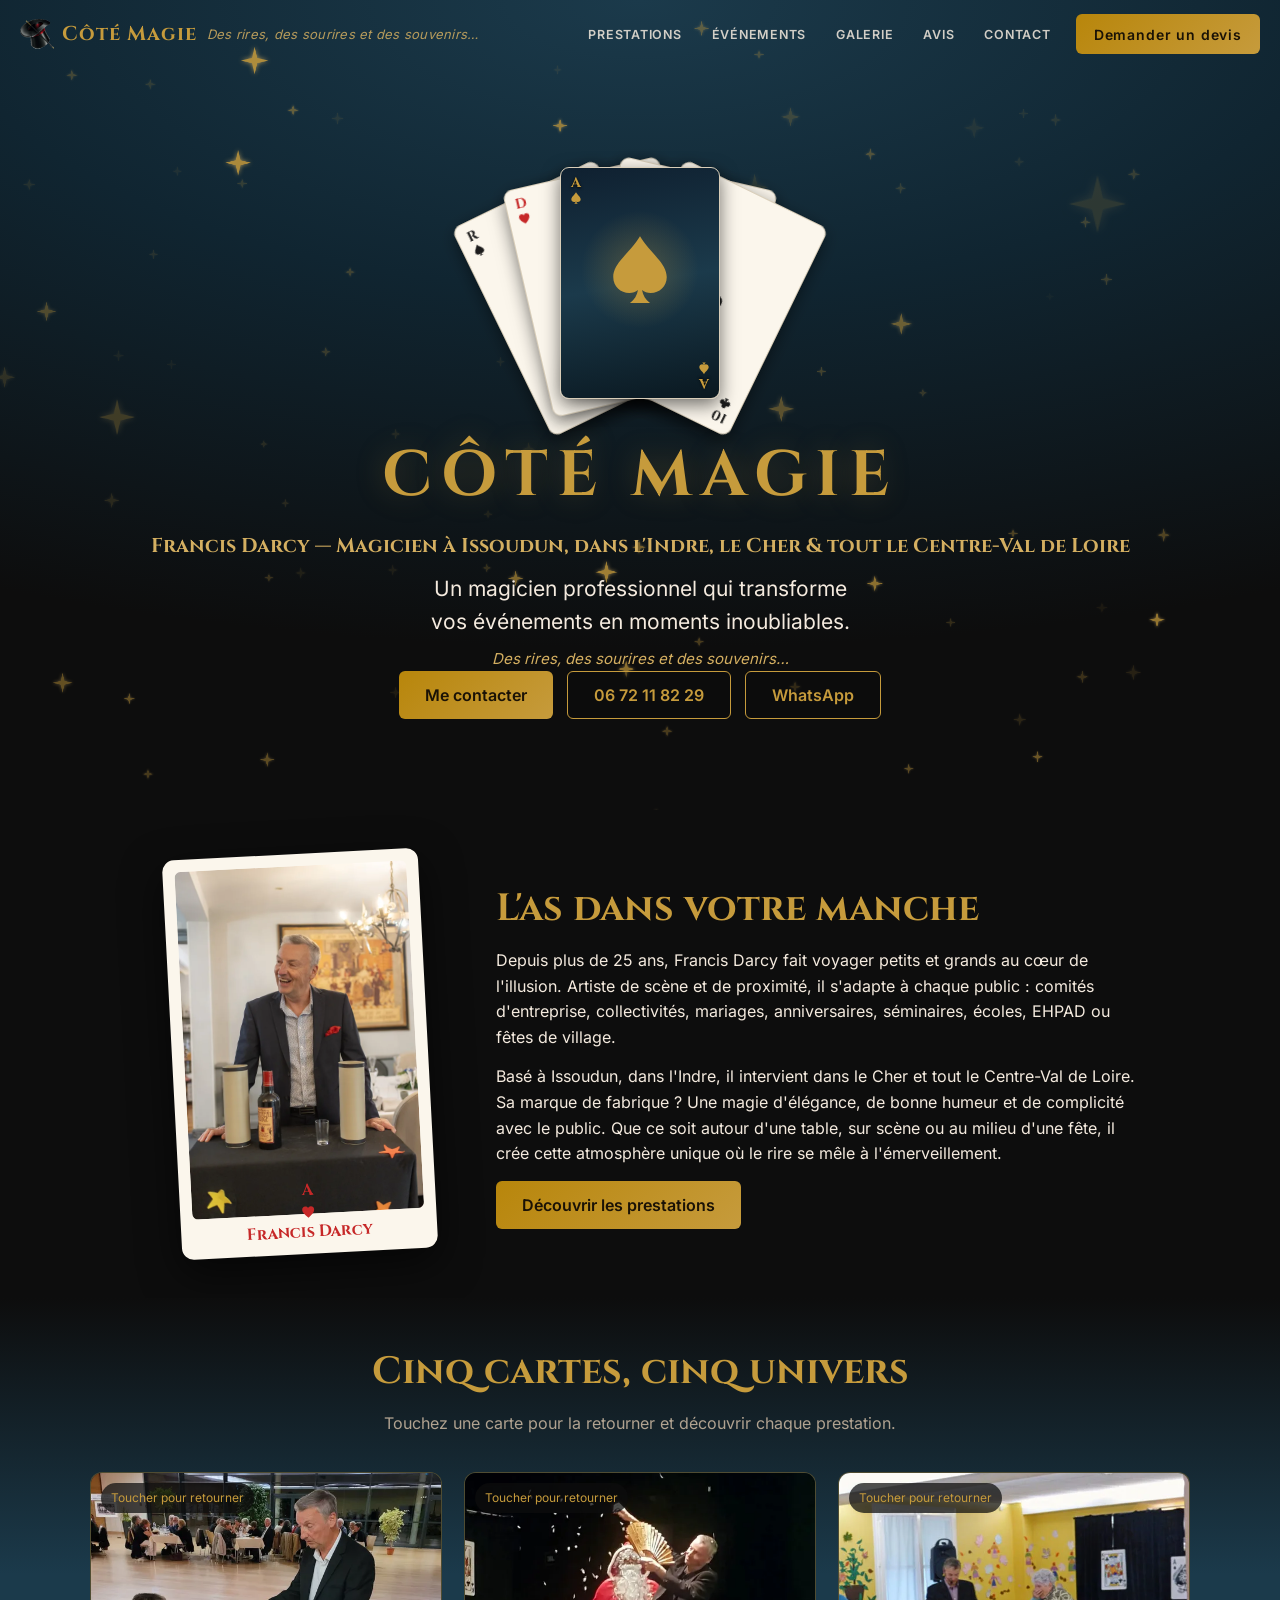
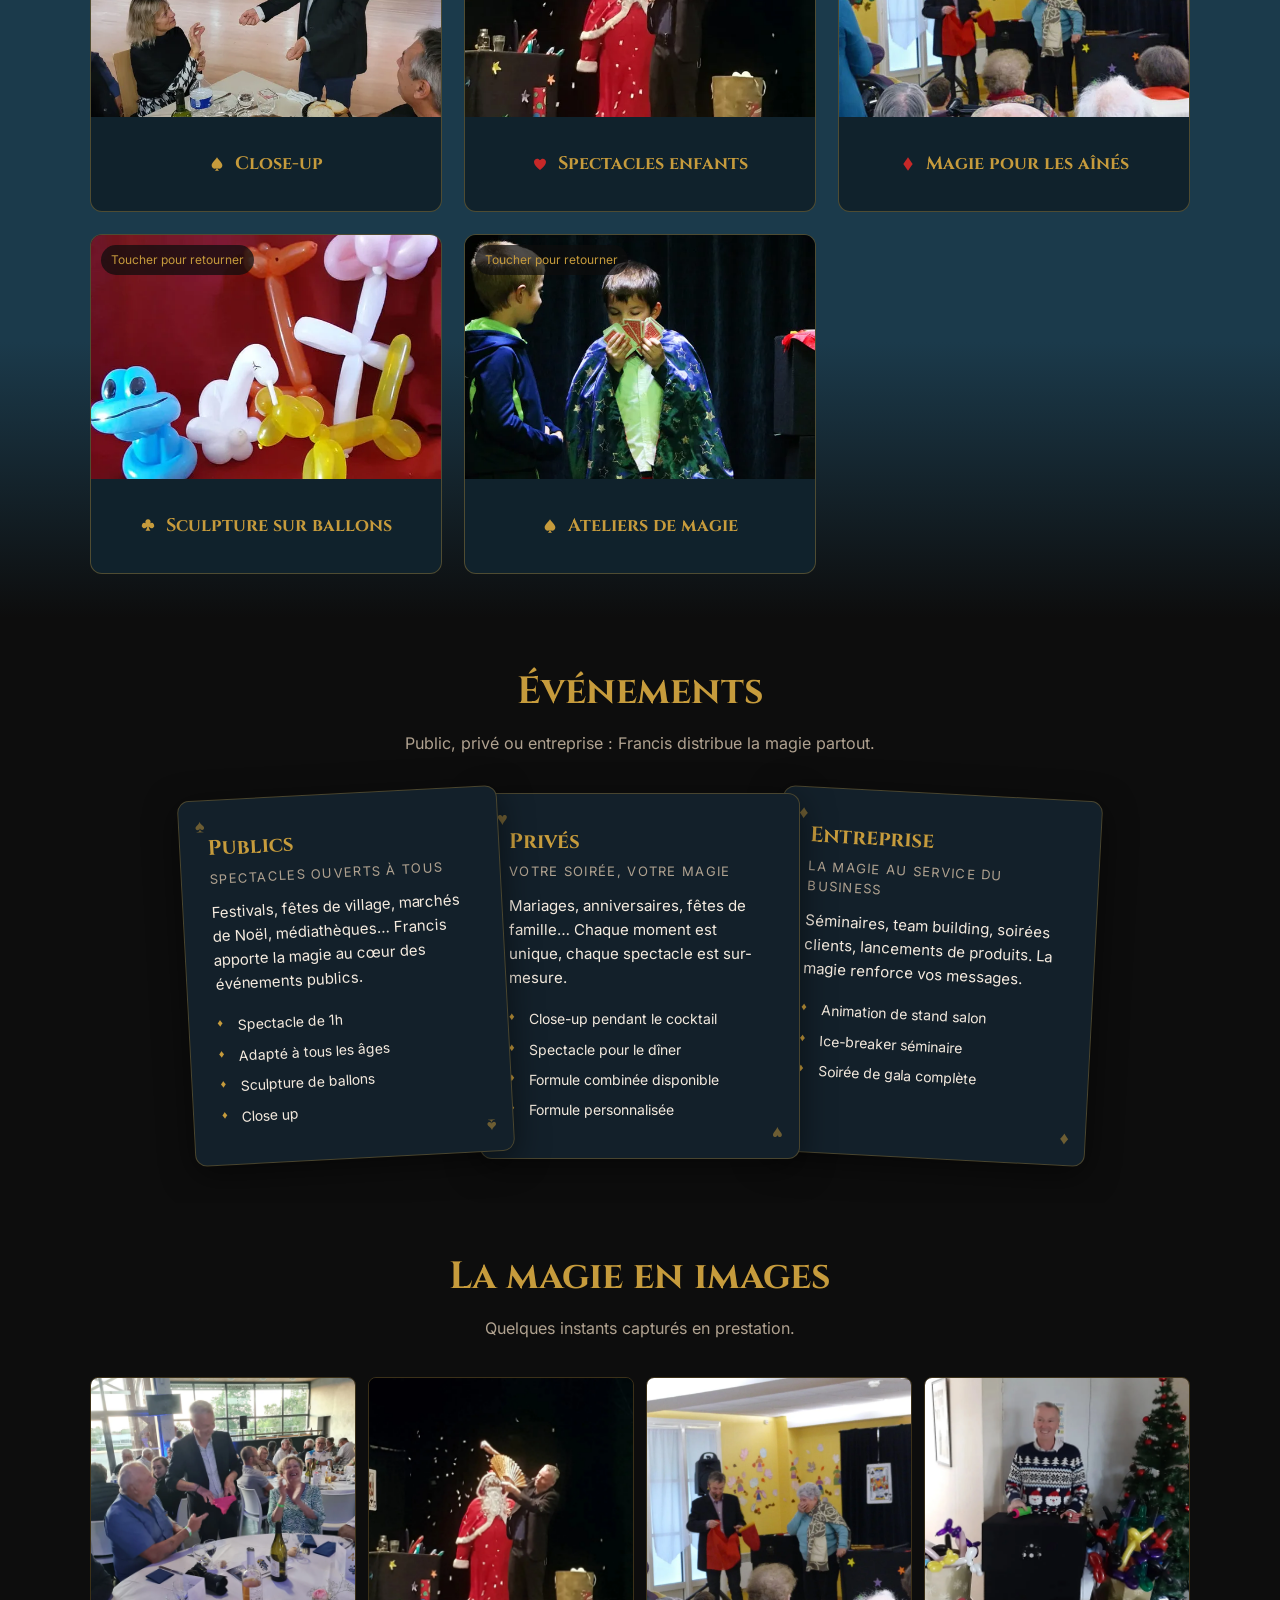
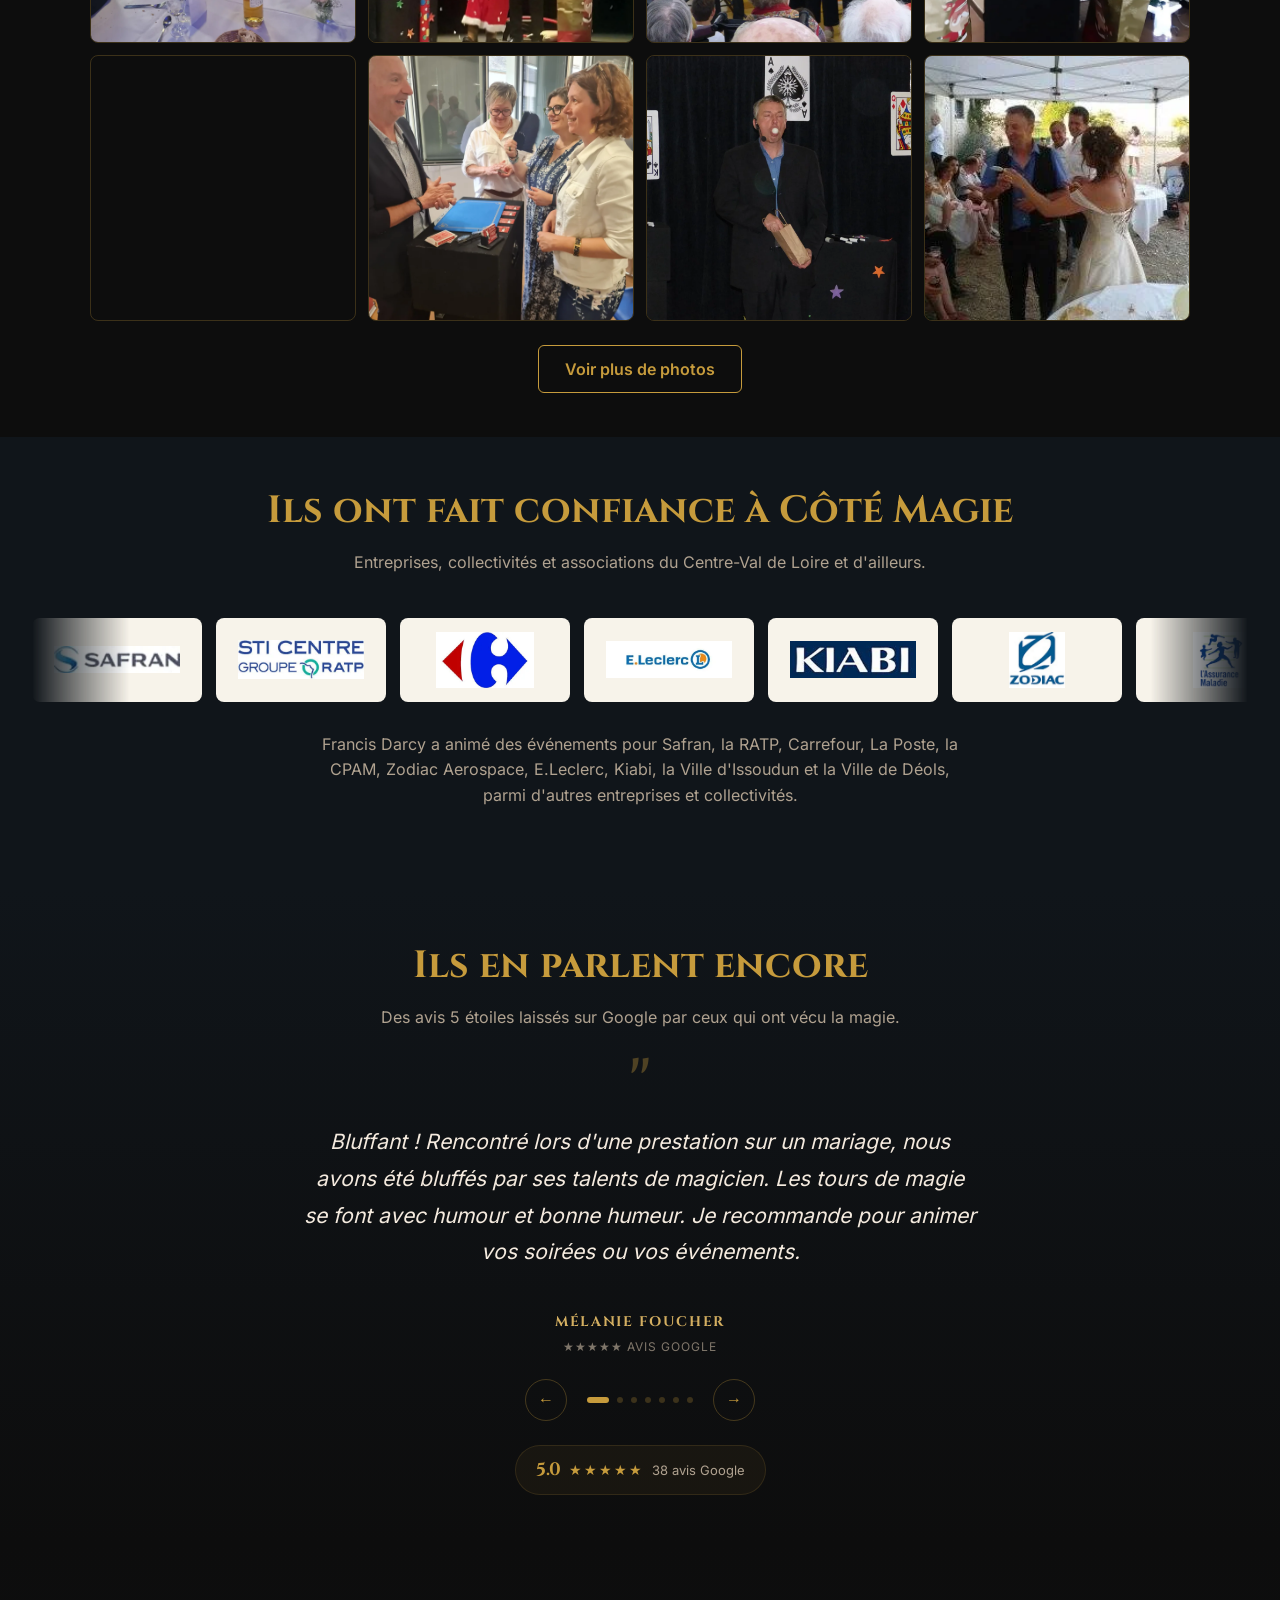
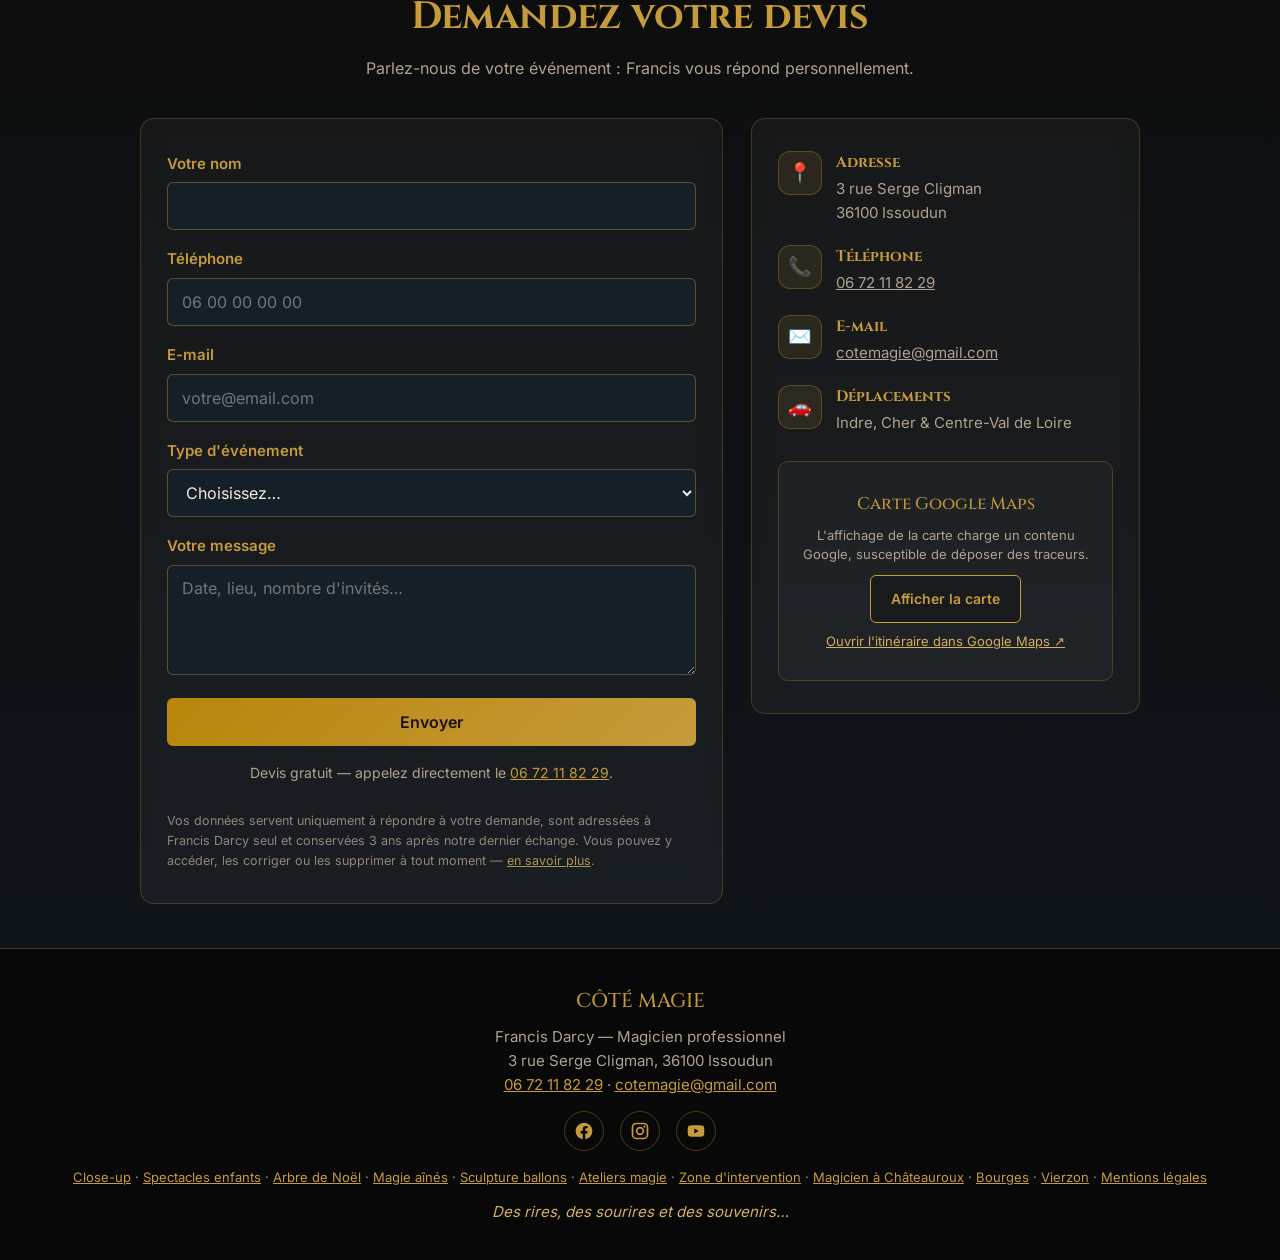
==== commit 103cb5b9: "feat: pages Magicien à Bourges et à Vierzon + maillage Absent du top 10 sur « magicien Bourges » ; l" ====
--- a/index.html
+++ b/index.html
@@ -638,7 +638,7 @@
   <a href="https://www.instagram.com/cote.magie/" target="_blank" rel="noopener" aria-label="Instagram"><svg viewBox="0 0 24 24"><path d="M7.8 2h8.4A5.8 5.8 0 0 1 22 7.8v8.4a5.8 5.8 0 0 1-5.8 5.8H7.8A5.8 5.8 0 0 1 2 16.2V7.8A5.8 5.8 0 0 1 7.8 2Zm-.2 2A3.6 3.6 0 0 0 4 7.6v8.8A3.6 3.6 0 0 0 7.6 20h8.8a3.6 3.6 0 0 0 3.6-3.6V7.6A3.6 3.6 0 0 0 16.4 4H7.6Zm9.65 1.5a1.25 1.25 0 1 1 0 2.5 1.25 1.25 0 0 1 0-2.5ZM12 7a5 5 0 1 1 0 10 5 5 0 0 1 0-10Zm0 2a3 3 0 1 0 0 6 3 3 0 0 0 0-6Z"/></svg></a>
   <a href="https://www.youtube.com/@francisdarcycotemagie2561" target="_blank" rel="noopener" aria-label="YouTube"><svg viewBox="0 0 24 24"><path d="M21.58 7.19a2.51 2.51 0 0 0-1.77-1.77C18.25 5 12 5 12 5s-6.25 0-7.81.42A2.51 2.51 0 0 0 2.42 7.19 26.4 26.4 0 0 0 2 12a26.4 26.4 0 0 0 .42 4.81 2.51 2.51 0 0 0 1.77 1.77C5.75 19 12 19 12 19s6.25 0 7.81-.42a2.51 2.51 0 0 0 1.77-1.77A26.4 26.4 0 0 0 22 12a26.4 26.4 0 0 0-.42-4.81ZM10 15V9l5.2 3L10 15Z"/></svg></a>
  </div>
- <p style="margin-top:14px;font-size:13px;line-height:1.9"><a href="close-up">Close-up</a> &middot; <a href="spectacles-enfants">Spectacles enfants</a> &middot; <a href="arbre-de-noel">Arbre de Noël</a> &middot; <a href="magie-aines">Magie aînés</a> &middot; <a href="sculpture-ballons">Sculpture ballons</a> &middot; <a href="ateliers-magie">Ateliers magie</a> &middot; <a href="zone-intervention">Zone d'intervention</a> &middot; <a href="magicien-chateauroux">Magicien à Châteauroux</a> &middot; <a href="mentions-legales">Mentions légales</a></p>
+ <p style="margin-top:14px;font-size:13px;line-height:1.9"><a href="close-up">Close-up</a> &middot; <a href="spectacles-enfants">Spectacles enfants</a> &middot; <a href="arbre-de-noel">Arbre de Noël</a> &middot; <a href="magie-aines">Magie aînés</a> &middot; <a href="sculpture-ballons">Sculpture ballons</a> &middot; <a href="ateliers-magie">Ateliers magie</a> &middot; <a href="zone-intervention">Zone d'intervention</a> &middot; <a href="magicien-chateauroux">Magicien à Châteauroux</a> &middot; <a href="magicien-bourges">Bourges</a> &middot; <a href="magicien-vierzon">Vierzon</a> &middot; <a href="mentions-legales">Mentions légales</a></p>
  <p class="sign">Des rires, des sourires et des souvenirs…</p>
 </footer>
 
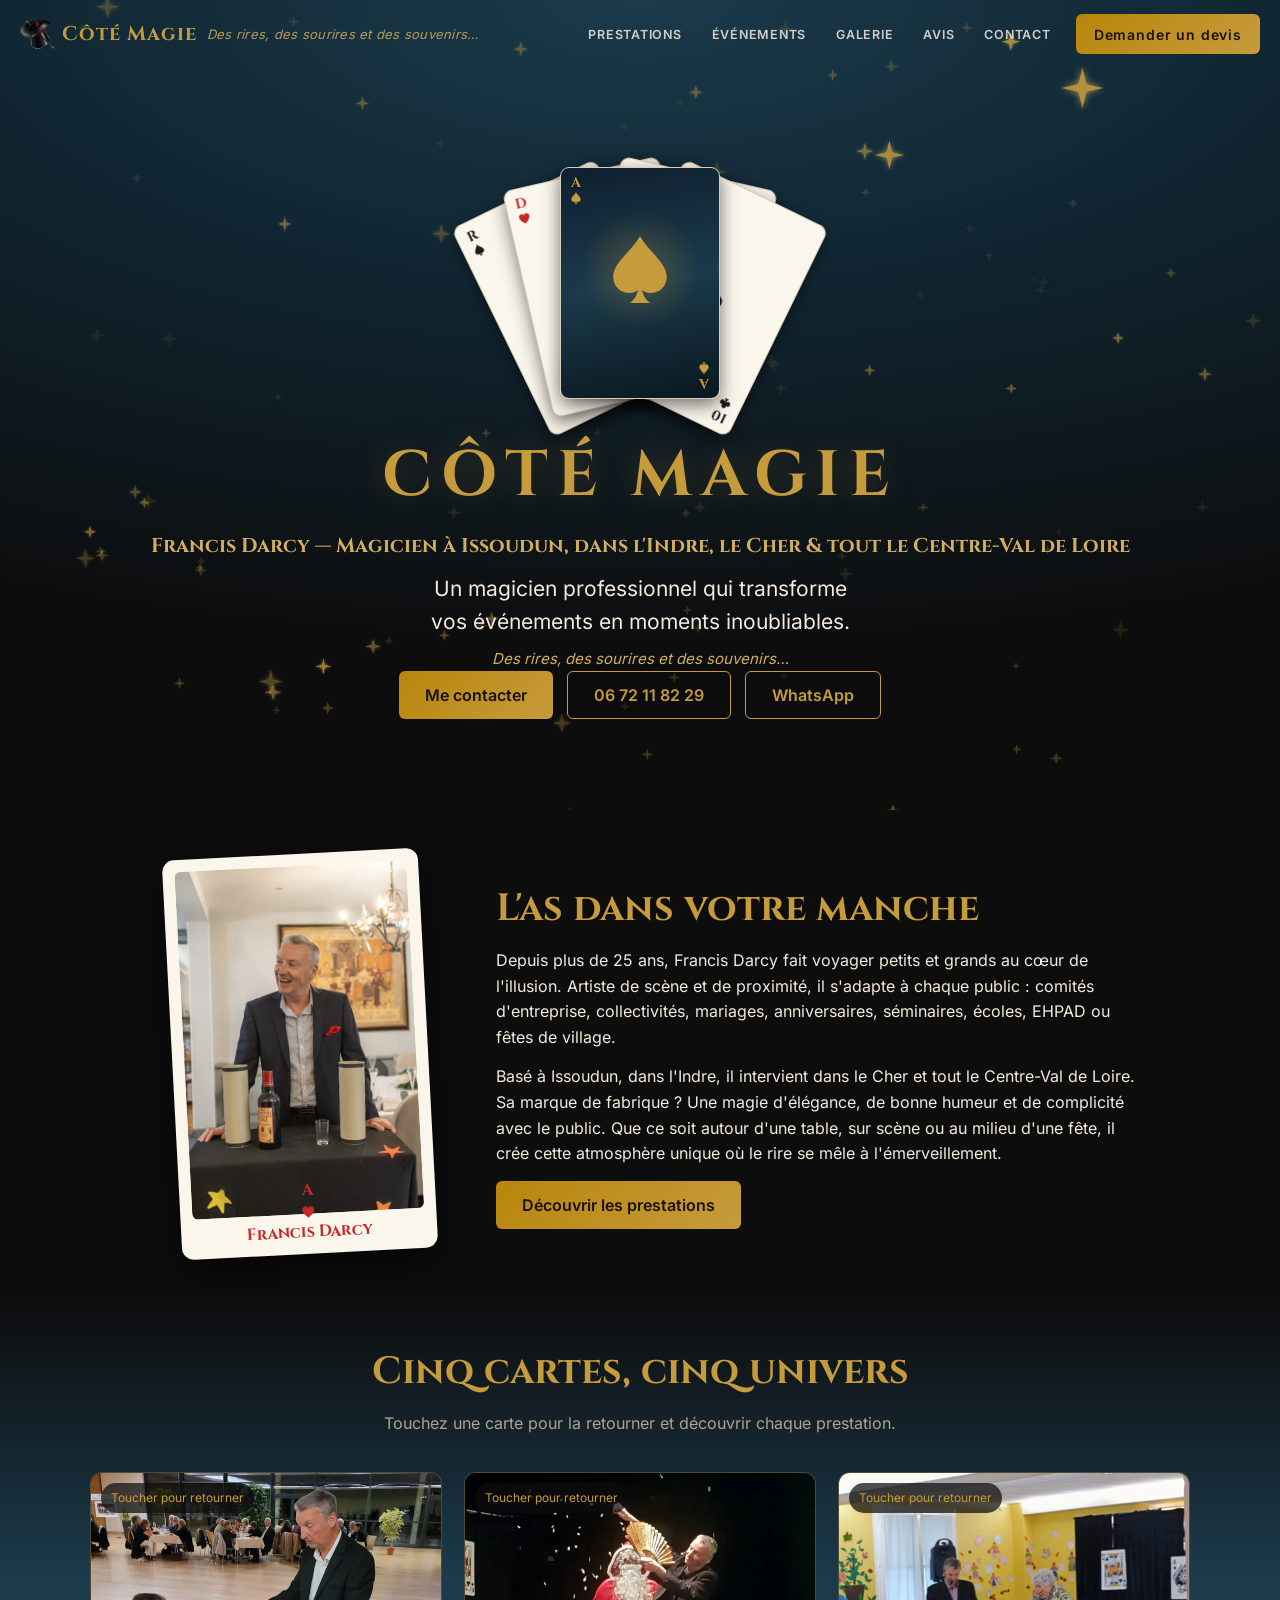
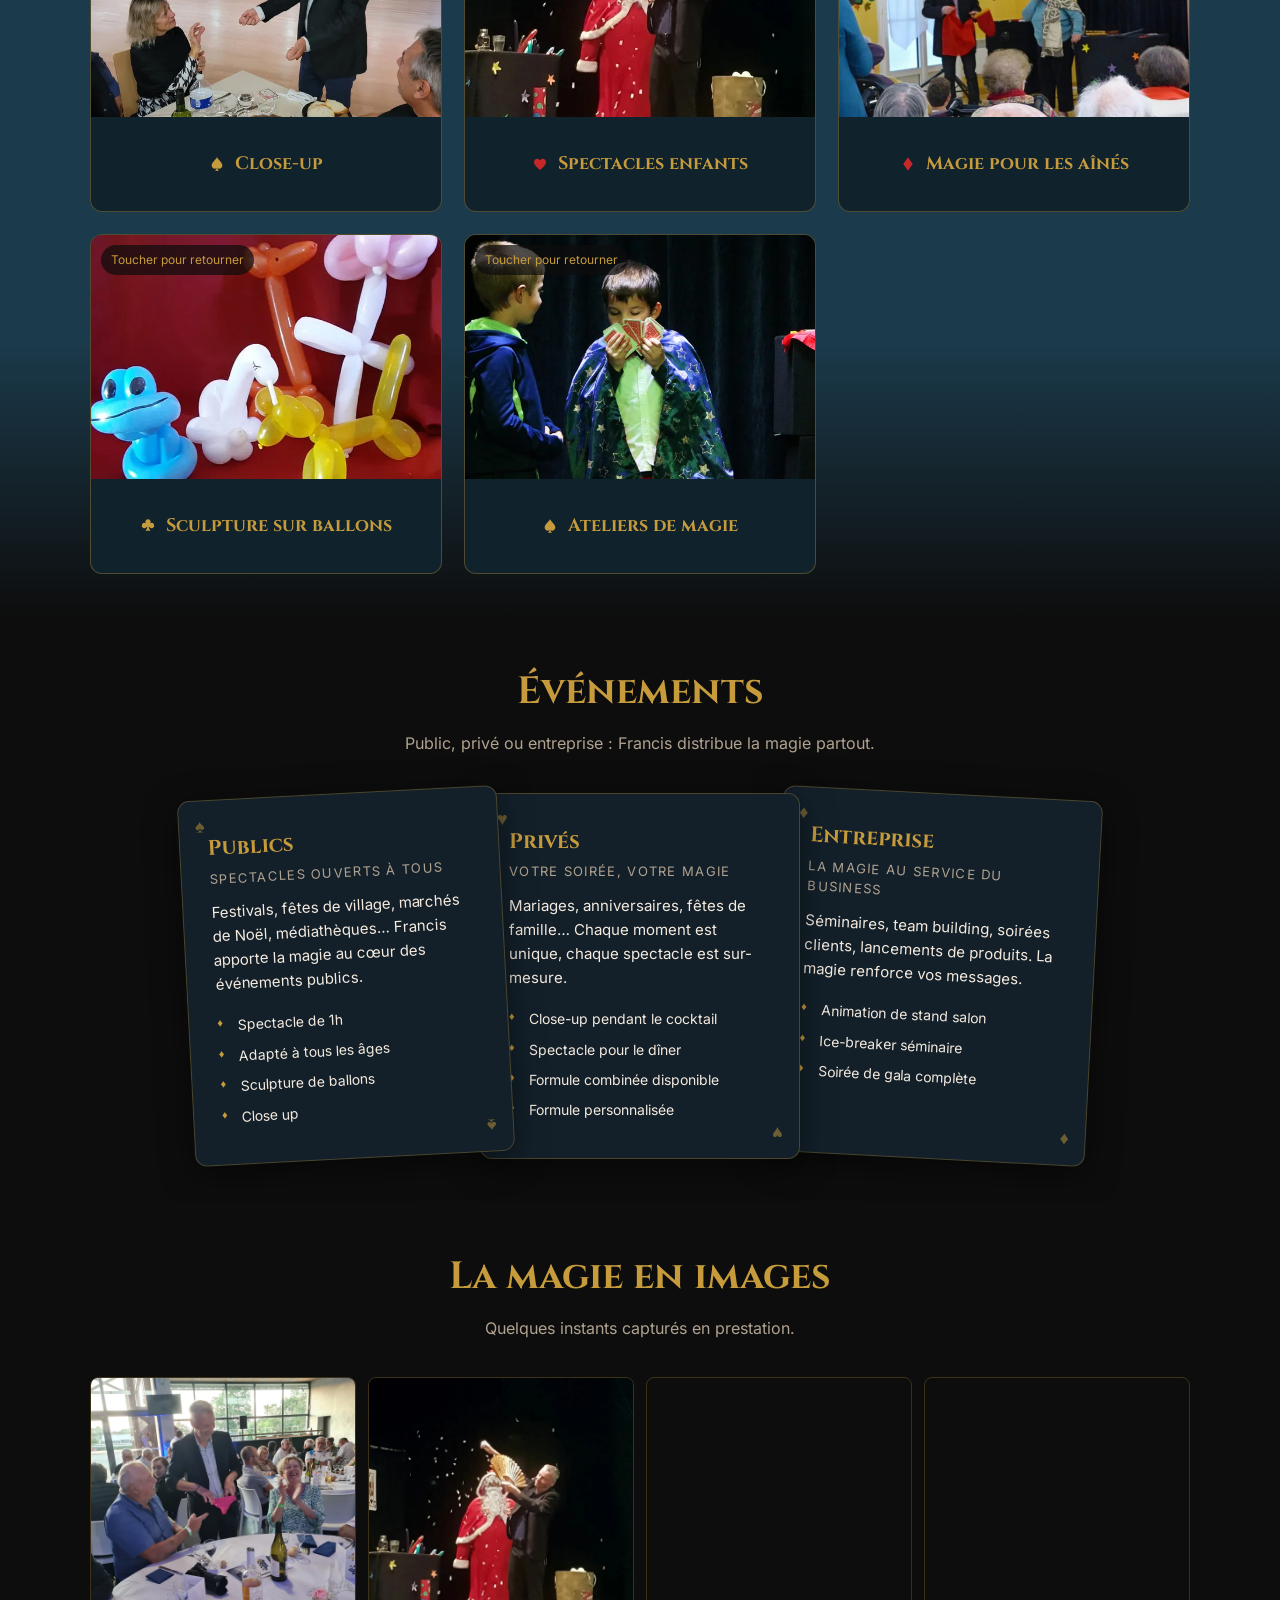
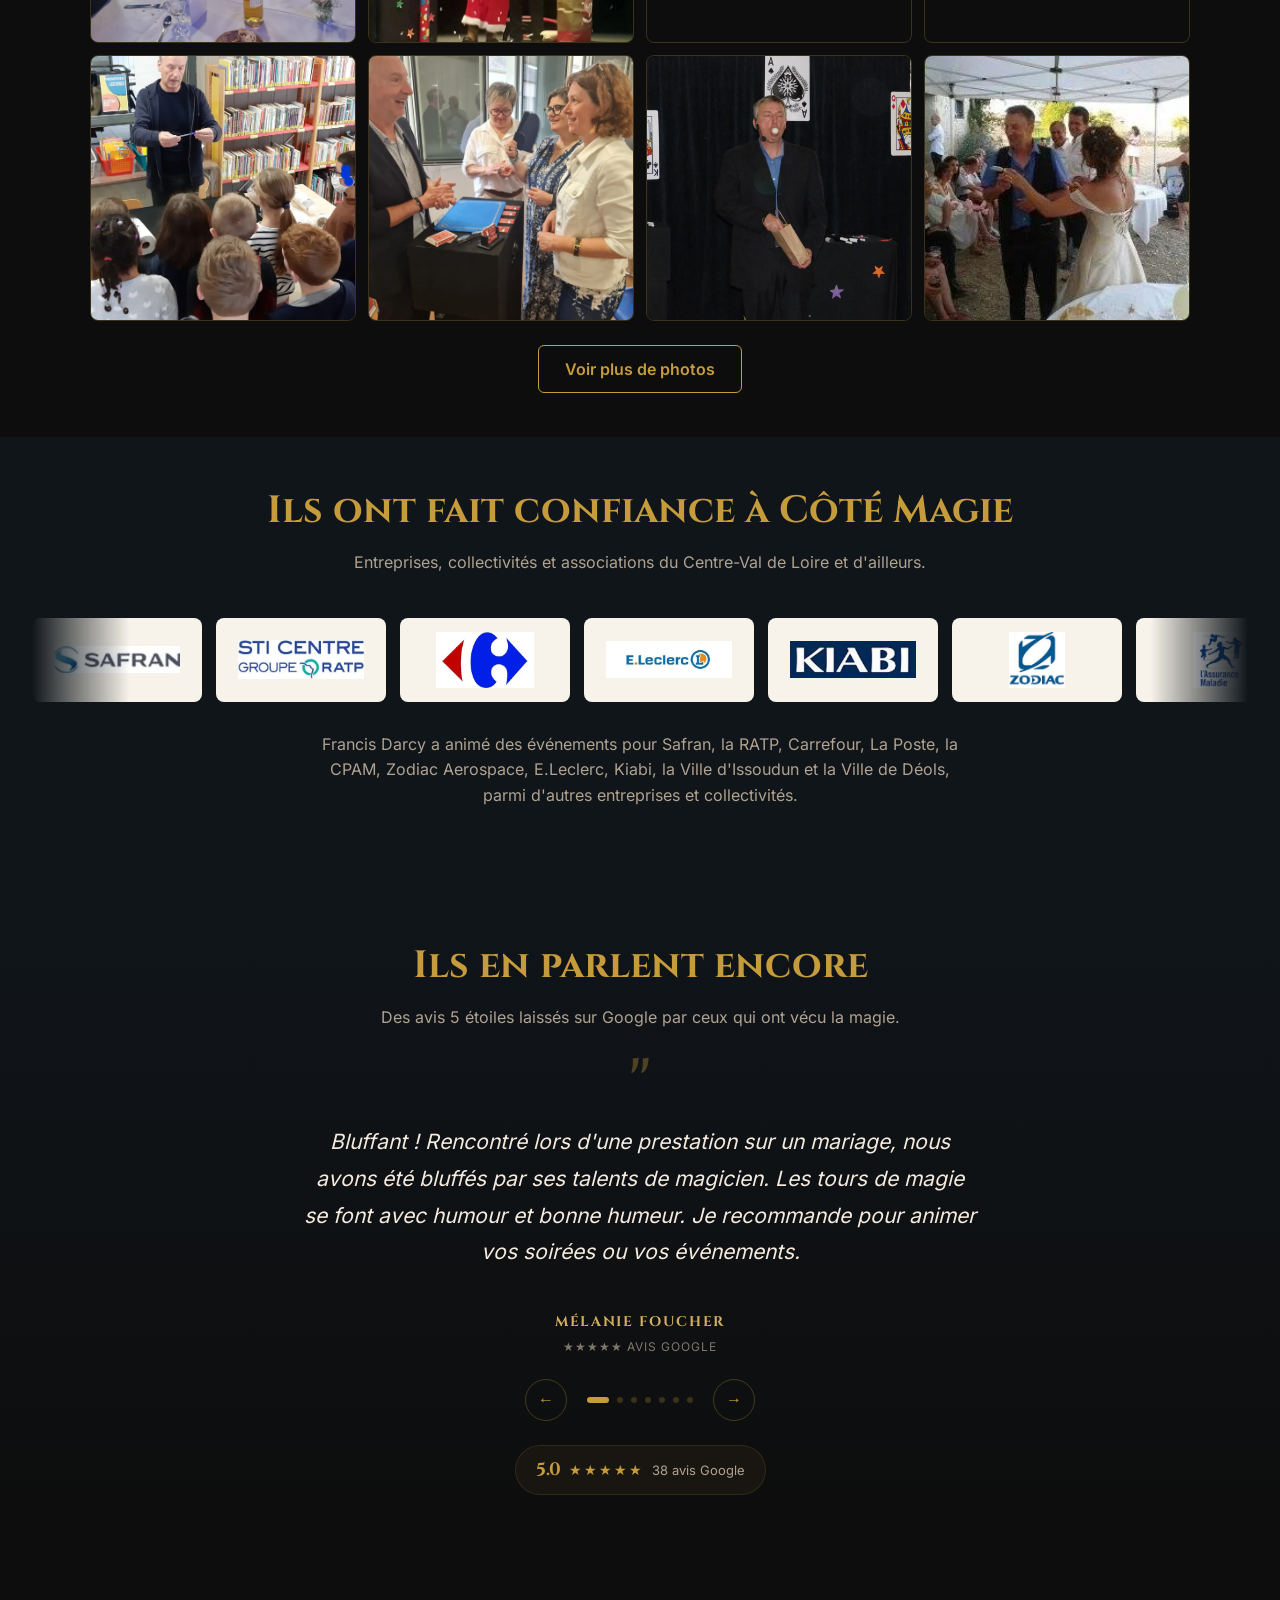
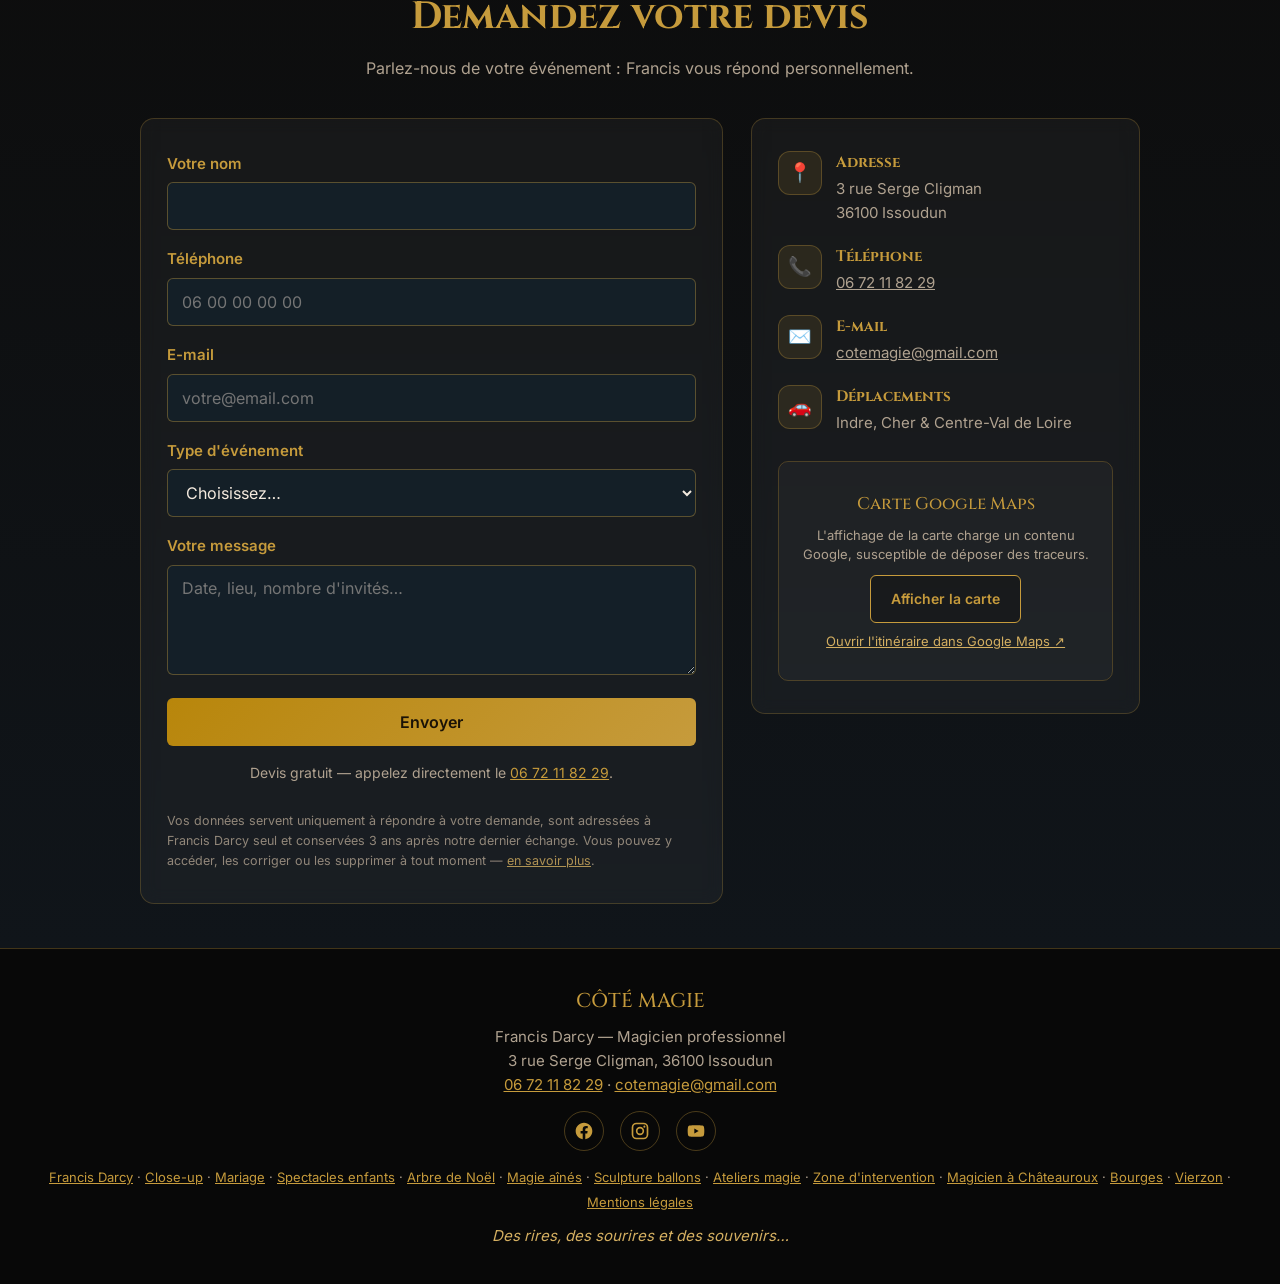
==== commit 2f8a04cf: "feat: pages Francis Darcy (parcours + presse) et Mariage Presse vérifiée : La Nouvelle République (2" ====
--- a/index.html
+++ b/index.html
@@ -638,7 +638,7 @@
   <a href="https://www.instagram.com/cote.magie/" target="_blank" rel="noopener" aria-label="Instagram"><svg viewBox="0 0 24 24"><path d="M7.8 2h8.4A5.8 5.8 0 0 1 22 7.8v8.4a5.8 5.8 0 0 1-5.8 5.8H7.8A5.8 5.8 0 0 1 2 16.2V7.8A5.8 5.8 0 0 1 7.8 2Zm-.2 2A3.6 3.6 0 0 0 4 7.6v8.8A3.6 3.6 0 0 0 7.6 20h8.8a3.6 3.6 0 0 0 3.6-3.6V7.6A3.6 3.6 0 0 0 16.4 4H7.6Zm9.65 1.5a1.25 1.25 0 1 1 0 2.5 1.25 1.25 0 0 1 0-2.5ZM12 7a5 5 0 1 1 0 10 5 5 0 0 1 0-10Zm0 2a3 3 0 1 0 0 6 3 3 0 0 0 0-6Z"/></svg></a>
   <a href="https://www.youtube.com/@francisdarcycotemagie2561" target="_blank" rel="noopener" aria-label="YouTube"><svg viewBox="0 0 24 24"><path d="M21.58 7.19a2.51 2.51 0 0 0-1.77-1.77C18.25 5 12 5 12 5s-6.25 0-7.81.42A2.51 2.51 0 0 0 2.42 7.19 26.4 26.4 0 0 0 2 12a26.4 26.4 0 0 0 .42 4.81 2.51 2.51 0 0 0 1.77 1.77C5.75 19 12 19 12 19s6.25 0 7.81-.42a2.51 2.51 0 0 0 1.77-1.77A26.4 26.4 0 0 0 22 12a26.4 26.4 0 0 0-.42-4.81ZM10 15V9l5.2 3L10 15Z"/></svg></a>
  </div>
- <p style="margin-top:14px;font-size:13px;line-height:1.9"><a href="close-up">Close-up</a> &middot; <a href="spectacles-enfants">Spectacles enfants</a> &middot; <a href="arbre-de-noel">Arbre de Noël</a> &middot; <a href="magie-aines">Magie aînés</a> &middot; <a href="sculpture-ballons">Sculpture ballons</a> &middot; <a href="ateliers-magie">Ateliers magie</a> &middot; <a href="zone-intervention">Zone d'intervention</a> &middot; <a href="magicien-chateauroux">Magicien à Châteauroux</a> &middot; <a href="magicien-bourges">Bourges</a> &middot; <a href="magicien-vierzon">Vierzon</a> &middot; <a href="mentions-legales">Mentions légales</a></p>
+ <p style="margin-top:14px;font-size:13px;line-height:1.9"><a href="francis-darcy">Francis Darcy</a> &middot; <a href="close-up">Close-up</a> &middot; <a href="mariage">Mariage</a> &middot; <a href="spectacles-enfants">Spectacles enfants</a> &middot; <a href="arbre-de-noel">Arbre de Noël</a> &middot; <a href="magie-aines">Magie aînés</a> &middot; <a href="sculpture-ballons">Sculpture ballons</a> &middot; <a href="ateliers-magie">Ateliers magie</a> &middot; <a href="zone-intervention">Zone d'intervention</a> &middot; <a href="magicien-chateauroux">Magicien à Châteauroux</a> &middot; <a href="magicien-bourges">Bourges</a> &middot; <a href="magicien-vierzon">Vierzon</a> &middot; <a href="mentions-legales">Mentions légales</a></p>
  <p class="sign">Des rires, des sourires et des souvenirs…</p>
 </footer>
 
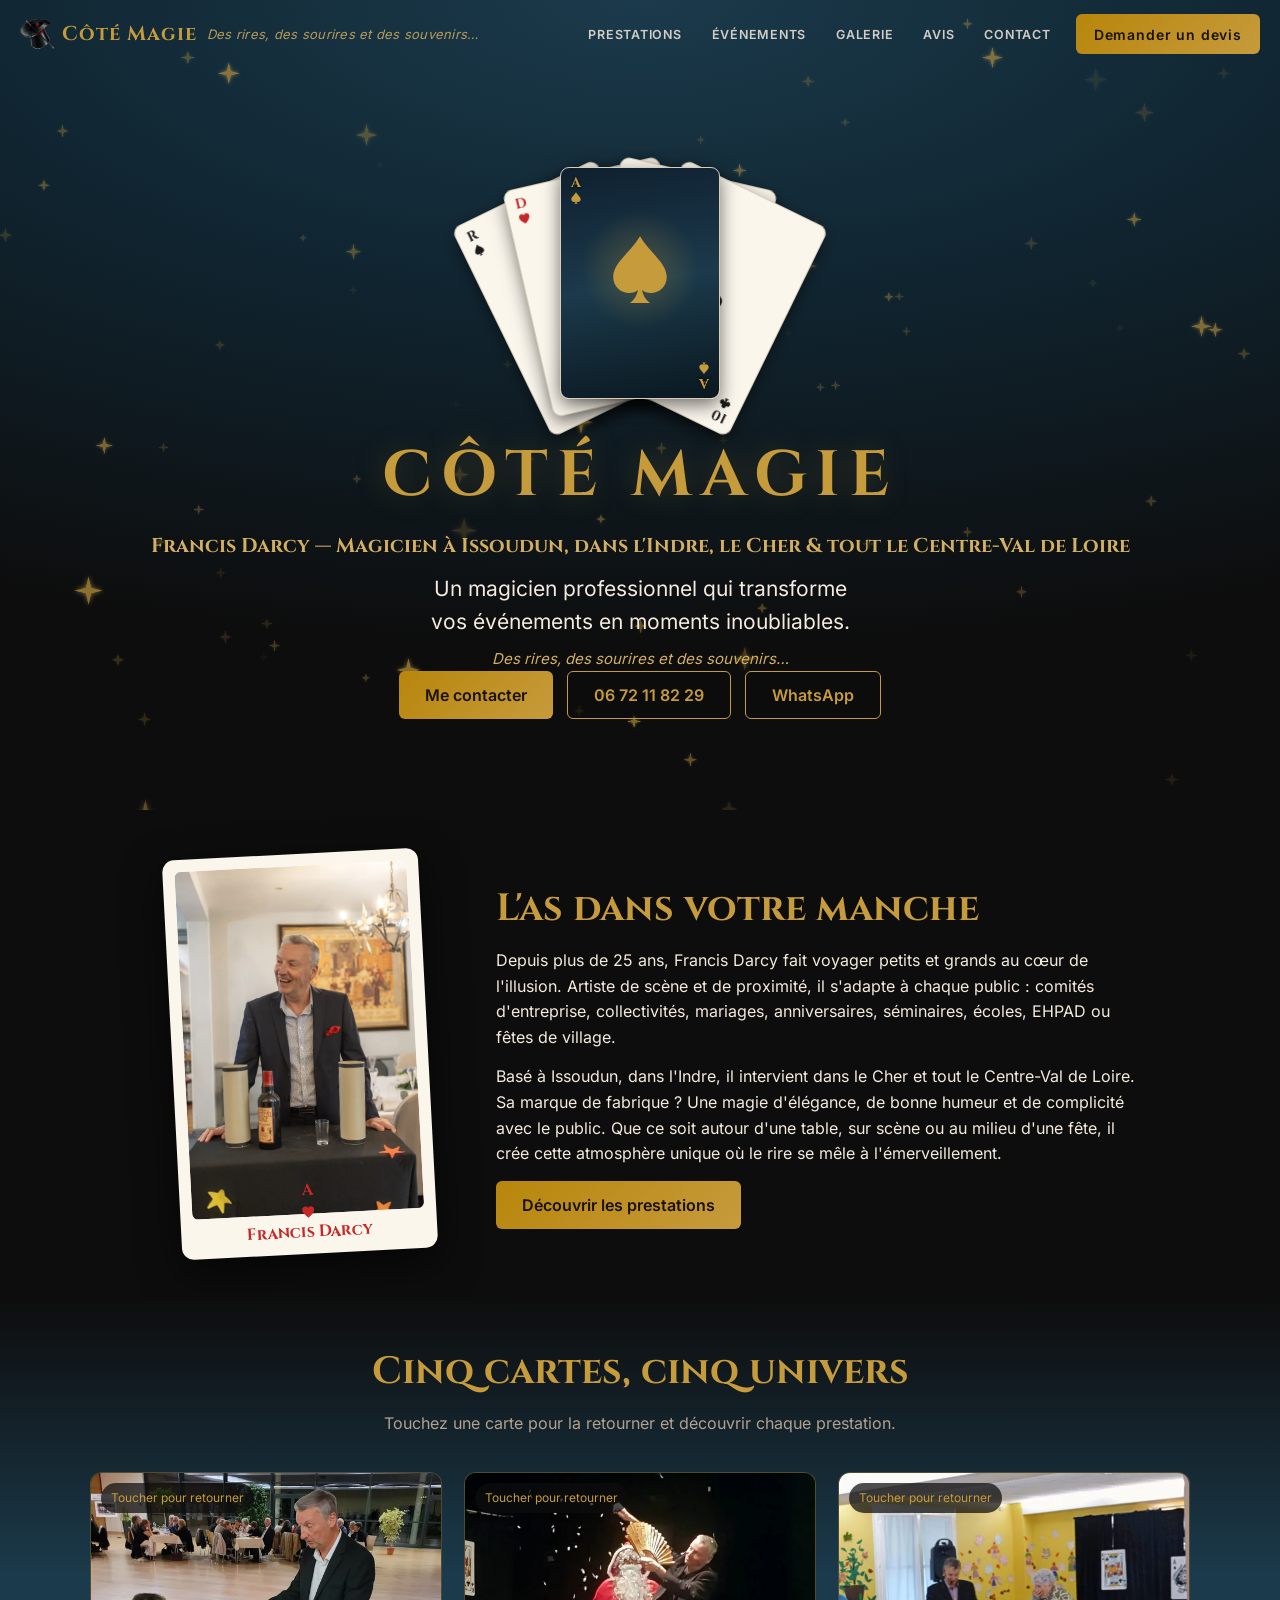
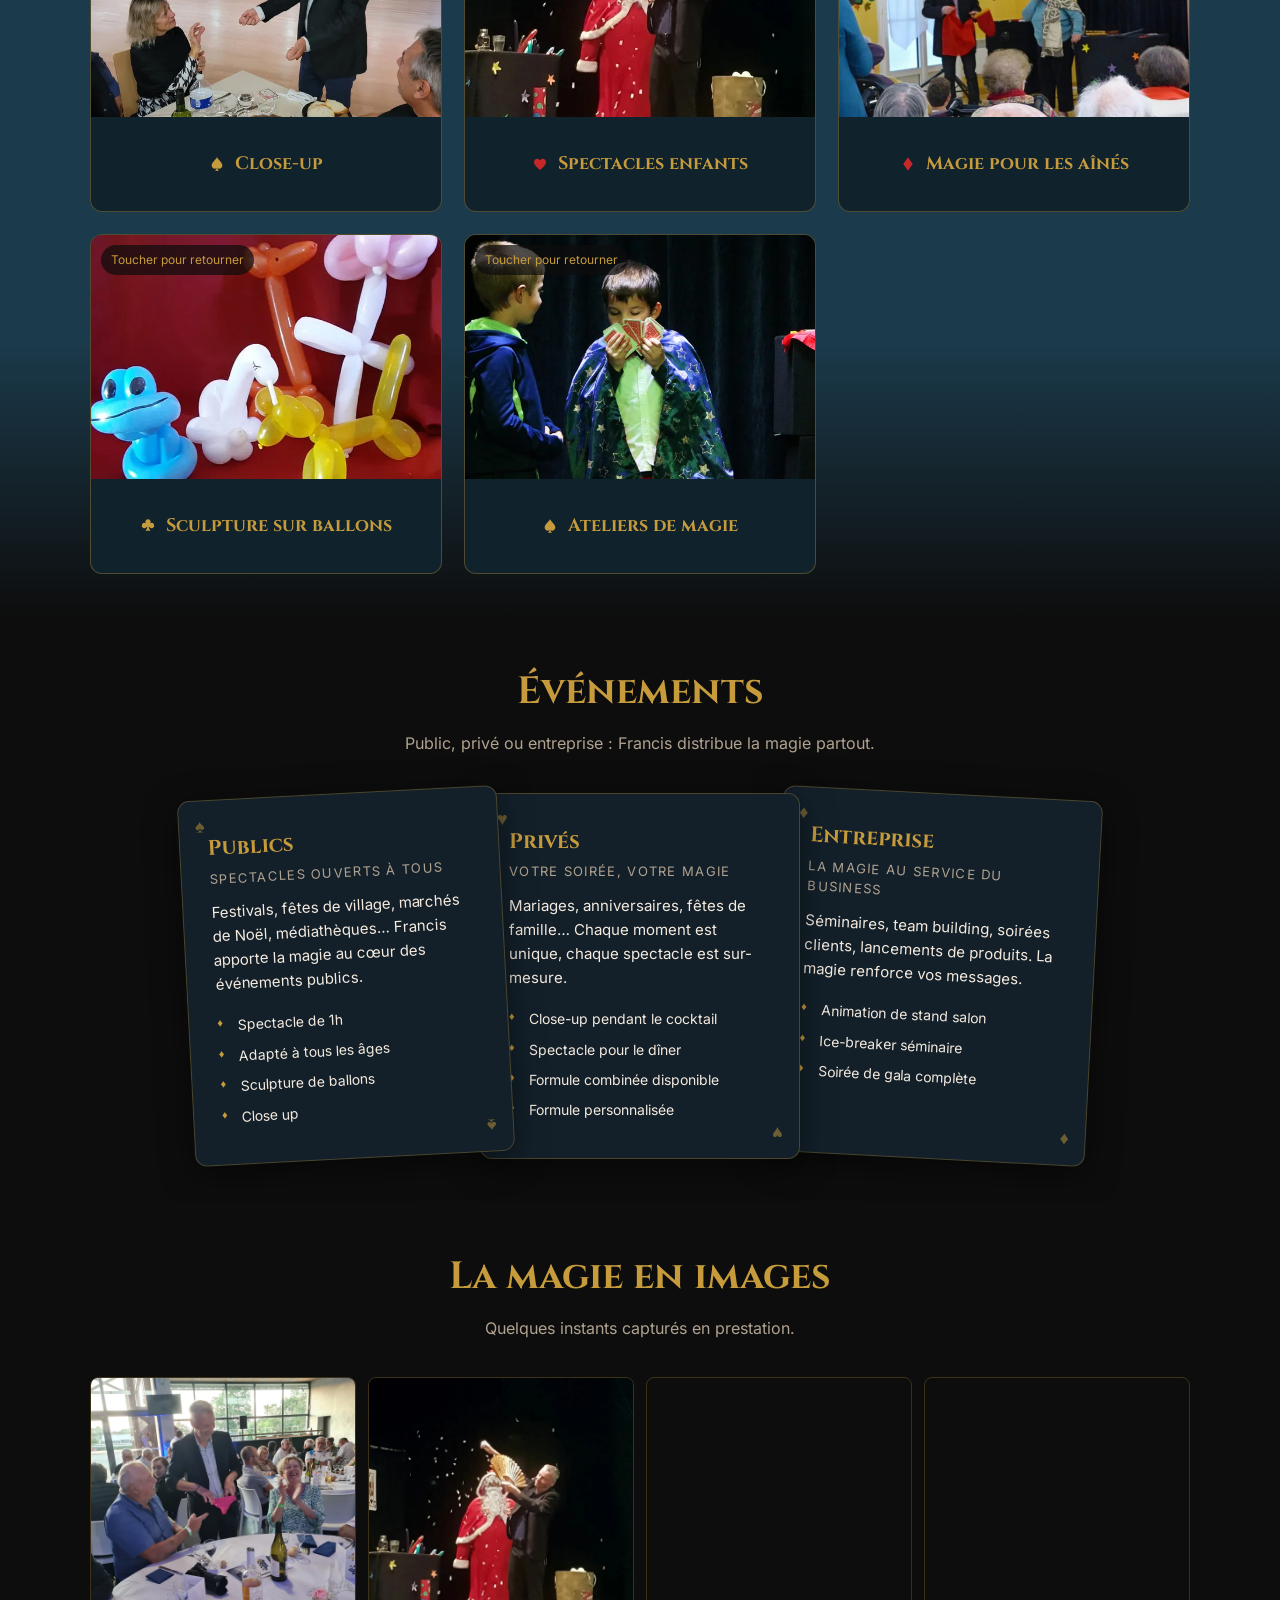
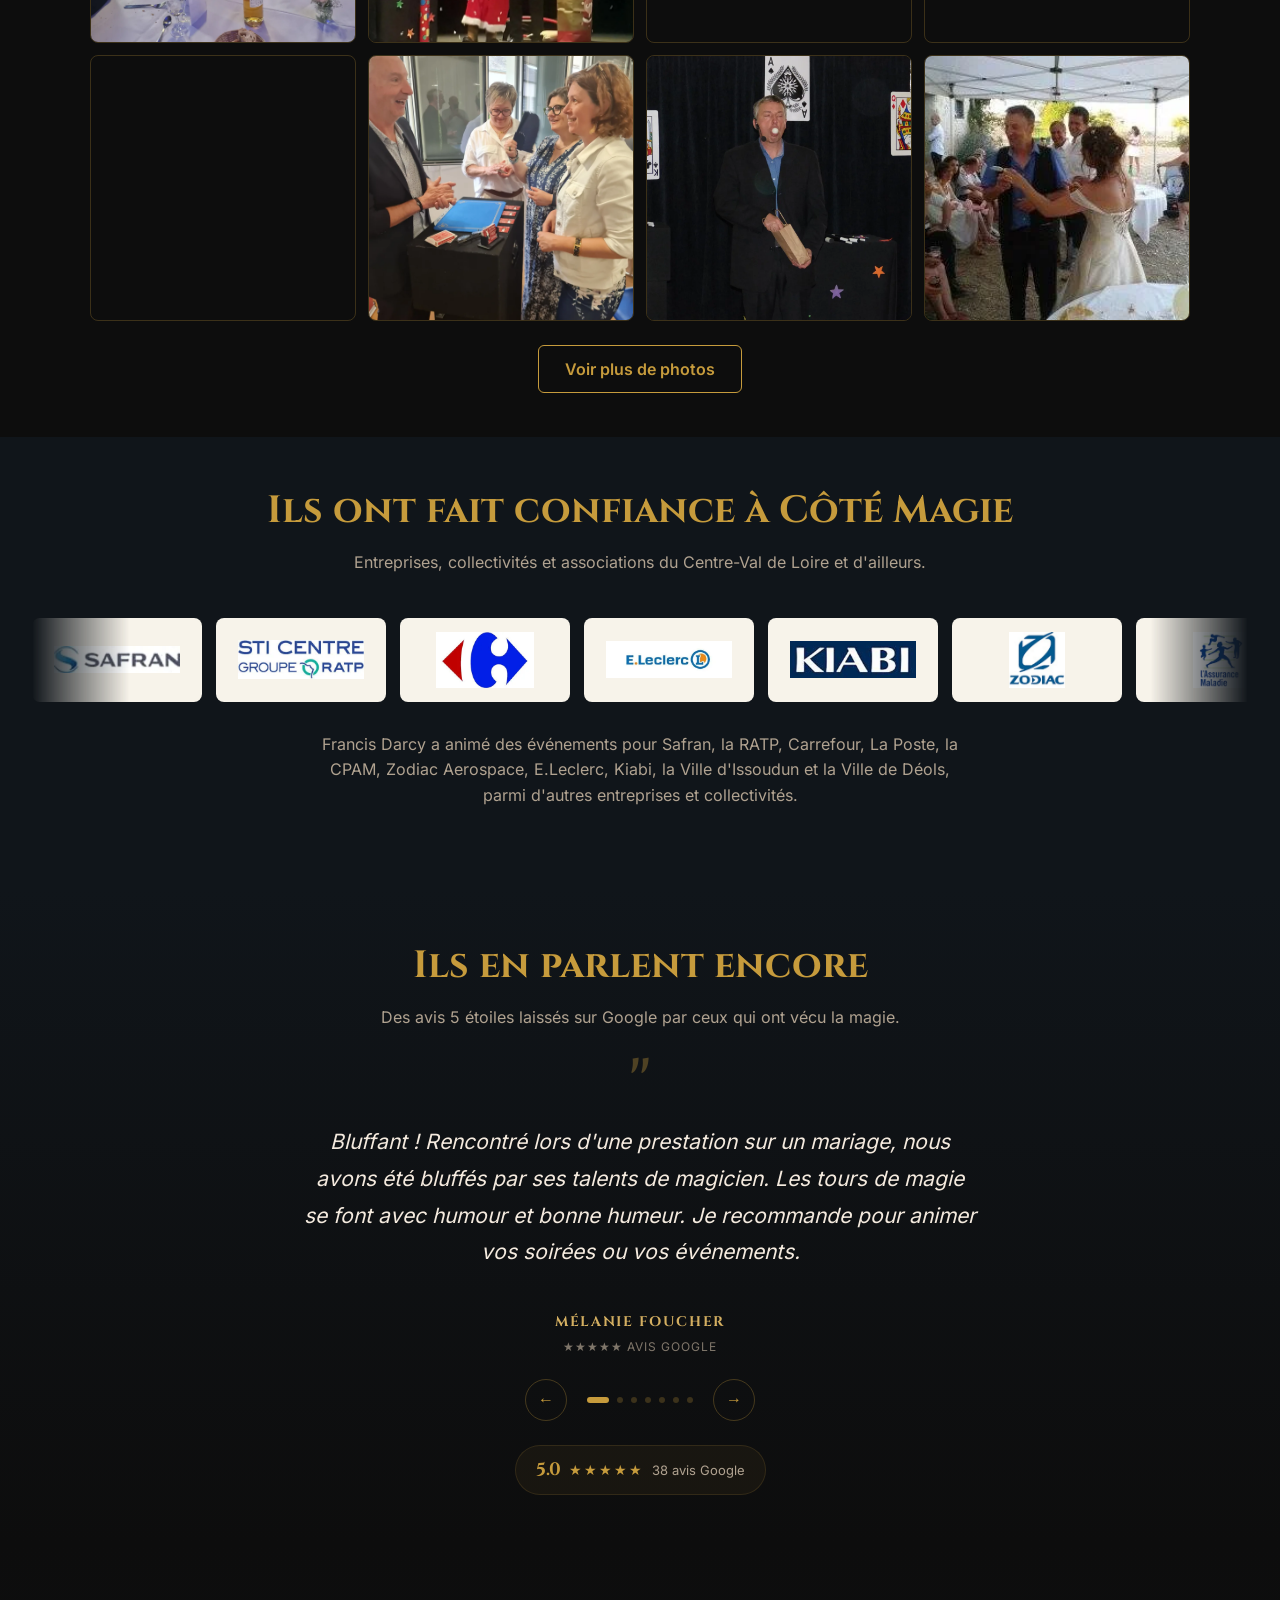
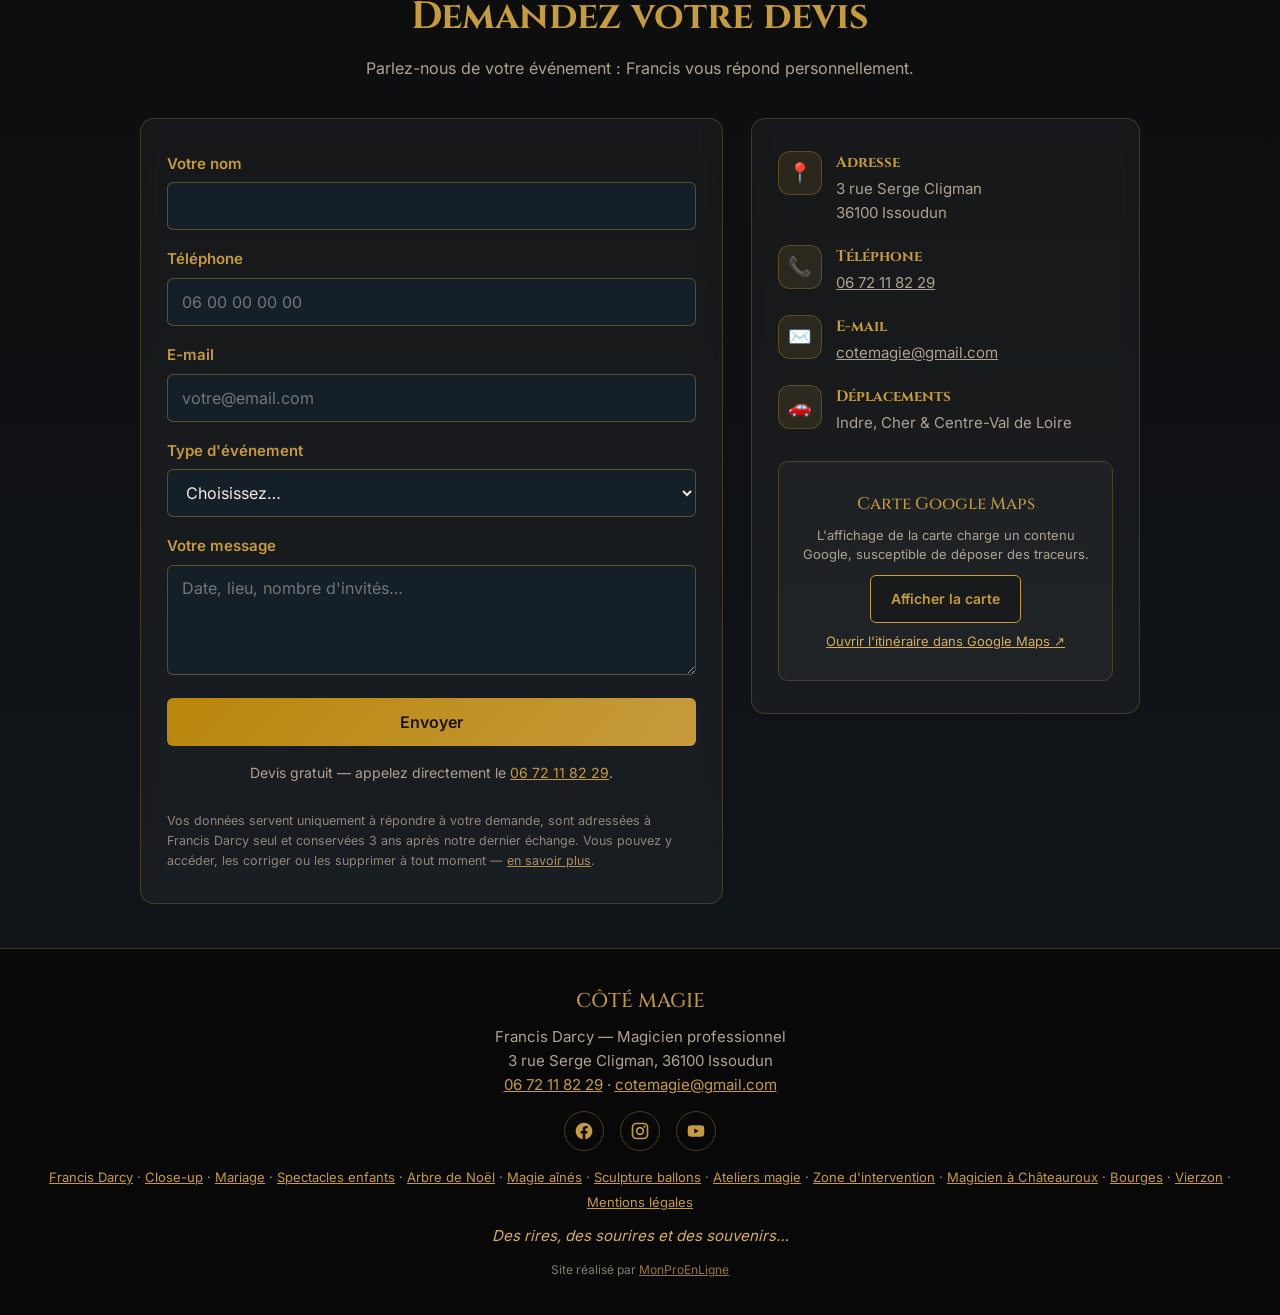
==== commit 283f904c: "Signature « Site réalisé par MonProEnLigne » en pied de page + conception dans les mentions légales " ====
--- a/index.html
+++ b/index.html
@@ -640,6 +640,7 @@
  </div>
  <p style="margin-top:14px;font-size:13px;line-height:1.9"><a href="francis-darcy">Francis Darcy</a> &middot; <a href="close-up">Close-up</a> &middot; <a href="mariage">Mariage</a> &middot; <a href="spectacles-enfants">Spectacles enfants</a> &middot; <a href="arbre-de-noel">Arbre de Noël</a> &middot; <a href="magie-aines">Magie aînés</a> &middot; <a href="sculpture-ballons">Sculpture ballons</a> &middot; <a href="ateliers-magie">Ateliers magie</a> &middot; <a href="zone-intervention">Zone d'intervention</a> &middot; <a href="magicien-chateauroux">Magicien à Châteauroux</a> &middot; <a href="magicien-bourges">Bourges</a> &middot; <a href="magicien-vierzon">Vierzon</a> &middot; <a href="mentions-legales">Mentions légales</a></p>
  <p class="sign">Des rires, des sourires et des souvenirs…</p>
+ <p style="margin-top:12px;font-size:12px;opacity:.75">Site réalisé par <a href="https://monproenligne.fr/">MonProEnLigne</a></p>
 </footer>
 
 <a class="fab" id="fab" href="tel:+33672118229" aria-label="Appeler Francis Darcy au 06 72 11 82 29">
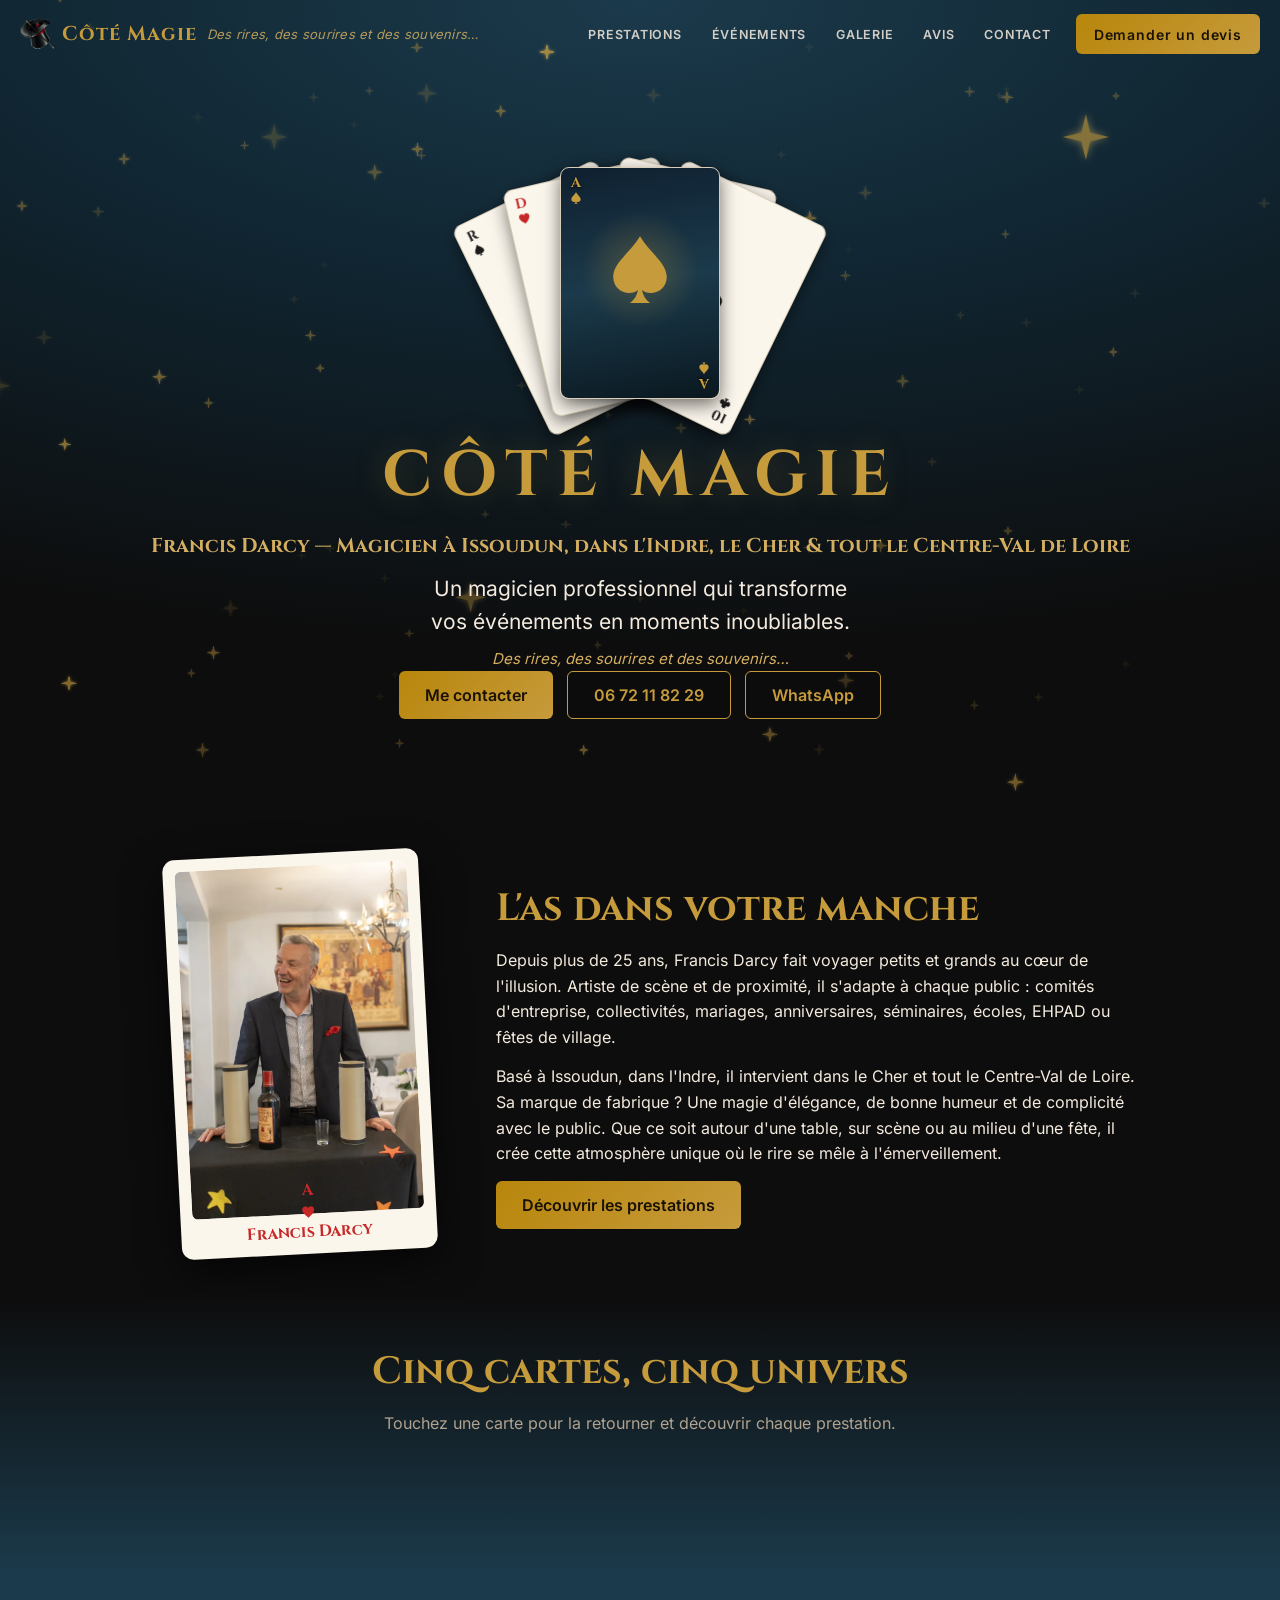
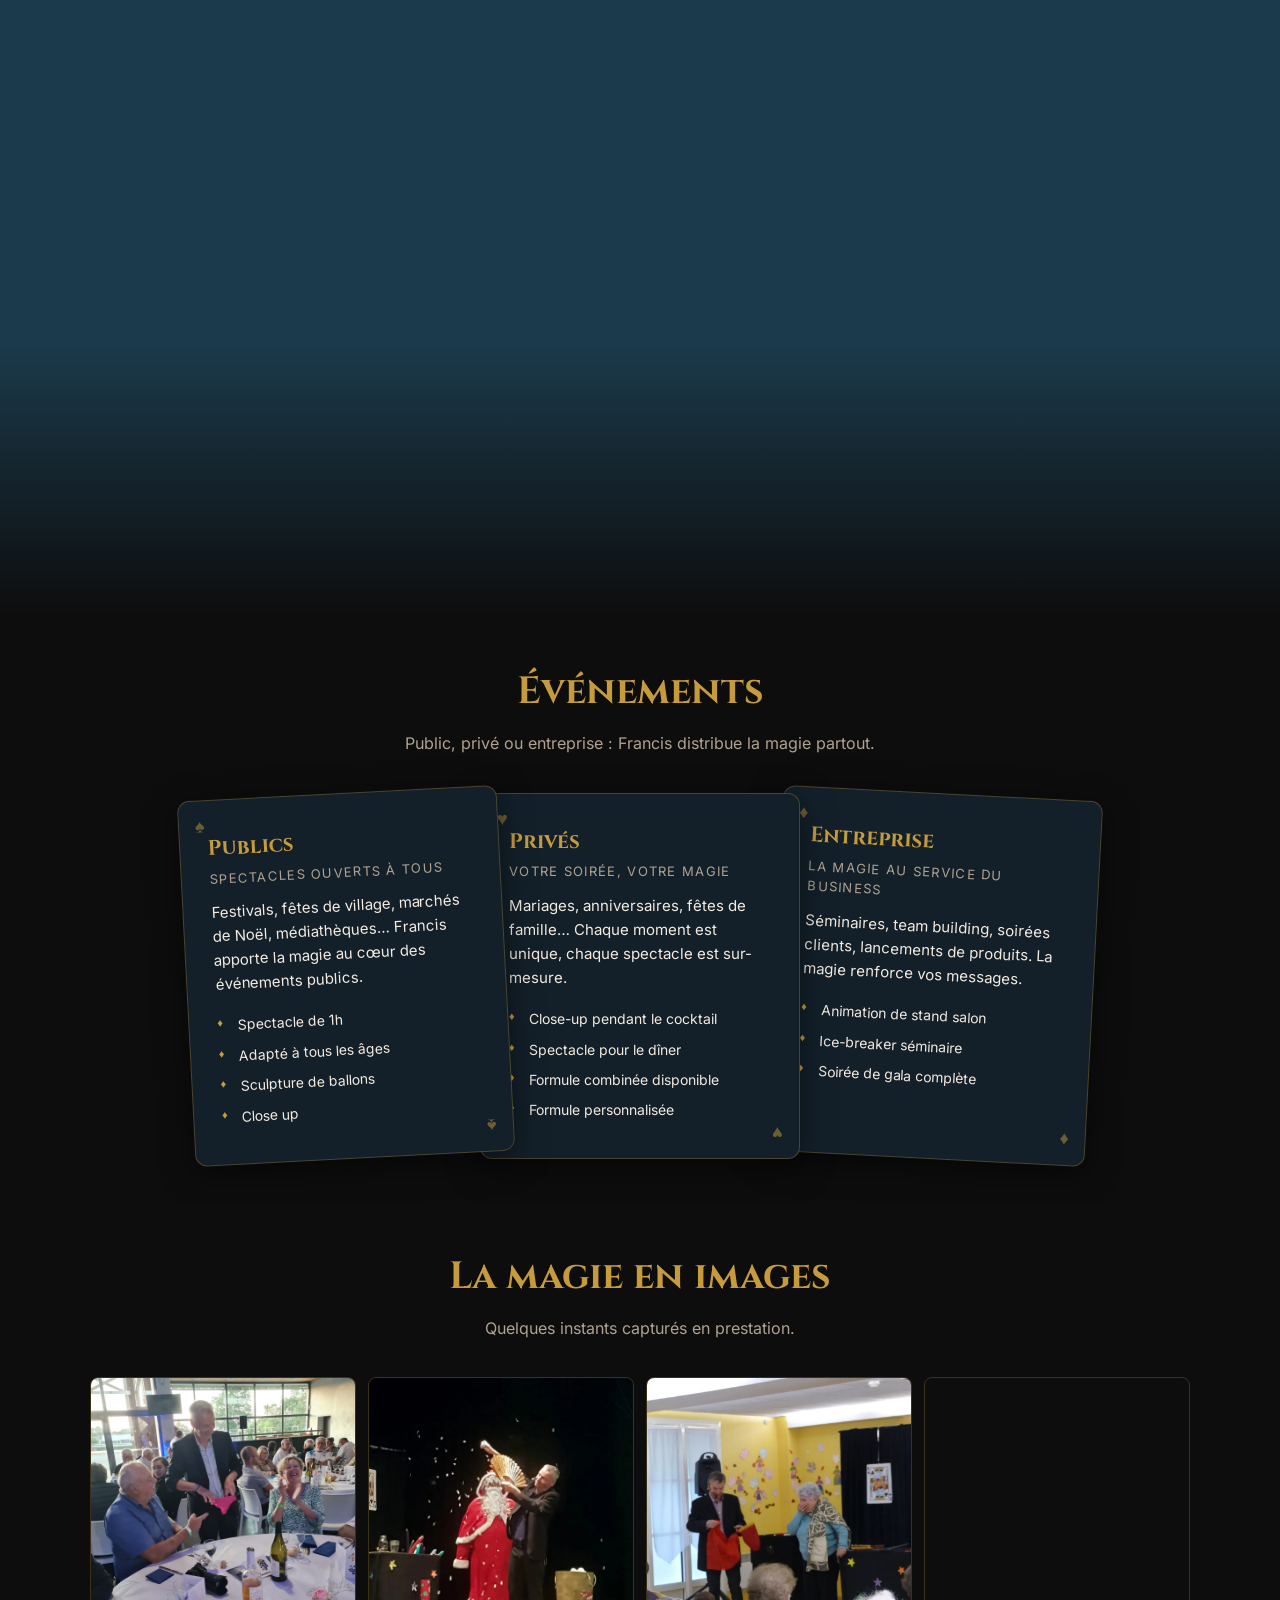
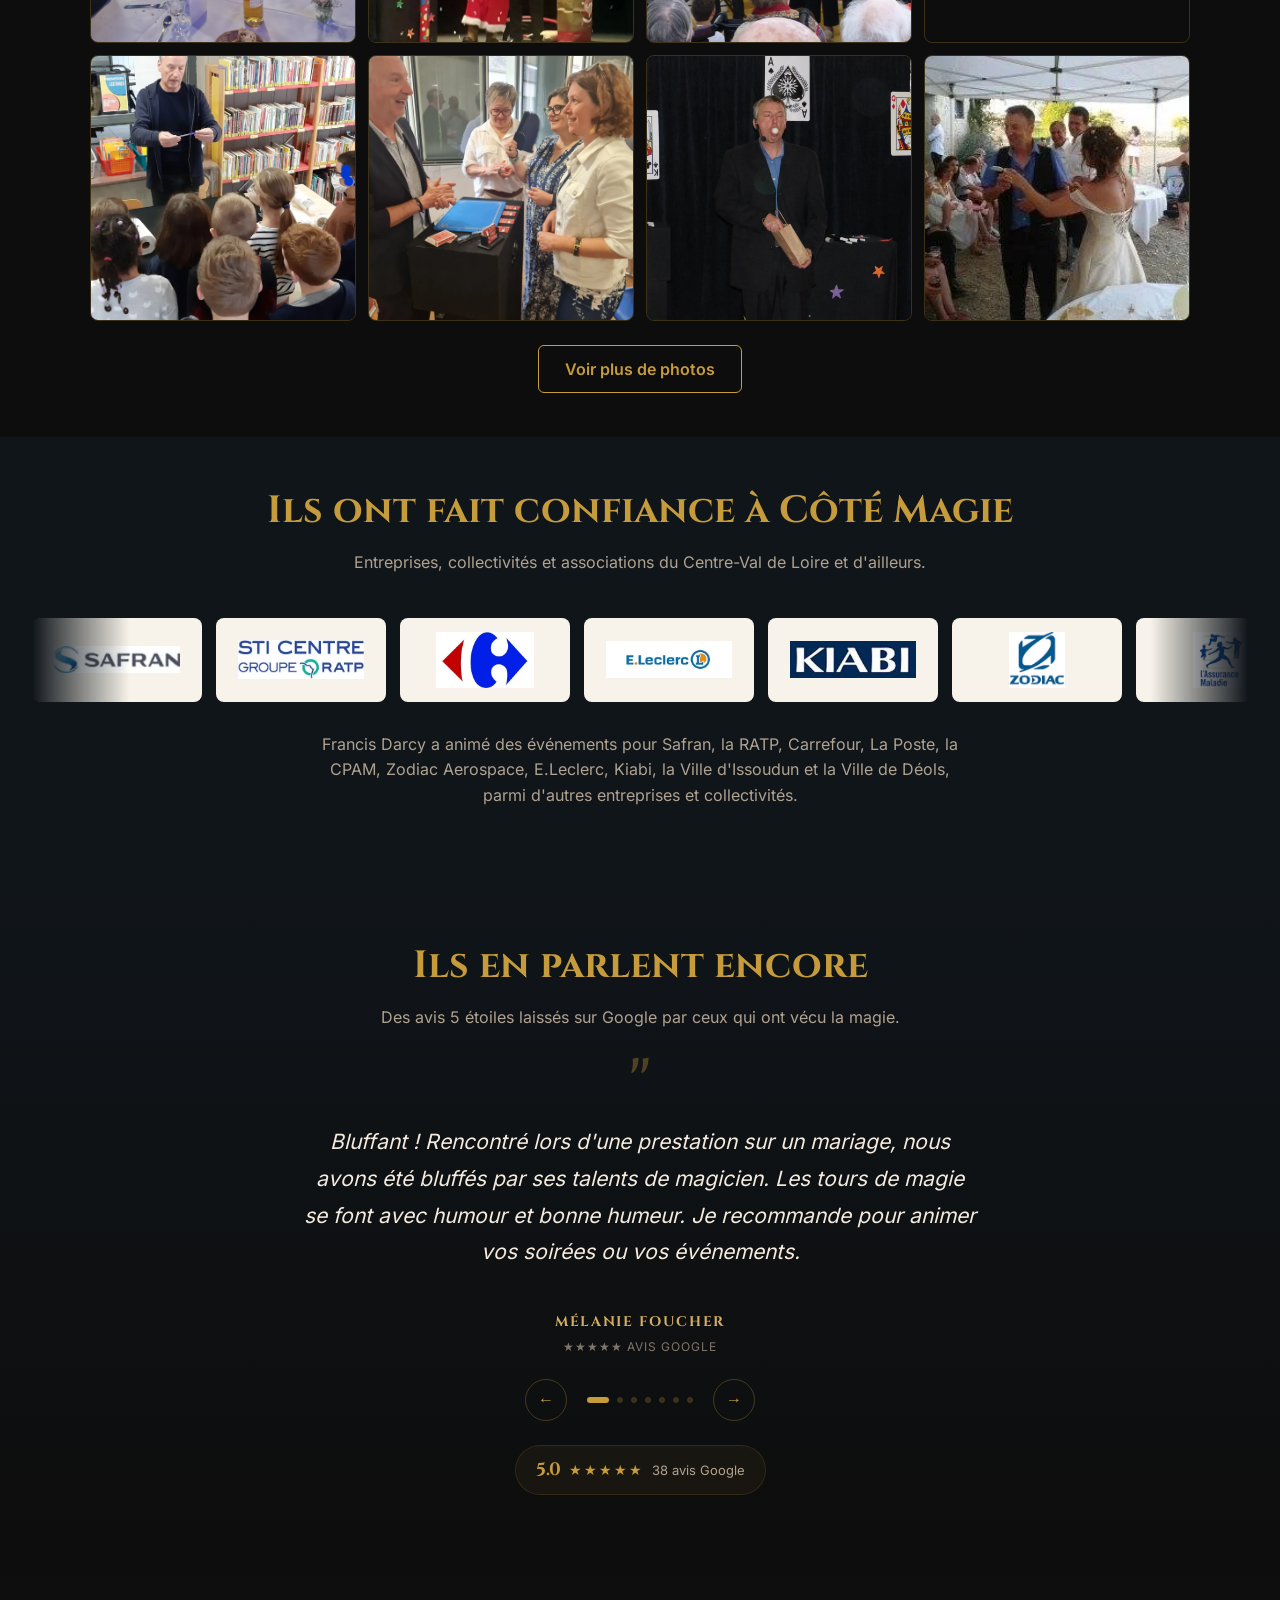
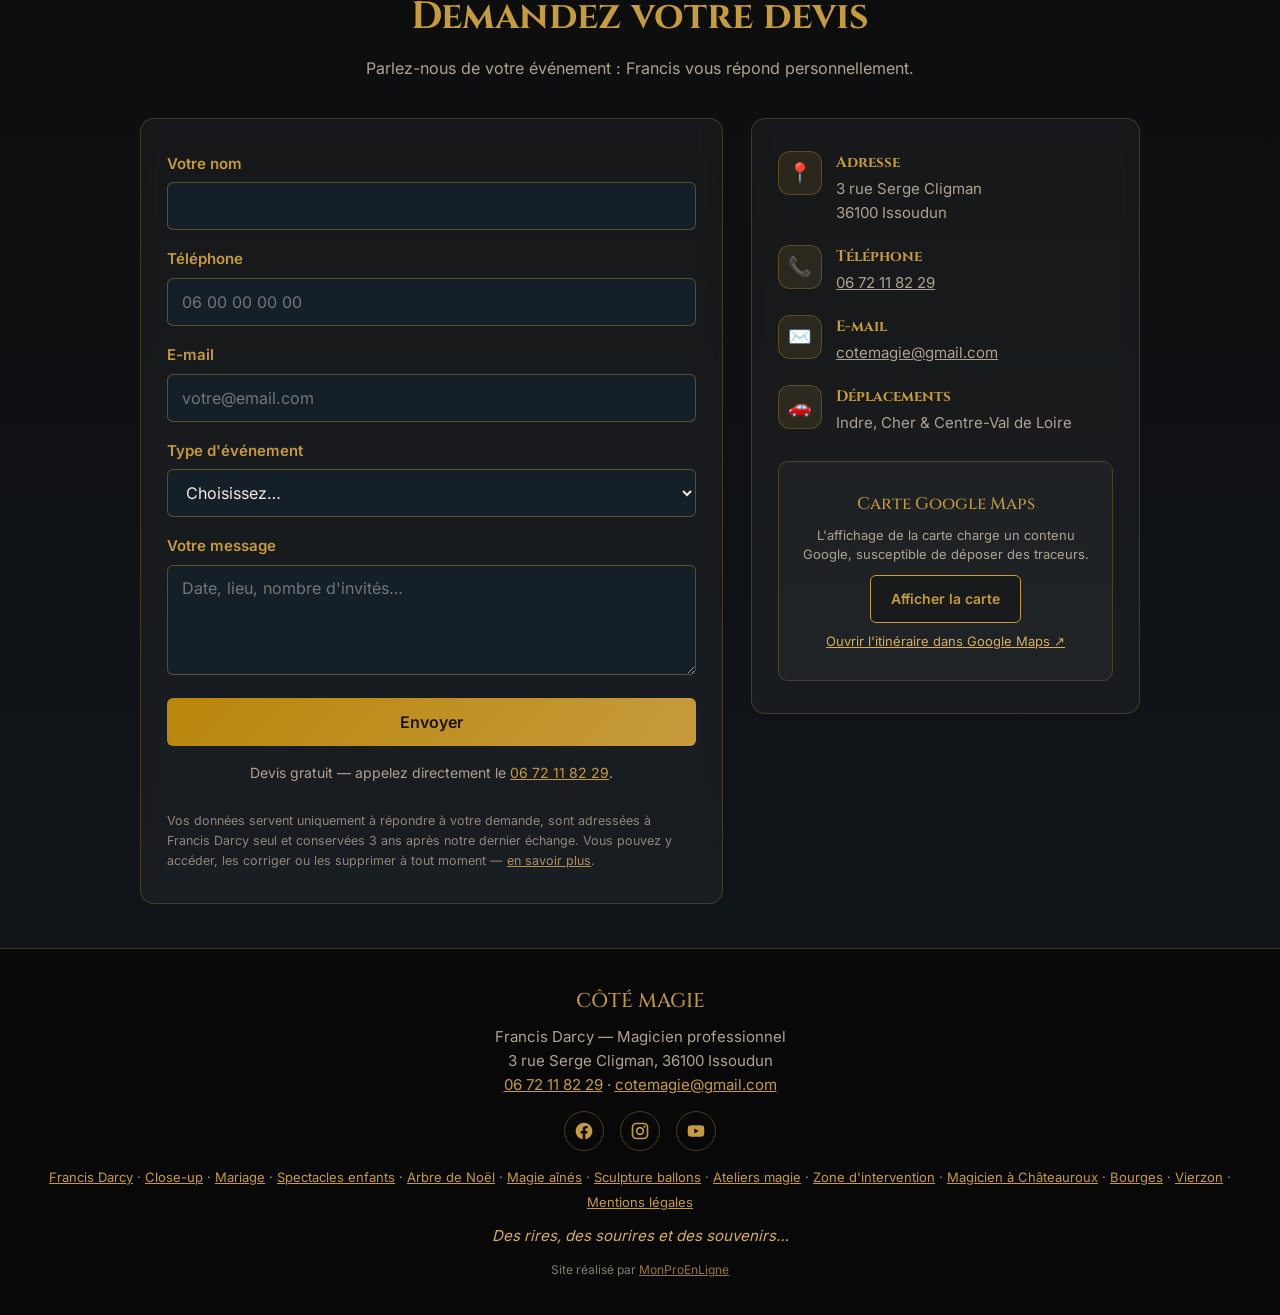
==== commit 6391f52d: "Pied de page mobile : espace sous le footer pour que le bouton Appeler ne cache plus la dernière lig" ====
--- a/index.html
+++ b/index.html
@@ -240,6 +240,7 @@
 .map-ask-alt a{color:var(--or2)}
 /* ---------- Footer / FAB ---------- */
 footer{background:#080808;border-top:1px solid rgba(198,155,60,.3);padding:36px 20px;text-align:center;color:var(--sec);font-size:15px}
+@media (max-width:600px){footer{padding-bottom:92px}}
 footer .fname{font-family:Cinzel,serif;color:var(--or);font-size:20px;margin-bottom:8px}
 footer .sign{font-style:italic;color:var(--or2);margin-top:10px}
 .socials{display:flex;justify-content:center;gap:16px;margin:14px 0}
